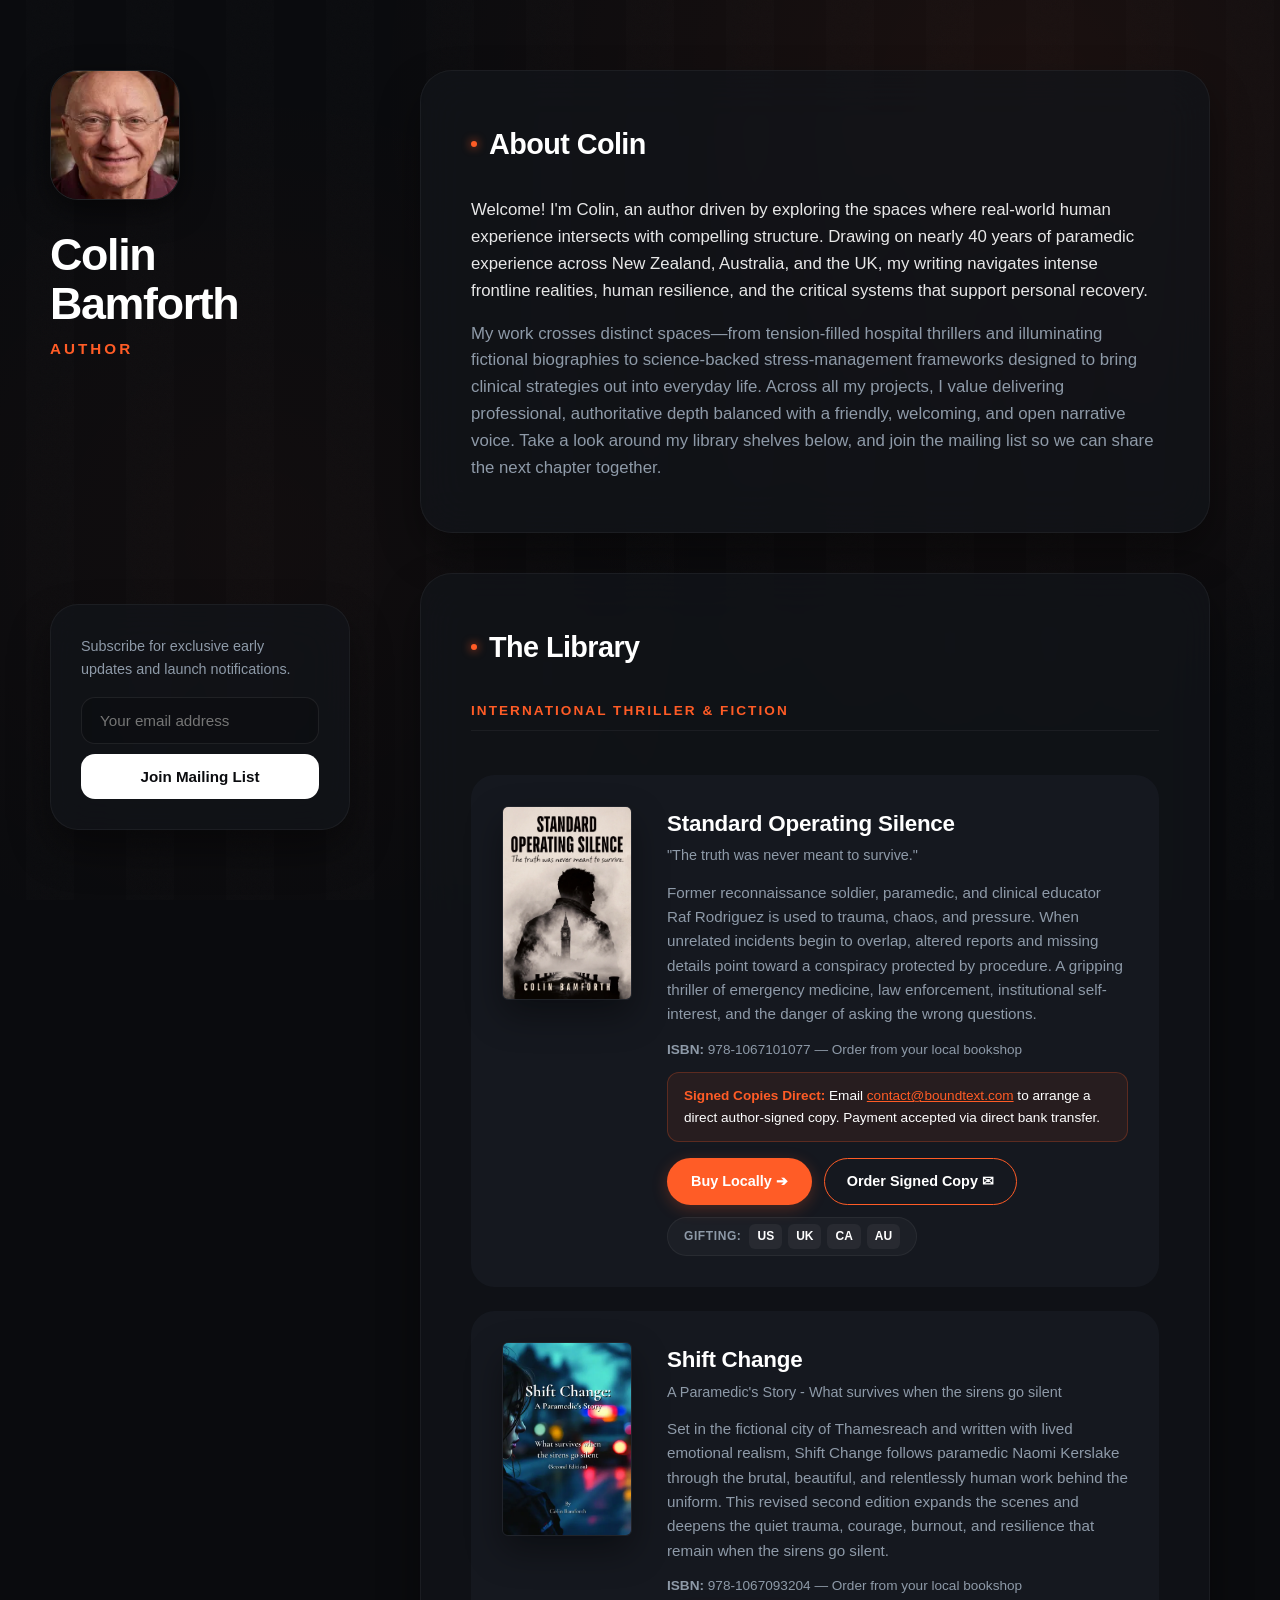
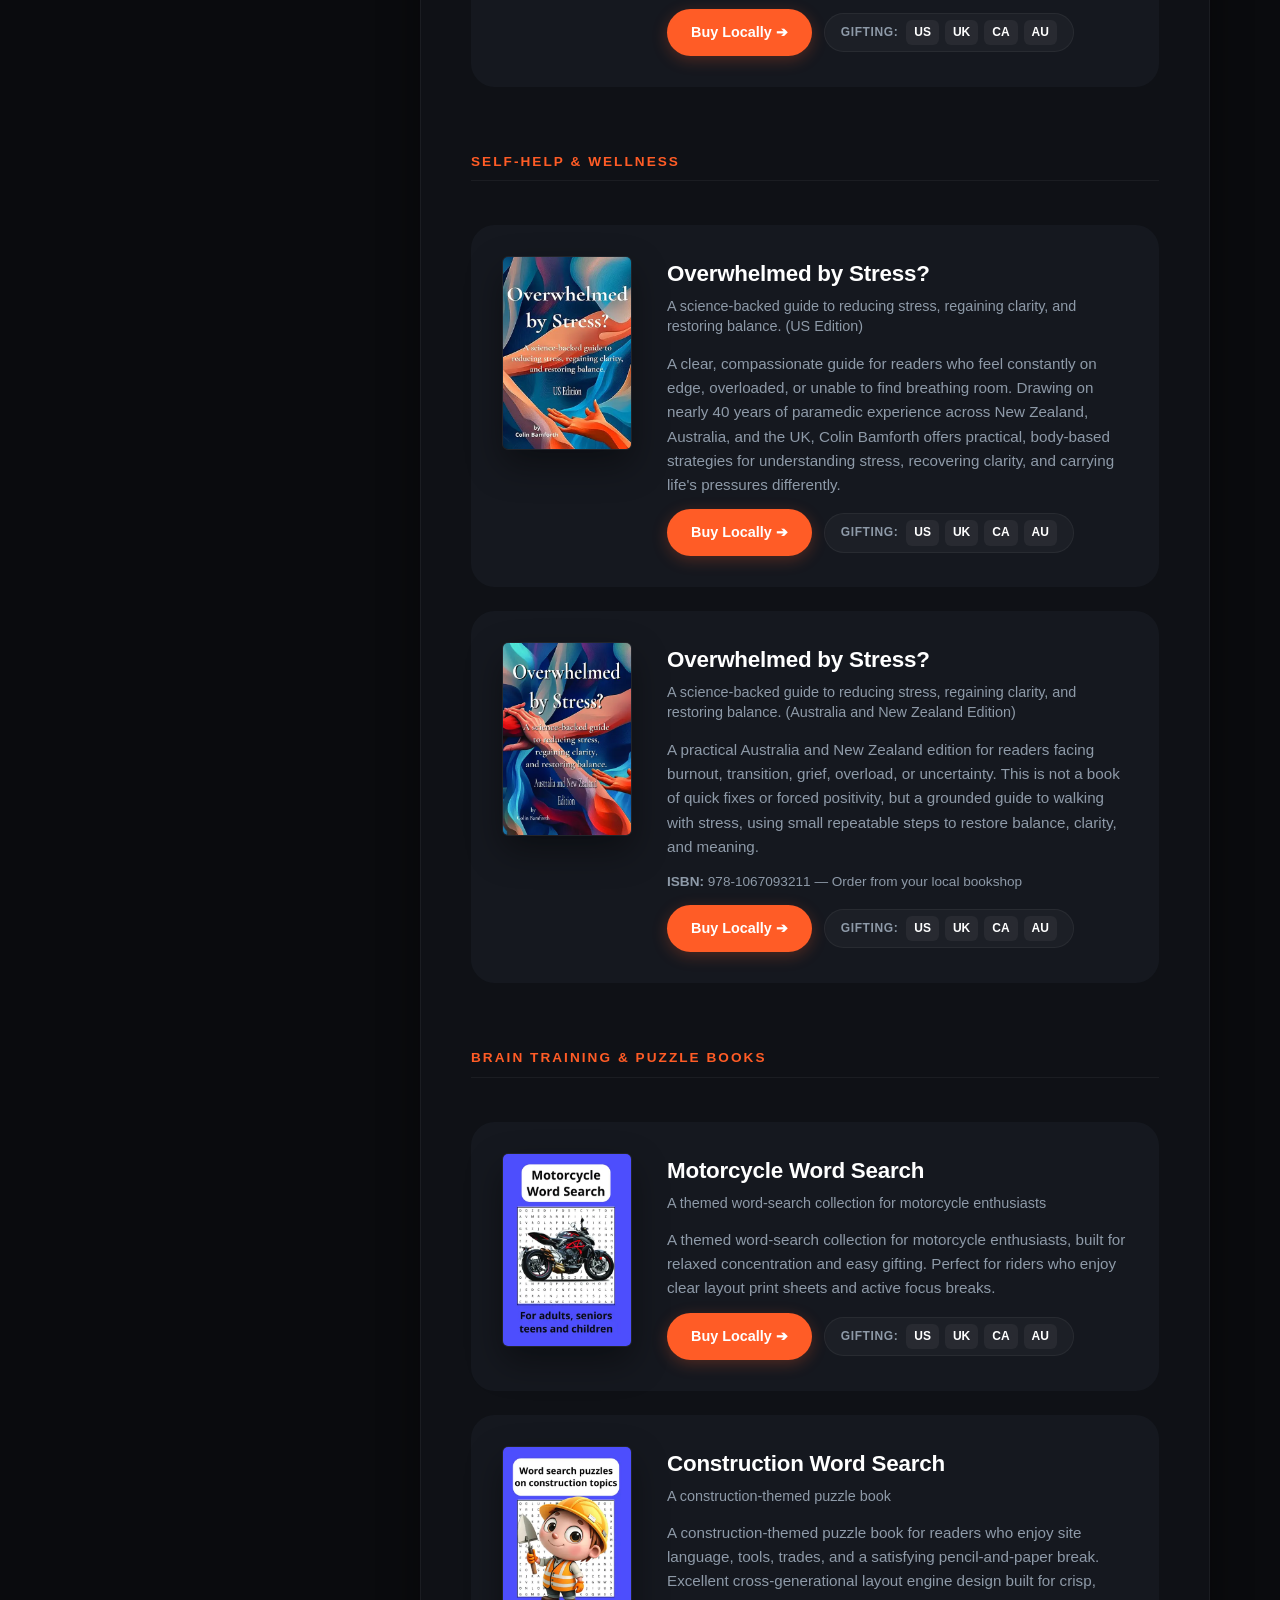
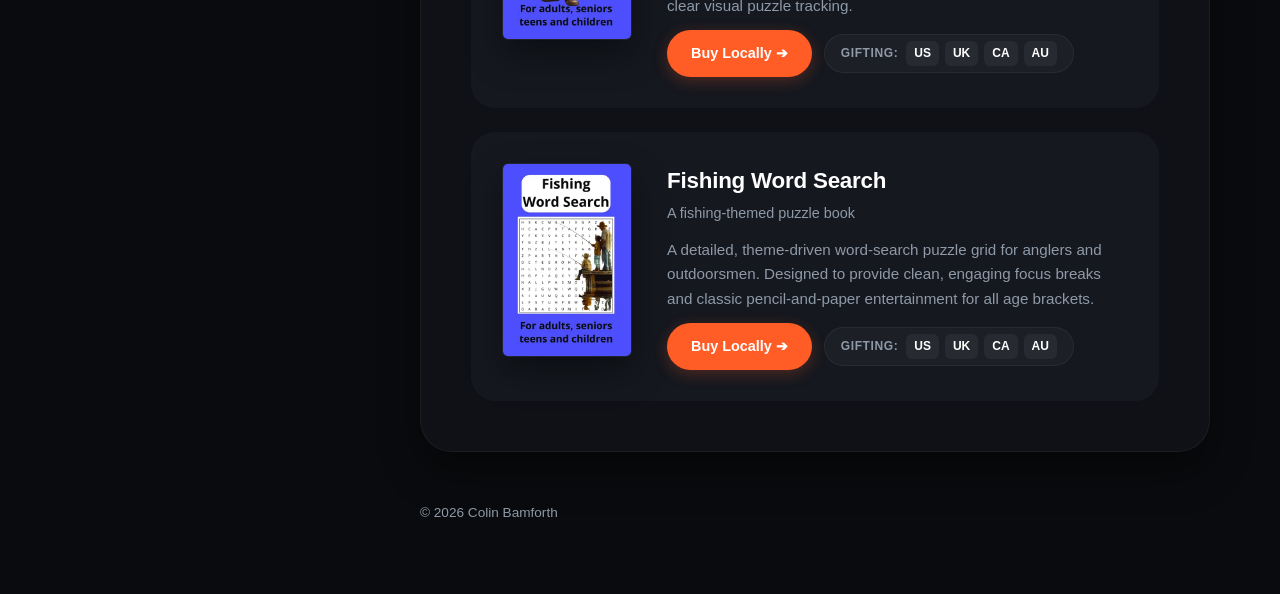
==== index.html @ 0d790977 "Update index.html" ====
<!DOCTYPE html>
<html lang="en">
<head>
    <meta charset="UTF-8">
    <meta name="viewport" content="width=device-width, initial-scale=1.0">
    <title>Colin Bamforth | Author Portfolio</title>
    <link rel="stylesheet" href="style.css">
    <!-- CUSTOM SVG MONOGRAM FAVICON -->
    <link rel="icon" type="image/svg+xml" href="data:image/svg+xml,<svg xmlns='http://www.w3.org/2000/svg' viewBox='0 0 100 100'><rect width='100' height='100' rx='30' fill='%230a0b0e'/><text x='50%' y='68%' font-family='-apple-system, BlinkMacSystemFont, sans-serif' font-weight='900' font-size='48' fill='%23ffffff' text-anchor='middle'>C<tspan fill='%23ff5c26'>B</tspan></text></svg>">
    
    <style>
        /* --- HIGH-END DARK CONTEMPORARY DESIGN SYSTEM --- */
        :root {
            --bg-base: #0a0b0e;
            --surface-panel: rgba(18, 20, 26, 0.75);
            --surface-inner: rgba(28, 32, 43, 0.5);
            --text-pure: #ffffff;
            --text-muted: #8e9aa8;
            --accent-orange: #ff5c26; /* Vibrant Blazing Orange */
            --accent-hover: #ff7849;
            --border-subtle: rgba(255, 255, 255, 0.05);
            --orange-glow: rgba(255, 92, 38, 0.2);
            --shadow-clean: 0 20px 40px rgba(0, 0, 0, 0.4);
        }

        * {
            box-sizing: border-box;
            margin: 0;
            padding: 0;
            font-family: -apple-system, BlinkMacSystemFont, "Segoe UI", Roboto, Helvetica, Arial, sans-serif;
            -webkit-font-smoothing: antialiased;
        }

        body {
            background-color: var(--bg-base);
            color: var(--text-pure);
            line-height: 1.6;
            overflow-x: hidden;
            min-height: 100vh;
            background-image: 
                radial-gradient(circle at 80% 10%, rgba(255, 92, 38, 0.07), transparent 50%),
                radial-gradient(circle at 20% 60%, rgba(255, 92, 38, 0.03), transparent 40%),
                url("data:image/svg+xml,%3Csvg viewBox='0 0 200 200' xmlns='http://www.w3.org/2000/svg'%3E%3Cfilter id='noiseFilter'%3E%3CfeTurbulence type='fractalNoise' baseFrequency='0.8' numOctaves='3' stitchTiles='stitch'/%3E%3C/filter%3E%3Crect width='100%25' height='100%25' filter='url(%23noiseFilter)' opacity='0.015'/%3E%3C/svg%3E");
            background-attachment: fixed;
        }

        .wrapper {
            display: grid;
            grid-template-columns: 400px 1fr;
            min-height: 100vh;
            max-width: 1350px;
            margin: 0 auto;
            position: relative;
        }

        .left-panel {
            padding: 70px 50px;
            position: sticky;
            top: 0;
            height: 100vh;
            display: flex;
            flex-direction: column;
            justify-content: space-between;
        }

        .profile-frame {
            width: 130px;
            height: 130px;
            border-radius: 28px;
            overflow: hidden;
            margin-bottom: 30px;
            border: 1px solid rgba(255, 255, 255, 0.1);
            box-shadow: 0 10px 30px rgba(0,0,0,0.5);
        }

        .profile-frame img {
            width: 100%;
            height: 100%;
            object-fit: cover;
        }

        h1 {
            font-size: 2.8rem;
            color: var(--text-pure);
            line-height: 1.1;
            margin-bottom: 8px;
            font-weight: 800;
            letter-spacing: -0.03em;
        }

        .tagline {
            font-size: 0.95rem;
            color: var(--accent-orange);
            font-weight: 700;
            margin-bottom: 20px;
            letter-spacing: 0.2em;
            text-transform: uppercase;
        }

        .right-stream {
            padding: 70px 70px 70px 20px;
            display: flex;
            flex-direction: column;
            gap: 40px;
        }

        .content-card {
            background: var(--surface-panel);
            backdrop-filter: blur(24px);
            -webkit-backdrop-filter: blur(24px);
            border-radius: 32px;
            padding: 50px;
            box-shadow: var(--shadow-clean);
            border: 1px solid var(--border-subtle);
        }

        .bio-card {
            transition: all 0.4s cubic-bezier(0.16, 1, 0.3, 1);
        }

        .bio-card:hover {
            border-color: var(--accent-orange);
            transform: translateY(-4px);
            box-shadow: 
                0 0 30px var(--orange-glow), 
                0 20px 40px rgba(0, 0, 0, 0.6);
        }

        h2 {
            font-size: 1.8rem;
            margin-bottom: 30px;
            letter-spacing: -0.02em;
            font-weight: 800;
            color: var(--text-pure);
            display: flex;
            align-items: center;
            gap: 12px;
        }

        h2::before {
            content: '';
            width: 6px;
            height: 6px;
            background-color: var(--accent-orange);
            border-radius: 50%;
            box-shadow: 0 0 10px var(--accent-orange);
        }

        .shelf-title {
            font-size: 0.85rem;
            color: var(--accent-orange);
            font-weight: 700;
            text-transform: uppercase;
            letter-spacing: 0.15em;
            margin: 40px 0 20px 0;
            padding-bottom: 8px;
            border-bottom: 1px solid rgba(255, 255, 255, 0.05);
        }
        .shelf-title:first-of-type { margin-top: 0; }

        .book-list {
            display: flex;
            flex-direction: column;
            gap: 24px;
        }

        .book-row {
            display: grid;
            grid-template-columns: 130px 1fr;
            gap: 35px;
            align-items: start;
            background: var(--surface-inner);
            padding: 30px;
            border-radius: 24px;
            border: 1px solid transparent;
            transition: all 0.4s cubic-bezier(0.16, 1, 0.3, 1);
        }

        .book-row:hover {
            border-color: var(--accent-orange);
            transform: translateY(-4px);
            background: rgba(38, 43, 59, 0.5);
            box-shadow: 
                0 0 30px var(--orange-glow), 
                0 20px 40px rgba(0, 0, 0, 0.6);
        }

        .book-cover-wrap {
            width: 100%;
            box-shadow: 0 15px 35px rgba(0,0,0,0.4);
            border-radius: 6px;
            overflow: hidden;
            border: 1px solid rgba(255,255,255,0.05);
        }

        .book-cover-wrap img {
            width: 100%;
            height: auto;
            display: block;
        }

        .book-details {
            display: flex;
            flex-direction: column;
            height: 100%;
            justify-content: space-between;
        }

        .book-title {
            font-size: 1.4rem;
            font-weight: 700;
            color: var(--text-pure);
            margin-bottom: 4px;
            letter-spacing: -0.01em;
        }

        .book-subtitle {
            font-size: 0.9rem;
            color: var(--text-muted);
            margin-bottom: 15px;
            line-height: 1.4;
        }

        .book-desc {
            font-size: 0.95rem;
            color: var(--text-muted);
            margin-bottom: 12px;
            line-height: 1.6;
        }

        .isbn-note {
            font-size: 0.85rem;
            color: var(--text-muted);
            margin-bottom: 12px;
        }

        .direct-signed-box {
            background: rgba(255, 92, 38, 0.08);
            border: 1px solid rgba(255, 92, 38, 0.25);
            padding: 12px 16px;
            border-radius: 12px;
            font-size: 0.85rem;
            color: var(--text-pure);
            margin-bottom: 16px;
        }

        .direct-signed-box strong {
            color: var(--accent-orange);
        }

        .purchase-actions {
            display: flex;
            align-items: center;
            gap: 12px;
            flex-wrap: wrap;
        }

        .amazon-btn {
            background-color: var(--accent-orange);
            color: var(--text-pure);
            text-decoration: none;
            padding: 12px 24px;
            border-radius: 30px;
            font-size: 0.9rem;
            font-weight: 700;
            transition: all 0.2s ease;
            display: inline-flex;
            align-items: center;
            box-shadow: 0 4px 15px rgba(255, 92, 38, 0.25);
        }

        .amazon-btn:hover {
            background-color: var(--accent-hover);
            transform: translateY(-1px);
            box-shadow: 0 6px 20px rgba(255, 92, 38, 0.4);
        }

        .signed-btn {
            background-color: transparent;
            color: var(--text-pure);
            border: 1px solid var(--accent-orange);
            text-decoration: none;
            padding: 11px 22px;
            border-radius: 30px;
            font-size: 0.9rem;
            font-weight: 700;
            transition: all 0.2s ease;
            display: inline-flex;
            align-items: center;
        }

        .signed-btn:hover {
            background-color: var(--accent-orange);
            color: var(--text-pure);
            transform: translateY(-1px);
            box-shadow: 0 6px 20px rgba(255, 92, 38, 0.3);
        }

        .alt-markets-inline {
            display: flex;
            align-items: center;
            gap: 8px;
            background: rgba(255, 255, 255, 0.03);
            padding: 6px 16px;
            border-radius: 30px;
            border: 1px solid rgba(255, 255, 255, 0.05);
        }

        .alt-market-title {
            font-size: 0.75rem;
            font-weight: 600;
            color: var(--text-muted);
            text-transform: uppercase;
            letter-spacing: 0.05em;
        }

        .alt-market-links {
            display: flex;
            gap: 6px;
        }

        .alt-market-links a {
            font-size: 0.75rem;
            color: var(--text-pure);
            text-decoration: none;
            font-weight: 700;
            padding: 3px 8px;
            border-radius: 6px;
            background: rgba(255, 255, 255, 0.05);
            transition: all 0.2s ease;
        }

        .alt-market-links a:hover {
            background: var(--accent-orange);
            color: var(--text-pure);
        }

        .newsletter-box {
            background: var(--surface-panel);
            backdrop-filter: blur(24px);
            border: 1px solid var(--border-subtle);
            padding: 30px;
            border-radius: 28px;
            box-shadow: var(--shadow-clean);
            transition: all 0.4s cubic-bezier(0.16, 1, 0.3, 1);
        }

        .newsletter-box:hover {
            border-color: var(--accent-orange);
            transform: translateY(-4px);
            box-shadow: 
                0 0 30px var(--orange-glow), 
                0 20px 40px rgba(0, 0, 0, 0.6);
        }

        .newsletter-box p {
            font-size: 0.9rem;
            color: var(--text-muted);
            margin-bottom: 16px;
        }

        .form-group {
            display: flex;
            flex-direction: column;
            gap: 10px;
        }

        input[type="email"] {
            width: 100%;
            padding: 14px 18px;
            border-radius: 14px;
            border: 1px solid rgba(255, 255, 255, 0.08);
            font-size: 0.95rem;
            outline: none;
            background: rgba(0, 0, 0, 0.2);
            color: var(--text-pure);
            transition: all 0.2s;
        }

        input[type="email"]:focus {
            border-color: var(--accent-orange);
            background: rgba(0, 0, 0, 0.4);
        }

        .submit-btn {
            background-color: var(--text-pure);
            color: var(--bg-base);
            border: none;
            padding: 14px;
            border-radius: 14px;
            font-size: 0.95rem;
            font-weight: 700;
            cursor: pointer;
            transition: all 0.2s;
        }

        .submit-btn:hover {
            background-color: var(--accent-orange);
            color: var(--text-pure);
            box-shadow: 0 5px 15px rgba(255, 92, 38, 0.3);
        }

        footer {
            font-size: 0.85rem;
            color: var(--text-muted);
            padding-top: 10px;
        }

        @media(max-width: 950px) {
            .wrapper { grid-template-columns: 1fr; }
            .left-panel { position: relative; height: auto; padding: 50px 30px 10px; }
            .right-stream { padding: 30px 30px 50px 30px; }
            .newsletter-box { margin-top: 20px; }
            .book-row { grid-template-columns: 1fr; justify-items: center; text-align: center; gap: 20px; }
            .book-cover-wrap { width: 140px; }
            .purchase-actions { justify-content: center; }
        }
    </style>
</head>
<body>

    <div class="wrapper">
        
        <aside class="left-panel">
            <div class="profile-section">
                <div class="profile-frame">
                    <img src="Colin.webp" alt="Colin Bamforth Portrait">
                </div>
                <h1>Colin Bamforth</h1>
                <p class="tagline">Author</p>
            </div>

            <div class="newsletter-box">
                <p>Subscribe for exclusive early updates and launch notifications.</p>
                <form action="#" method="POST" onsubmit="alert('Thank you for subscribing!'); return false;">
                    <div class="form-group">
                        <input type="email" placeholder="Your email address" required>
                        <button type="submit" class="submit-btn">Join Mailing List</button>
                    </div>
                </form>
            </div>
        </aside>

        <main class="right-stream">
            
            <section class="content-card bio-card">
                <h2>About Colin</h2>
                <p style="font-size: 1.05rem; color: var(--text-pure); opacity: 0.9; margin-bottom: 16px; font-weight: 400;">
                    Welcome! I'm Colin, an author driven by exploring the spaces where real-world human experience intersects with compelling structure. Drawing on nearly 40 years of paramedic experience across New Zealand, Australia, and the UK, my writing navigates intense frontline realities, human resilience, and the critical systems that support personal recovery.
                </p>
                <p style="font-size: 1.05rem; color: var(--text-muted); font-weight: 400;">
                    My work crosses distinct spaces—from tension-filled hospital thrillers and illuminating fictional biographies to science-backed stress-management frameworks designed to bring clinical strategies out into everyday life. Across all my projects, I value delivering professional, authoritative depth balanced with a friendly, welcoming, and open narrative voice. Take a look around my library shelves below, and join the mailing list so we can share the next chapter together.
                </p>
            </section>

            <section class="content-card">
                <h2>The Library</h2>
                <div class="book-list">
                    
                    <div class="shelf-title">International Thriller & Fiction</div>

                    <!-- Book 1: Standard Operating Silence -->
                    <div class="book-row">
                        <div class="book-cover-wrap">
                            <img src="SOS.webp" alt="Standard Operating Silence Cover">
                        </div>
                        <div class="book-details">
                            <div>
                                <div class="book-title">Standard Operating Silence</div>
                                <div class="book-subtitle">"The truth was never meant to survive."</div>
                                <div class="book-desc">Former reconnaissance soldier, paramedic, and clinical educator Raf Rodriguez is used to trauma, chaos, and pressure. When unrelated incidents begin to overlap, altered reports and missing details point toward a conspiracy protected by procedure. A gripping thriller of emergency medicine, law enforcement, institutional self-interest, and the danger of asking the wrong questions.</div>
                                <div class="isbn-note"><strong>ISBN:</strong> 978-1067101077 &mdash; Order from your local bookshop</div>
                                <div class="direct-signed-box">
                                    <strong>Signed Copies Direct:</strong> Email <a href="mailto:contact@boundtext.com?subject=Signed%20Copy%20Request%20-%20Standard%20Operating%20Silence" style="color: var(--accent-orange); text-decoration: underline;">contact@boundtext.com</a> to arrange a direct author-signed copy. Payment accepted via direct bank transfer.
                                </div>
                            </div>
                            <div class="purchase-actions">
                                <a href="https://www.amazon.com.au/dp/B0HDMKSXN3" target="_blank" class="amazon-link amazon-btn" data-asin="B0HDMKSXN3">Buy Locally ➔</a>
                                <a href="mailto:contact@boundtext.com?subject=Signed%20Copy%20Request%20-%20Standard%20Operating%20Silence&body=Hi%20Colin,%0A%0AI%20would%20like%20to%20order%20a%20signed%20copy%20of%20Standard%20Operating%20Silence.%20Please%20send%20payment%20details%20for%20direct%20bank%20transfer.%0A%0AThank%20you!" class="signed-btn">Order Signed Copy ✉</a>
                                <div class="alt-markets-inline">
                                    <span class="alt-market-title">Gifting:</span>
                                    <div class="alt-market-links">
                                        <a href="https://www.amazon.com/dp/B0HDMKSXN3" target="_blank">US</a>
                                        <a href="https://www.amazon.co.uk/dp/B0HDMKSXN3" target="_blank">UK</a>
                                        <a href="https://www.amazon.ca/dp/B0HDMKSXN3" target="_blank">CA</a>
                                        <a href="https://www.amazon.com.au/dp/B0HDMKSXN3" target="_blank">AU</a>
                                    </div>
                                </div>
                            </div>
                        </div>
                    </div>

                    <!-- Book 2: Shift Change -->
                    <div class="book-row">
                        <div class="book-cover-wrap">
                            <img src="shift-change.webp" alt="Shift Change Cover">
                        </div>
                        <div class="book-details">
                            <div>
                                <div class="book-title">Shift Change</div>
                                <div class="book-subtitle">A Paramedic's Story - What survives when the sirens go silent</div>
                                <div class="book-desc">Set in the fictional city of Thamesreach and written with lived emotional realism, Shift Change follows paramedic Naomi Kerslake through the brutal, beautiful, and relentlessly human work behind the uniform. This revised second edition expands the scenes and deepens the quiet trauma, courage, burnout, and resilience that remain when the sirens go silent.</div>
                                <div class="isbn-note"><strong>ISBN:</strong> 978-1067093204 &mdash; Order from your local bookshop</div>
                            </div>
                            <div class="purchase-actions">
                                <a href="https://www.amazon.com.au/dp/B0FD8C7P1H" target="_blank" class="amazon-link amazon-btn" data-asin="B0FD8C7P1H">Buy Locally ➔</a>
                                <div class="alt-markets-inline">
                                    <span class="alt-market-title">Gifting:</span>
                                    <div class="alt-market-links">
                                        <a href="https://www.amazon.com/dp/B0FD8C7P1H" target="_blank">US</a>
                                        <a href="https://www.amazon.co.uk/dp/B0FD8C7P1H" target="_blank">UK</a>
                                        <a href="https://www.amazon.ca/dp/B0FD8C7P1H" target="_blank">CA</a>
                                        <a href="https://www.amazon.com.au/dp/B0FD8C7P1H" target="_blank">AU</a>
                                    </div>
                                </div>
                            </div>
                        </div>
                    </div>

                    <div class="shelf-title">Self-Help & Wellness</div>

                    <!-- Book 3: Overwhelmed by Stress (US) -->
                    <div class="book-row">
                        <div class="book-cover-wrap">
                            <img src="overwhelmed-by-stress-us.webp" alt="Overwhelmed by Stress US Cover">
                        </div>
                        <div class="book-details">
                            <div>
                                <div class="book-title">Overwhelmed by Stress?</div>
                                <div class="book-subtitle">A science-backed guide to reducing stress, regaining clarity, and restoring balance. (US Edition)</div>
                                <div class="book-desc">A clear, compassionate guide for readers who feel constantly on edge, overloaded, or unable to find breathing room. Drawing on nearly 40 years of paramedic experience across New Zealand, Australia, and the UK, Colin Bamforth offers practical, body-based strategies for understanding stress, recovering clarity, and carrying life's pressures differently.</div>
                            </div>
                            <div class="purchase-actions">
                                <a href="https://www.amazon.com/dp/B0F8GF76M2" target="_blank" class="amazon-link amazon-btn" data-asin="B0F8GF76M2">Buy Locally ➔</a>
                                <div class="alt-markets-inline">
                                    <span class="alt-market-title">Gifting:</span>
                                    <div class="alt-market-links">
                                        <a href="https://www.amazon.com/dp/B0F8GF76M2" target="_blank">US</a>
                                        <a href="https://www.amazon.co.uk/dp/B0F8GF76M2" target="_blank">UK</a>
                                        <a href="https://www.amazon.ca/dp/B0F8GF76M2" target="_blank">CA</a>
                                        <a href="https://www.amazon.com.au/dp/B0F8GF76M2" target="_blank">AU</a>
                                    </div>
                                </div>
                            </div>
                        </div>
                    </div>

                    <!-- Book 4: Overwhelmed by Stress (AU/NZ) -->
                    <div class="book-row">
                        <div class="book-cover-wrap">
                            <img src="overwhelmed-by-stress-au-nz.webp" alt="Overwhelmed by Stress AU NZ Cover">
                        </div>
                        <div class="book-details">
                            <div>
                                <div class="book-title">Overwhelmed by Stress?</div>
                                <div class="book-subtitle">A science-backed guide to reducing stress, regaining clarity, and restoring balance. (Australia and New Zealand Edition)</div>
                                <div class="book-desc">A practical Australia and New Zealand edition for readers facing burnout, transition, grief, overload, or uncertainty. This is not a book of quick fixes or forced positivity, but a grounded guide to walking with stress, using small repeatable steps to restore balance, clarity, and meaning.</div>
                                <div class="isbn-note"><strong>ISBN:</strong> 978-1067093211 &mdash; Order from your local bookshop</div>
                            </div>
                            <div class="purchase-actions">
                                <a href="https://www.amazon.com.au/dp/B0FFSLSV2G" target="_blank" class="amazon-link amazon-btn" data-asin="B0FFSLSV2G">Buy Locally ➔</a>
                                <div class="alt-markets-inline">
                                    <span class="alt-market-title">Gifting:</span>
                                    <div class="alt-market-links">
                                        <a href="https://www.amazon.com/dp/B0FFSLSV2G" target="_blank">US</a>
                                        <a href="https://www.amazon.co.uk/dp/B0FFSLSV2G" target="_blank">UK</a>
                                        <a href="https://www.amazon.ca/dp/B0FFSLSV2G" target="_blank">CA</a>
                                        <a href="https://www.amazon.com.au/dp/B0FFSLSV2G" target="_blank">AU</a>
                                    </div>
                                </div>
                            </div>
                        </div>
                    </div>

                    <div class="shelf-title">Brain Training & Puzzle Books</div>

                    <!-- Book 5: Motorcycle Word Search -->
                    <div class="book-row">
                        <div class="book-cover-wrap">
                            <img src="motorcycle-word-search.webp" alt="Motorcycle Word Search Cover">
                        </div>
                        <div class="book-details">
                            <div>
                                <div class="book-title">Motorcycle Word Search</div>
                                <div class="book-subtitle">A themed word-search collection for motorcycle enthusiasts</div>
                                <div class="book-desc">A themed word-search collection for motorcycle enthusiasts, built for relaxed concentration and easy gifting. Perfect for riders who enjoy clear layout print sheets and active focus breaks.</div>
                            </div>
                            <div class="purchase-actions">
                                <a href="https://www.amazon.com/dp/B0F5QCYXNP" target="_blank" class="amazon-link amazon-btn" data-asin="B0F5QCYXNP">Buy Locally ➔</a>
                                <div class="alt-markets-inline">
                                    <span class="alt-market-title">Gifting:</span>
                                    <div class="alt-market-links">
                                        <a href="https://www.amazon.com/dp/B0F5QCYXNP" target="_blank">US</a>
                                        <a href="https://www.amazon.co.uk/dp/B0F5QCYXNP" target="_blank">UK</a>
                                        <a href="https://www.amazon.ca/dp/B0F5QCYXNP" target="_blank">CA</a>
                                        <a href="https://www.amazon.com.au/dp/B0F5QCYXNP" target="_blank">AU</a>
                                    </div>
                                </div>
                            </div>
                        </div>
                    </div>

                    <!-- Book 6: Construction Word Search -->
                    <div class="book-row">
                        <div class="book-cover-wrap">
                            <img src="construction-word-search.webp" alt="Construction Word Search Cover">
                        </div>
                        <div class="book-details">
                            <div>
                                <div class="book-title">Construction Word Search</div>
                                <div class="book-subtitle">A construction-themed puzzle book</div>
                                <div class="book-desc">A construction-themed puzzle book for readers who enjoy site language, tools, trades, and a satisfying pencil-and-paper break. Excellent cross-generational layout engine design built for crisp, clear visual puzzle tracking.</div>
                            </div>
                            <div class="purchase-actions">
                                <a href="https://www.amazon.com/dp/B0F5QVCCJ7" target="_blank" class="amazon-link amazon-btn" data-asin="B0F5QVCCJ7">Buy Locally ➔</a>
                                <div class="alt-markets-inline">
                                    <span class="alt-market-title">Gifting:</span>
                                    <div class="alt-market-links">
                                        <a href="https://www.amazon.com/dp/B0F5QVCCJ7" target="_blank">US</a>
                                        <a href="https://www.amazon.co.uk/dp/B0F5QVCCJ7" target="_blank">UK</a>
                                        <a href="https://www.amazon.ca/dp/B0F5QVCCJ7" target="_blank">CA</a>
                                        <a href="https://www.amazon.com.au/dp/B0F5QVCCJ7" target="_blank">AU</a>
                                    </div>
                                </div>
                            </div>
                        </div>
                    </div>

                    <!-- Book 7: Fishing Word Search -->
                    <div class="book-row">
                        <div class="book-cover-wrap">
                            <img src="fishing-word-search.webp" alt="Fishing Word Search Cover">
                        </div>
                        <div class="book-details">
                            <div>
                                <div class="book-title">Fishing Word Search</div>
                                <div class="book-subtitle">A fishing-themed puzzle book</div>
                                <div class="book-desc">A detailed, theme-driven word-search puzzle grid for anglers and outdoorsmen. Designed to provide clean, engaging focus breaks and classic pencil-and-paper entertainment for all age brackets.</div>
                            </div>
                            <div class="purchase-actions">
                                <a href="https://www.amazon.com/dp/B0F5HYQQKX" target="_blank" class="amazon-link amazon-btn" data-asin="B0F5HYQQKX">Buy Locally ➔</a>
                                <div class="alt-markets-inline">
                                    <span class="alt-market-title">Gifting:</span>
                                    <div class="alt-market-links">
                                        <a href="https://www.amazon.com/dp/B0F5HYQQKX" target="_blank">US</a>
                                        <a href="https://www.amazon.co.uk/dp/B0F5HYQQKX" target="_blank">UK</a>
                                        <a href="https://www.amazon.ca/dp/B0F5HYQQKX" target="_blank">CA</a>
                                        <a href="https://www.amazon.com.au/dp/B0F5HYQQKX" target="_blank">AU</a>
                                    </div>
                                </div>
                            </div>
                        </div>
                    </div>

                </div>
            </section>

            <footer>
                <p>&copy; 2026 Colin Bamforth</p>
            </footer>
        </main>

    </div>

    <script>
        const regionMap = {
            'US': 'com', 'GB': 'co.uk', 'UK': 'co.uk', 'CA': 'ca', 
            'AU': 'com.au', 'DE': 'de', 'FR': 'fr', 'JP': 'co.jp', 
            'IN': 'in', 'BR': 'com.br', 'MX': 'com.mx'
        };

        async function runGeolocationEngine() {
            let activeExtension = 'com';

            try {
                const response = await fetch('https://ipapi.co/json/');
                if (response.ok) {
                    const data = await response.json();
                    const detectedCountry = data.country_code;
                    
                    if (regionMap[detectedCountry]) {
                        activeExtension = regionMap[detectedCountry];
                    }
                }
            } catch (error) {
                console.log("Location engine safely defaulted to Amazon.com.");
            }

            const mainLinks = document.querySelectorAll('.amazon-link');
            mainLinks.forEach(link => {
                const asin = link.getAttribute('data-asin');
                if (asin) {
                    link.href = `https://www.amazon.${activeExtension}/dp/${asin}`;
                }
            });
        }

        window.addEventListener('DOMContentLoaded', runGeolocationEngine);
    </script>
    <script src="script.js"></script>
</body>
</html>
---- style.css ----
/* --- HIGH-END DARK CONTEMPORARY DESIGN SYSTEM --- */
:root {
    --bg-base: #000000;
    --surface-panel: rgba(18, 20, 26, 0.75);
    --surface-inner: rgba(28, 32, 43, 0.5);
    --text-pure: #ffffff;
    --text-muted: #8e9aa8;
    --accent-orange: #ff5c26; /* Vibrant Blazing Orange */
    --accent-hover: #ff7849;
    --border-subtle: rgba(255, 255, 255, 0.05);
    --orange-glow: rgba(255, 92, 38, 0.2);
    --shadow-clean: 0 20px 40px rgba(0, 0, 0, 0.4);
}

* {
    box-sizing: border-box;
    margin: 0;
    padding: 0;
    font-family: -apple-system, BlinkMacSystemFont, "Segoe UI", Roboto, Helvetica, Arial, sans-serif;
    -webkit-font-smoothing: antialiased;
}

body {
    background-color: var(--bg-base);
    color: var(--text-pure);
    line-height: 1.6;
    overflow-x: hidden;
    min-height: 100vh;
    /* Soft Atmospheric Spotlights + Crisp, Flowing Brand-Orange Wavy Sine Pattern */
    background-image: 
        radial-gradient(circle at 80% 10%, rgba(255, 92, 38, 0.08), transparent 50%),
        radial-gradient(circle at 20% 60%, rgba(255, 92, 38, 0.04), transparent 40%),
        url("data:image/svg+xml,%3Csvg xmlns='http://www.w3.org/2000/svg' width='100' height='40' viewBox='0 0 100 40'%3E%3Cpath d='M0 20 Q 25 5, 50 20 T 100 20' fill='none' stroke='%23ff5c26' stroke-width='1.5' stroke-opacity='0.12' stroke-linecap='round'/%3E%3C/svg%3E");
    background-size: cover, cover, 100px 40px;
    background-repeat: no-repeat, no-repeat, repeat;
    background-attachment: fixed;
}

.wrapper {
    display: grid;
    grid-template-columns: 400px 1fr;
    min-height: 100vh;
    max-width: 1350px;
    margin: 0 auto;
    position: relative;
}

.left-panel {
    padding: 70px 50px;
    position: sticky;
    top: 0;
    height: 100vh;
    display: flex;
    flex-direction: column;
    justify-content: space-between;
}

.profile-frame {
    width: 130px;
    height: 130px;
    border-radius: 28px;
    overflow: hidden;
    margin-bottom: 30px;
    border: 1px solid rgba(255, 255, 255, 0.1);
    box-shadow: 0 10px 30px rgba(0,0,0,0.5);
}

.profile-frame img {
    width: 100%;
    height: 100%;
    object-fit: cover;
}

h1 {
    font-size: 2.8rem;
    color: var(--text-pure);
    line-height: 1.1;
    margin-bottom: 8px;
    font-weight: 800;
    letter-spacing: -0.03em;
}

.tagline {
    font-size: 0.95rem;
    color: var(--accent-orange);
    font-weight: 700;
    margin-bottom: 20px;
    letter-spacing: 0.2em;
    text-transform: uppercase;
}

.right-stream {
    padding: 70px 70px 70px 20px;
    display: flex;
    flex-direction: column;
    gap: 40px;
}

.content-card {
    background: var(--surface-panel);
    backdrop-filter: blur(24px);
    -webkit-backdrop-filter: blur(24px);
    border-radius: 32px;
    padding: 50px;
    box-shadow: var(--shadow-clean);
    border: 1px solid var(--border-subtle);
}

.bio-card {
    transition: all 0.4s cubic-bezier(0.16, 1, 0.3, 1);
}

.bio-card:hover {
    border-color: var(--accent-orange);
    transform: translateY(-4px);
    box-shadow: 
        0 0 30px var(--orange-glow), 
        0 20px 40px rgba(0, 0, 0, 0.6);
}

.bio-lead {
    font-size: 1.05rem; 
    color: var(--text-pure); 
    opacity: 0.9; 
    margin-bottom: 16px; 
    font-weight: 400;
}

.bio-body {
    font-size: 1.05rem; 
    color: var(--text-muted); 
    font-weight: 400;
}

h2 {
    font-size: 1.8rem;
    margin-bottom: 30px;
    letter-spacing: -0.02em;
    font-weight: 800;
    color: var(--text-pure);
    display: flex;
    align-items: center;
    gap: 12px;
}

h2::before {
    content: '';
    width: 6px;
    height: 6px;
    background-color: var(--accent-orange);
    border-radius: 50%;
    box-shadow: 0 0 10px var(--accent-orange);
}

.shelf-title {
    font-size: 0.85rem;
    color: var(--accent-orange);
    font-weight: 700;
    text-transform: uppercase;
    letter-spacing: 0.15em;
    margin: 40px 0 20px 0;
    padding-bottom: 8px;
    border-bottom: 1px solid rgba(255, 255, 255, 0.05);
}
.shelf-title:first-of-type { margin-top: 0; }

.book-list {
    display: flex;
    flex-direction: column;
    gap: 24px;
}

.book-row {
    display: grid;
    grid-template-columns: 130px 1fr;
    gap: 35px;
    align-items: start;
    background: var(--surface-inner);
    padding: 30px;
    border-radius: 24px;
    border: 1px solid transparent;
    transition: all 0.4s cubic-bezier(0.16, 1, 0.3, 1);
}

.book-row:hover {
    border-color: var(--accent-orange);
    transform: translateY(-4px);
    background: rgba(38, 43, 59, 0.5);
    box-shadow: 
        0 0 30px var(--orange-glow), 
        0 20px 40px rgba(0, 0, 0, 0.6);
}

.book-cover-wrap {
    width: 100%;
    box-shadow: 0 15px 35px rgba(0,0,0,0.4);
    border-radius: 6px;
    overflow: hidden;
    border: 1px solid rgba(255,255,255,0.05);
}

.book-cover-wrap img {
    width: 100%;
    height: auto;
    display: block;
}

.book-details {
    display: flex;
    flex-direction: column;
    height: 100%;
    justify-content: space-between;
}

.book-title {
    font-size: 1.4rem;
    font-weight: 700;
    color: var(--text-pure);
    margin-bottom: 4px;
    letter-spacing: -0.01em;
}

.book-subtitle {
    font-size: 0.9rem;
    color: var(--text-muted);
    margin-bottom: 15px;
    line-height: 1.4;
}

.book-desc {
    font-size: 0.95rem;
    color: var(--text-muted);
    margin-bottom: 24px;
    line-height: 1.6;
}

.purchase-actions {
    display: flex;
    align-items: center;
    gap: 16px;
    flex-wrap: wrap;
}

.amazon-btn {
    background-color: var(--accent-orange);
    color: var(--text-pure);
    text-decoration: none;
    padding: 12px 28px;
    border-radius: 30px;
    font-size: 0.9rem;
    font-weight: 700;
    transition: all 0.2s ease;
    display: inline-flex;
    align-items: center;
    box-shadow: 0 4px 15px rgba(255, 92, 38, 0.25);
}

.amazon-btn:hover {
    background-color: var(--accent-hover);
    transform: translateY(-1px);
    box-shadow: 0 6px 20px rgba(255, 92, 38, 0.4);
}

.pending-btn {
    background-color: rgba(255, 255, 255, 0.05);
    color: rgba(255, 255, 255, 0.4);
    cursor: not-allowed;
    box-shadow: none;
    border: 1px solid rgba(255, 255, 255, 0.05);
}
.pending-btn:hover { 
    background-color: rgba(255, 255, 255, 0.05); 
    transform: none; 
    box-shadow: none; 
}

.alt-markets-inline {
    display: flex;
    align-items: center;
    gap: 8px;
    background: rgba(255, 255, 255, 0.03);
    padding: 6px 16px;
    border-radius: 30px;
    border: 1px solid rgba(255, 255, 255, 0.05);
}

.alt-market-title {
    font-size: 0.75rem;
    font-weight: 600;
    color: var(--text-muted);
    text-transform: uppercase;
    letter-spacing: 0.05em;
}

.alt-market-links {
    display: flex;
    gap: 6px;
}

.alt-market-links a {
    font-size: 0.75rem;
    color: var(--text-pure);
    text-decoration: none;
    font-weight: 700;
    padding: 3px 8px;
    border-radius: 6px;
    background: rgba(255, 255, 255, 0.05);
    transition: all 0.2s ease;
}

.alt-market-links a:hover {
    background: var(--accent-orange);
    color: var(--text-pure);
}

.newsletter-box {
    background: var(--surface-panel);
    backdrop-filter: blur(24px);
    border: 1px solid var(--border-subtle);
    padding: 30px;
    border-radius: 28px;
    box-shadow: var(--shadow-clean);
    transition: all 0.4s cubic-bezier(0.16, 1, 0.3, 1);
}

.newsletter-box:hover {
    border-color: var(--accent-orange);
    transform: translateY(-4px);
    box-shadow: 
        0 0 30px var(--orange-glow), 
        0 20px 40px rgba(0, 0, 0, 0.6);
}

.newsletter-box p {
    font-size: 0.9rem;
    color: var(--text-muted);
    margin-bottom: 16px;
}

.form-group {
    display: flex;
    flex-direction: column;
    gap: 10px;
}

input[type="email"] {
    width: 100%;
    padding: 14px 18px;
    border-radius: 14px;
    border: 1px solid rgba(255, 255, 255, 0.08);
    font-size: 0.95rem;
    outline: none;
    background: rgba(0, 0, 0, 0.2);
    color: var(--text-pure);
    transition: all 0.2s;
}

input[type="email"]:focus {
    border-color: var(--accent-orange);
    background: rgba(0, 0, 0, 0.4);
}

.submit-btn {
    background-color: var(--text-pure);
    color: var(--bg-base);
    border: none;
    padding: 14px;
    border-radius: 14px;
    font-size: 0.95rem;
    font-weight: 700;
    cursor: pointer;
    transition: all 0.2s;
}

.submit-btn:hover {
    background-color: var(--accent-orange);
    color: var(--text-pure);
    box-shadow: 0 5px 15px rgba(255, 92, 38, 0.3);
}

footer {
    font-size: 0.85rem;
    color: var(--text-muted);
    padding-top: 10px;
}

@media(max-width: 950px) {
    .wrapper { grid-template-columns: 1fr; }
    .left-panel { position: relative; height: auto; padding: 50px 30px 10px; }
    .right-stream { padding: 30px 30px 50px 30px; }
    .newsletter-box { margin-top: 20px; }
    .book-row { grid-template-columns: 1fr; justify-items: center; text-align: center; gap: 20px; }
    .book-cover-wrap { width: 140px; }
    .purchase-actions { justify-content: center; }
}
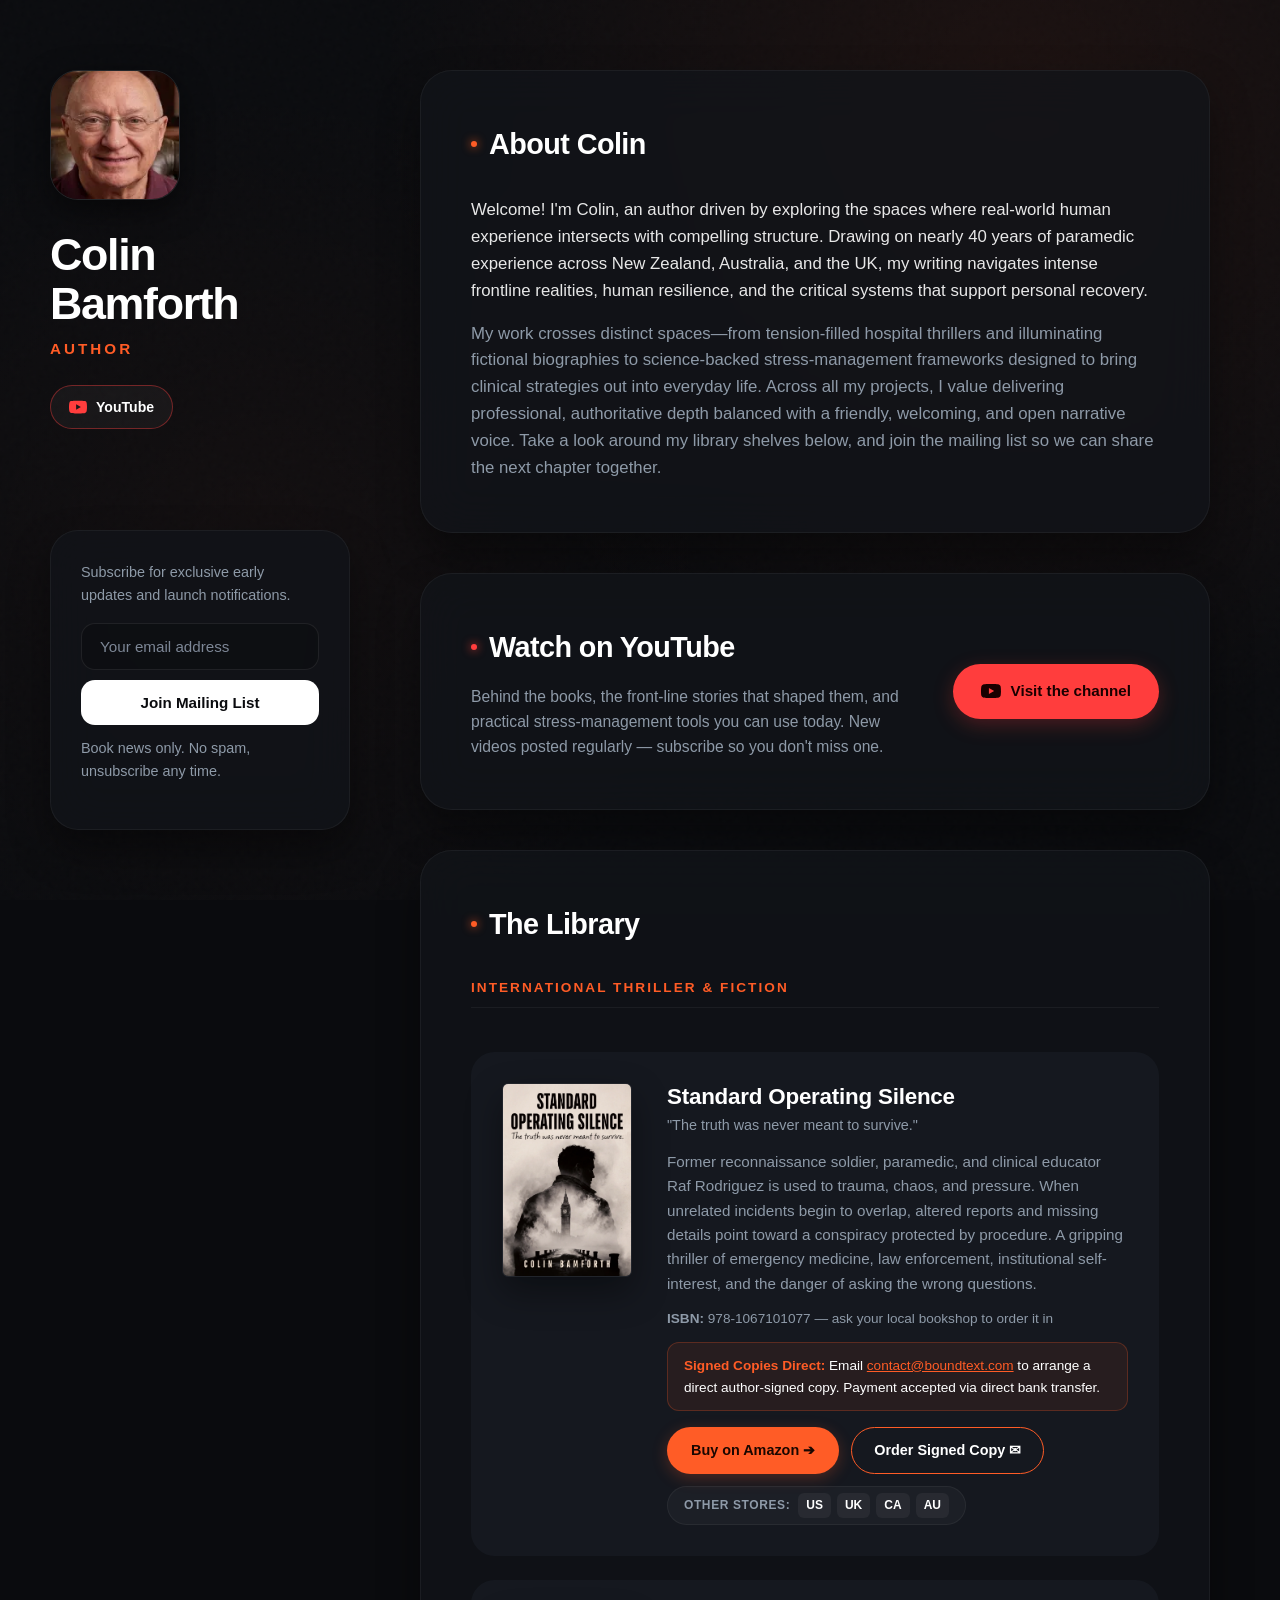
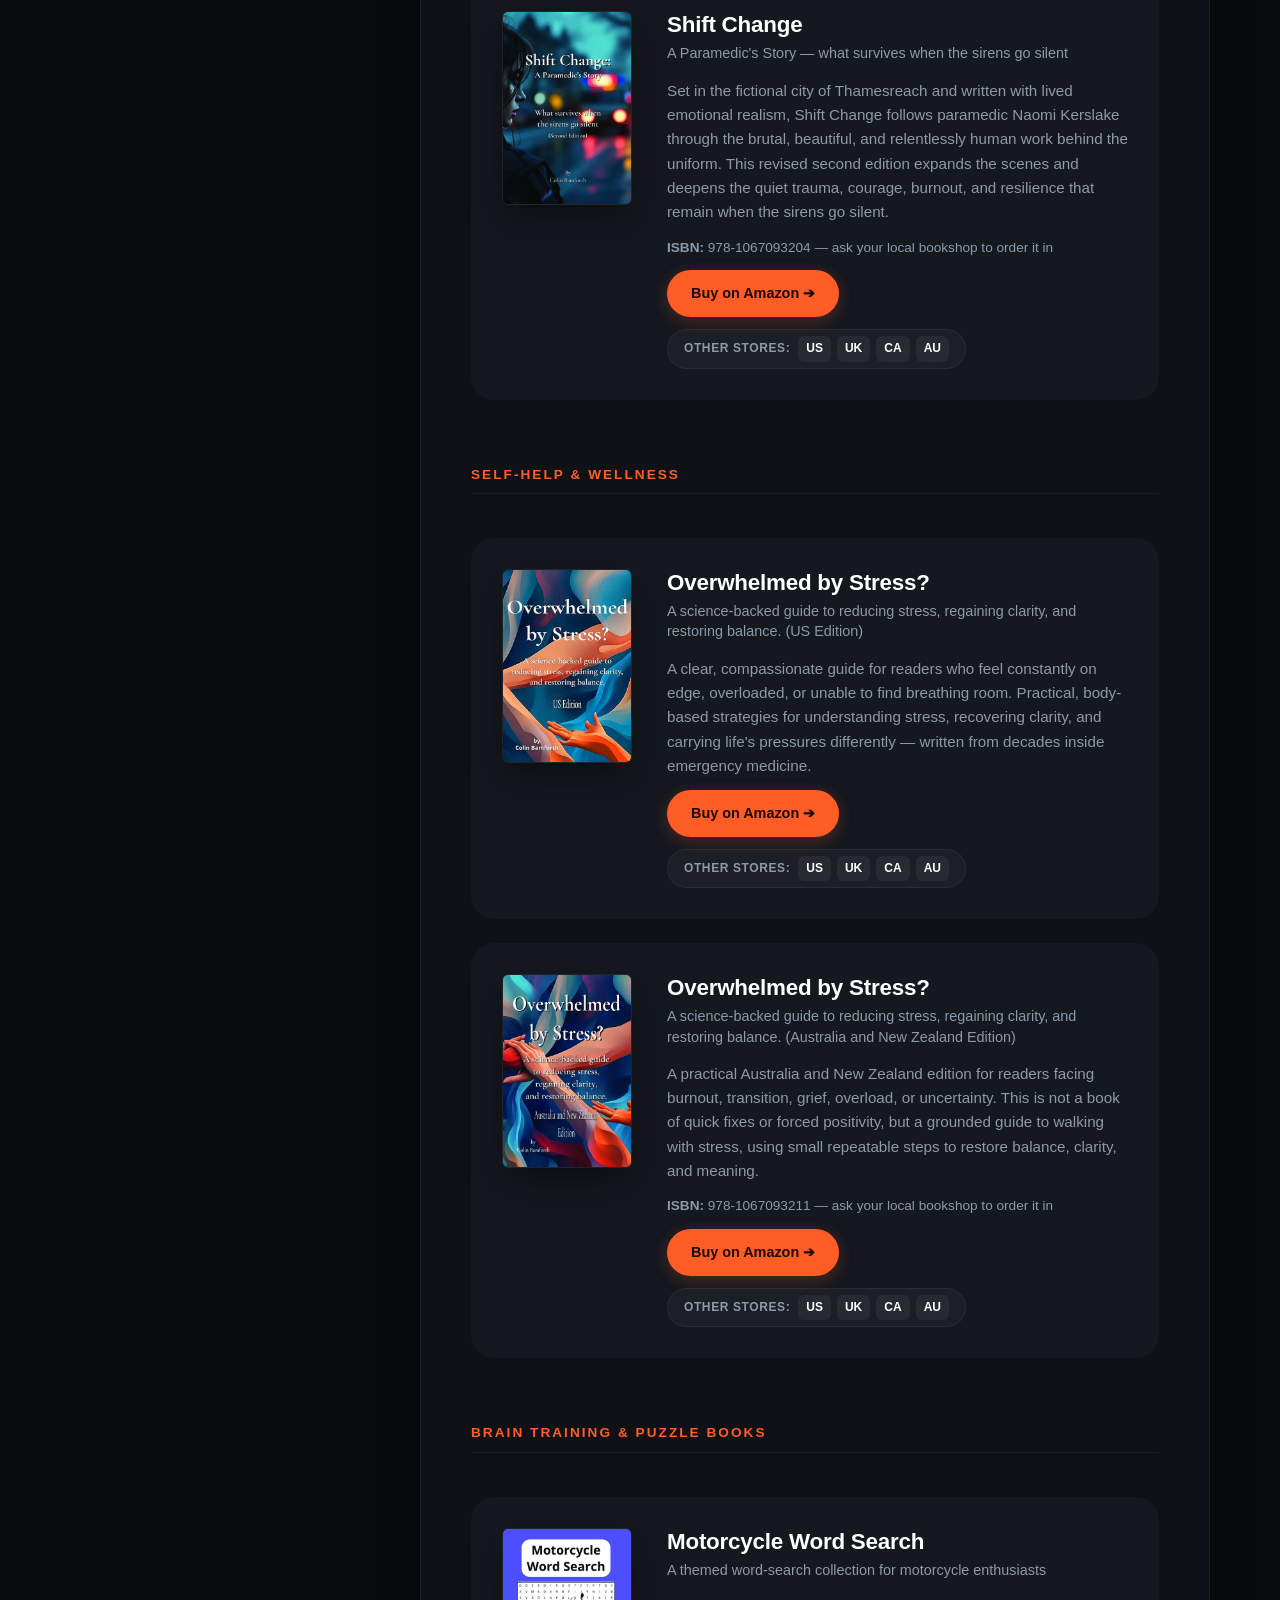
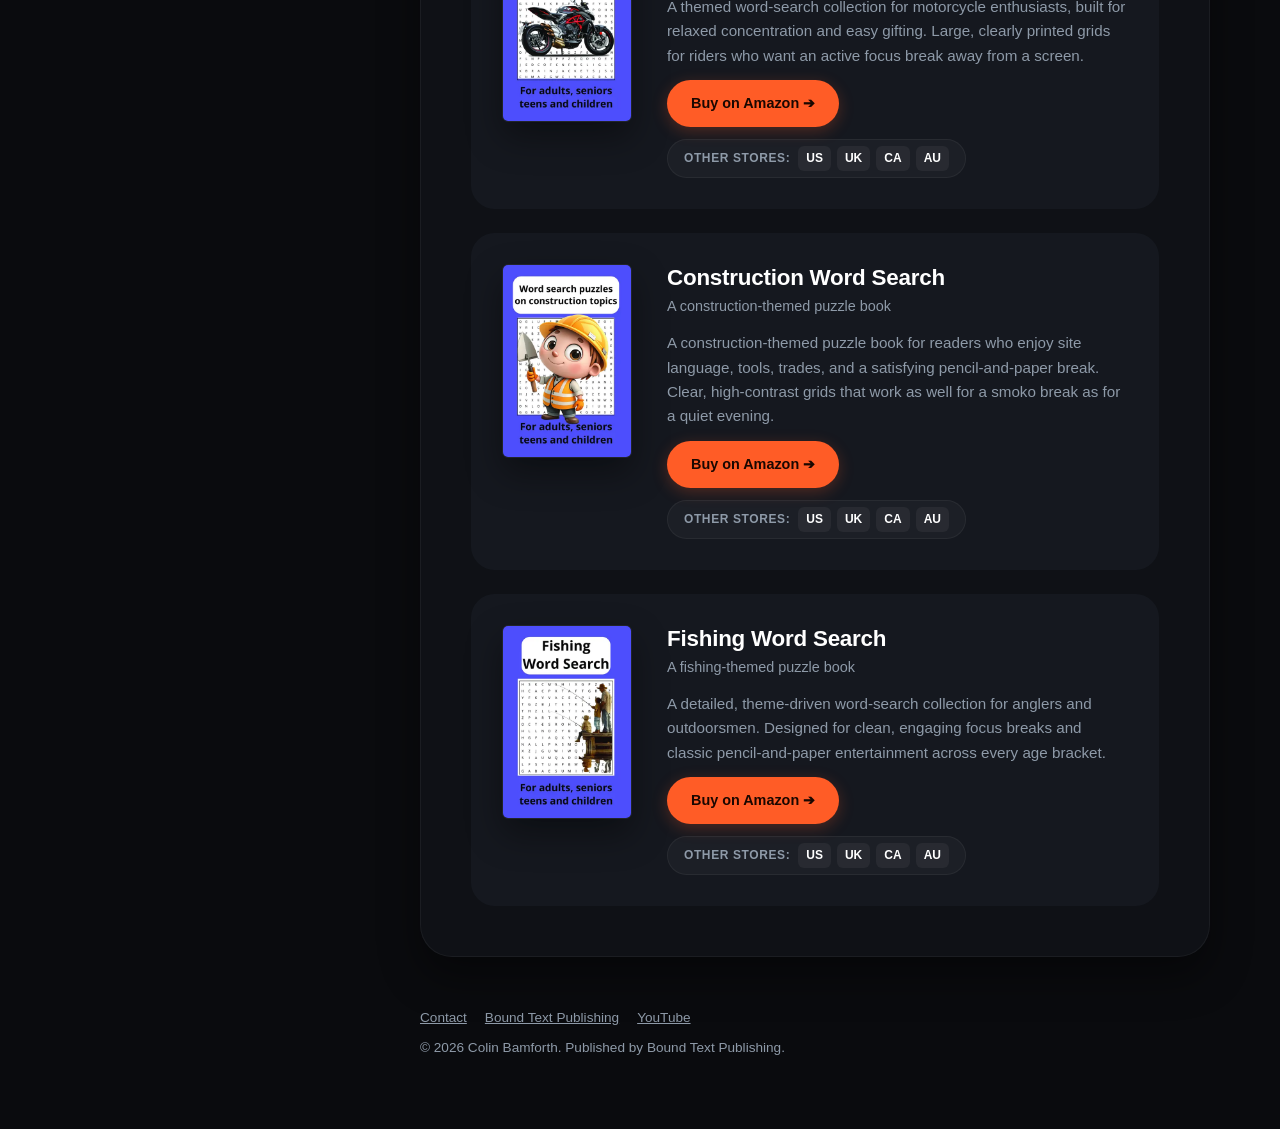
==== commit 4a944666: "Update index.html" ====
--- a/index.html
+++ b/index.html
@@ -3,700 +3,420 @@
 <head>
     <meta charset="UTF-8">
     <meta name="viewport" content="width=device-width, initial-scale=1.0">
-    <title>Colin Bamforth | Author Portfolio</title>
+
+    <title>Colin Bamforth — Author | Paramedic Thrillers &amp; Stress-Management Books</title>
+    <meta name="description" content="Colin Bamforth writes emergency-services thrillers, paramedic fiction and science-backed stress-management guides, drawn from nearly 40 years on the front line in New Zealand, Australia and the UK.">
+    <link rel="canonical" href="https://colinbamforth.com/">
+
+    <!-- Open Graph / social sharing -->
+    <meta property="og:type" content="website">
+    <meta property="og:site_name" content="Colin Bamforth">
+    <meta property="og:title" content="Colin Bamforth — Author">
+    <meta property="og:description" content="Emergency-services thrillers, paramedic fiction and science-backed stress-management guides, drawn from nearly 40 years on the front line.">
+    <meta property="og:url" content="https://colinbamforth.com/">
+    <meta property="og:image" content="https://colinbamforth.com/Colin.webp">
+    <meta property="og:image:alt" content="Portrait of author Colin Bamforth">
+    <meta name="twitter:card" content="summary_large_image">
+    <meta name="twitter:title" content="Colin Bamforth — Author">
+    <meta name="twitter:description" content="Emergency-services thrillers, paramedic fiction and science-backed stress-management guides.">
+    <meta name="twitter:image" content="https://colinbamforth.com/Colin.webp">
+    <meta name="theme-color" content="#0a0b0e">
+
     <link rel="stylesheet" href="style.css">
+    <link rel="preconnect" href="https://ipapi.co" crossorigin>
+
     <!-- CUSTOM SVG MONOGRAM FAVICON -->
     <link rel="icon" type="image/svg+xml" href="data:image/svg+xml,<svg xmlns='http://www.w3.org/2000/svg' viewBox='0 0 100 100'><rect width='100' height='100' rx='30' fill='%230a0b0e'/><text x='50%' y='68%' font-family='-apple-system, BlinkMacSystemFont, sans-serif' font-weight='900' font-size='48' fill='%23ffffff' text-anchor='middle'>C<tspan fill='%23ff5c26'>B</tspan></text></svg>">
-    
-    <style>
-        /* --- HIGH-END DARK CONTEMPORARY DESIGN SYSTEM --- */
-        :root {
-            --bg-base: #0a0b0e;
-            --surface-panel: rgba(18, 20, 26, 0.75);
-            --surface-inner: rgba(28, 32, 43, 0.5);
-            --text-pure: #ffffff;
-            --text-muted: #8e9aa8;
-            --accent-orange: #ff5c26; /* Vibrant Blazing Orange */
-            --accent-hover: #ff7849;
-            --border-subtle: rgba(255, 255, 255, 0.05);
-            --orange-glow: rgba(255, 92, 38, 0.2);
-            --shadow-clean: 0 20px 40px rgba(0, 0, 0, 0.4);
-        }
-
-        * {
-            box-sizing: border-box;
-            margin: 0;
-            padding: 0;
-            font-family: -apple-system, BlinkMacSystemFont, "Segoe UI", Roboto, Helvetica, Arial, sans-serif;
-            -webkit-font-smoothing: antialiased;
-        }
-
-        body {
-            background-color: var(--bg-base);
-            color: var(--text-pure);
-            line-height: 1.6;
-            overflow-x: hidden;
-            min-height: 100vh;
-            background-image: 
-                radial-gradient(circle at 80% 10%, rgba(255, 92, 38, 0.07), transparent 50%),
-                radial-gradient(circle at 20% 60%, rgba(255, 92, 38, 0.03), transparent 40%),
-                url("data:image/svg+xml,%3Csvg viewBox='0 0 200 200' xmlns='http://www.w3.org/2000/svg'%3E%3Cfilter id='noiseFilter'%3E%3CfeTurbulence type='fractalNoise' baseFrequency='0.8' numOctaves='3' stitchTiles='stitch'/%3E%3C/filter%3E%3Crect width='100%25' height='100%25' filter='url(%23noiseFilter)' opacity='0.015'/%3E%3C/svg%3E");
-            background-attachment: fixed;
-        }
-
-        .wrapper {
-            display: grid;
-            grid-template-columns: 400px 1fr;
-            min-height: 100vh;
-            max-width: 1350px;
-            margin: 0 auto;
-            position: relative;
-        }
-
-        .left-panel {
-            padding: 70px 50px;
-            position: sticky;
-            top: 0;
-            height: 100vh;
-            display: flex;
-            flex-direction: column;
-            justify-content: space-between;
-        }
-
-        .profile-frame {
-            width: 130px;
-            height: 130px;
-            border-radius: 28px;
-            overflow: hidden;
-            margin-bottom: 30px;
-            border: 1px solid rgba(255, 255, 255, 0.1);
-            box-shadow: 0 10px 30px rgba(0,0,0,0.5);
-        }
-
-        .profile-frame img {
-            width: 100%;
-            height: 100%;
-            object-fit: cover;
-        }
-
-        h1 {
-            font-size: 2.8rem;
-            color: var(--text-pure);
-            line-height: 1.1;
-            margin-bottom: 8px;
-            font-weight: 800;
-            letter-spacing: -0.03em;
-        }
-
-        .tagline {
-            font-size: 0.95rem;
-            color: var(--accent-orange);
-            font-weight: 700;
-            margin-bottom: 20px;
-            letter-spacing: 0.2em;
-            text-transform: uppercase;
-        }
-
-        .right-stream {
-            padding: 70px 70px 70px 20px;
-            display: flex;
-            flex-direction: column;
-            gap: 40px;
-        }
-
-        .content-card {
-            background: var(--surface-panel);
-            backdrop-filter: blur(24px);
-            -webkit-backdrop-filter: blur(24px);
-            border-radius: 32px;
-            padding: 50px;
-            box-shadow: var(--shadow-clean);
-            border: 1px solid var(--border-subtle);
-        }
-
-        .bio-card {
-            transition: all 0.4s cubic-bezier(0.16, 1, 0.3, 1);
-        }
-
-        .bio-card:hover {
-            border-color: var(--accent-orange);
-            transform: translateY(-4px);
-            box-shadow: 
-                0 0 30px var(--orange-glow), 
-                0 20px 40px rgba(0, 0, 0, 0.6);
-        }
-
-        h2 {
-            font-size: 1.8rem;
-            margin-bottom: 30px;
-            letter-spacing: -0.02em;
-            font-weight: 800;
-            color: var(--text-pure);
-            display: flex;
-            align-items: center;
-            gap: 12px;
-        }
-
-        h2::before {
-            content: '';
-            width: 6px;
-            height: 6px;
-            background-color: var(--accent-orange);
-            border-radius: 50%;
-            box-shadow: 0 0 10px var(--accent-orange);
-        }
-
-        .shelf-title {
-            font-size: 0.85rem;
-            color: var(--accent-orange);
-            font-weight: 700;
-            text-transform: uppercase;
-            letter-spacing: 0.15em;
-            margin: 40px 0 20px 0;
-            padding-bottom: 8px;
-            border-bottom: 1px solid rgba(255, 255, 255, 0.05);
-        }
-        .shelf-title:first-of-type { margin-top: 0; }
-
-        .book-list {
-            display: flex;
-            flex-direction: column;
-            gap: 24px;
-        }
-
-        .book-row {
-            display: grid;
-            grid-template-columns: 130px 1fr;
-            gap: 35px;
-            align-items: start;
-            background: var(--surface-inner);
-            padding: 30px;
-            border-radius: 24px;
-            border: 1px solid transparent;
-            transition: all 0.4s cubic-bezier(0.16, 1, 0.3, 1);
-        }
-
-        .book-row:hover {
-            border-color: var(--accent-orange);
-            transform: translateY(-4px);
-            background: rgba(38, 43, 59, 0.5);
-            box-shadow: 
-                0 0 30px var(--orange-glow), 
-                0 20px 40px rgba(0, 0, 0, 0.6);
-        }
-
-        .book-cover-wrap {
-            width: 100%;
-            box-shadow: 0 15px 35px rgba(0,0,0,0.4);
-            border-radius: 6px;
-            overflow: hidden;
-            border: 1px solid rgba(255,255,255,0.05);
-        }
-
-        .book-cover-wrap img {
-            width: 100%;
-            height: auto;
-            display: block;
-        }
-
-        .book-details {
-            display: flex;
-            flex-direction: column;
-            height: 100%;
-            justify-content: space-between;
-        }
-
-        .book-title {
-            font-size: 1.4rem;
-            font-weight: 700;
-            color: var(--text-pure);
-            margin-bottom: 4px;
-            letter-spacing: -0.01em;
-        }
-
-        .book-subtitle {
-            font-size: 0.9rem;
-            color: var(--text-muted);
-            margin-bottom: 15px;
-            line-height: 1.4;
-        }
-
-        .book-desc {
-            font-size: 0.95rem;
-            color: var(--text-muted);
-            margin-bottom: 12px;
-            line-height: 1.6;
-        }
-
-        .isbn-note {
-            font-size: 0.85rem;
-            color: var(--text-muted);
-            margin-bottom: 12px;
-        }
-
-        .direct-signed-box {
-            background: rgba(255, 92, 38, 0.08);
-            border: 1px solid rgba(255, 92, 38, 0.25);
-            padding: 12px 16px;
-            border-radius: 12px;
-            font-size: 0.85rem;
-            color: var(--text-pure);
-            margin-bottom: 16px;
-        }
-
-        .direct-signed-box strong {
-            color: var(--accent-orange);
-        }
-
-        .purchase-actions {
-            display: flex;
-            align-items: center;
-            gap: 12px;
-            flex-wrap: wrap;
-        }
-
-        .amazon-btn {
-            background-color: var(--accent-orange);
-            color: var(--text-pure);
-            text-decoration: none;
-            padding: 12px 24px;
-            border-radius: 30px;
-            font-size: 0.9rem;
-            font-weight: 700;
-            transition: all 0.2s ease;
-            display: inline-flex;
-            align-items: center;
-            box-shadow: 0 4px 15px rgba(255, 92, 38, 0.25);
-        }
-
-        .amazon-btn:hover {
-            background-color: var(--accent-hover);
-            transform: translateY(-1px);
-            box-shadow: 0 6px 20px rgba(255, 92, 38, 0.4);
-        }
-
-        .signed-btn {
-            background-color: transparent;
-            color: var(--text-pure);
-            border: 1px solid var(--accent-orange);
-            text-decoration: none;
-            padding: 11px 22px;
-            border-radius: 30px;
-            font-size: 0.9rem;
-            font-weight: 700;
-            transition: all 0.2s ease;
-            display: inline-flex;
-            align-items: center;
-        }
-
-        .signed-btn:hover {
-            background-color: var(--accent-orange);
-            color: var(--text-pure);
-            transform: translateY(-1px);
-            box-shadow: 0 6px 20px rgba(255, 92, 38, 0.3);
-        }
-
-        .alt-markets-inline {
-            display: flex;
-            align-items: center;
-            gap: 8px;
-            background: rgba(255, 255, 255, 0.03);
-            padding: 6px 16px;
-            border-radius: 30px;
-            border: 1px solid rgba(255, 255, 255, 0.05);
-        }
-
-        .alt-market-title {
-            font-size: 0.75rem;
-            font-weight: 600;
-            color: var(--text-muted);
-            text-transform: uppercase;
-            letter-spacing: 0.05em;
-        }
-
-        .alt-market-links {
-            display: flex;
-            gap: 6px;
-        }
-
-        .alt-market-links a {
-            font-size: 0.75rem;
-            color: var(--text-pure);
-            text-decoration: none;
-            font-weight: 700;
-            padding: 3px 8px;
-            border-radius: 6px;
-            background: rgba(255, 255, 255, 0.05);
-            transition: all 0.2s ease;
-        }
-
-        .alt-market-links a:hover {
-            background: var(--accent-orange);
-            color: var(--text-pure);
-        }
-
-        .newsletter-box {
-            background: var(--surface-panel);
-            backdrop-filter: blur(24px);
-            border: 1px solid var(--border-subtle);
-            padding: 30px;
-            border-radius: 28px;
-            box-shadow: var(--shadow-clean);
-            transition: all 0.4s cubic-bezier(0.16, 1, 0.3, 1);
-        }
-
-        .newsletter-box:hover {
-            border-color: var(--accent-orange);
-            transform: translateY(-4px);
-            box-shadow: 
-                0 0 30px var(--orange-glow), 
-                0 20px 40px rgba(0, 0, 0, 0.6);
-        }
-
-        .newsletter-box p {
-            font-size: 0.9rem;
-            color: var(--text-muted);
-            margin-bottom: 16px;
-        }
-
-        .form-group {
-            display: flex;
-            flex-direction: column;
-            gap: 10px;
-        }
-
-        input[type="email"] {
-            width: 100%;
-            padding: 14px 18px;
-            border-radius: 14px;
-            border: 1px solid rgba(255, 255, 255, 0.08);
-            font-size: 0.95rem;
-            outline: none;
-            background: rgba(0, 0, 0, 0.2);
-            color: var(--text-pure);
-            transition: all 0.2s;
-        }
-
-        input[type="email"]:focus {
-            border-color: var(--accent-orange);
-            background: rgba(0, 0, 0, 0.4);
-        }
-
-        .submit-btn {
-            background-color: var(--text-pure);
-            color: var(--bg-base);
-            border: none;
-            padding: 14px;
-            border-radius: 14px;
-            font-size: 0.95rem;
-            font-weight: 700;
-            cursor: pointer;
-            transition: all 0.2s;
-        }
-
-        .submit-btn:hover {
-            background-color: var(--accent-orange);
-            color: var(--text-pure);
-            box-shadow: 0 5px 15px rgba(255, 92, 38, 0.3);
-        }
-
-        footer {
-            font-size: 0.85rem;
-            color: var(--text-muted);
-            padding-top: 10px;
-        }
-
-        @media(max-width: 950px) {
-            .wrapper { grid-template-columns: 1fr; }
-            .left-panel { position: relative; height: auto; padding: 50px 30px 10px; }
-            .right-stream { padding: 30px 30px 50px 30px; }
-            .newsletter-box { margin-top: 20px; }
-            .book-row { grid-template-columns: 1fr; justify-items: center; text-align: center; gap: 20px; }
-            .book-cover-wrap { width: 140px; }
-            .purchase-actions { justify-content: center; }
-        }
-    </style>
+
 </head>
 <body>
+    <a class="skip-link" href="#main">Skip to content</a>
 
     <div class="wrapper">
-        
+
         <aside class="left-panel">
             <div class="profile-section">
                 <div class="profile-frame">
-                    <img src="Colin.webp" alt="Colin Bamforth Portrait">
+                    <img src="Colin.webp" alt="Portrait of author Colin Bamforth"
+                         width="130" height="130" fetchpriority="high" decoding="async">
                 </div>
                 <h1>Colin Bamforth</h1>
                 <p class="tagline">Author</p>
+
+                <!-- ============================================================
+                     SOCIAL / CHANNEL LINKS
+                     >>> REPLACE the href below with your real channel URL,
+                     e.g. https://www.youtube.com/@yourhandle
+                     It appears in TWO places: here and in the "Watch" card below.
+                     ============================================================ -->
+                <nav class="social-links" aria-label="Colin Bamforth elsewhere">
+                    <a class="social-btn youtube"
+                       href="https://www.youtube.com/@YOUR-CHANNEL-HANDLE"
+                       target="_blank" rel="noopener noreferrer me">
+                        <svg width="18" height="18" viewBox="0 0 24 24" aria-hidden="true" focusable="false">
+                            <path d="M23.5 6.2a3 3 0 0 0-2.1-2.1C19.5 3.5 12 3.5 12 3.5s-7.5 0-9.4.6A3 3 0 0 0 .5 6.2C0 8.1 0 12 0 12s0 3.9.5 5.8a3 3 0 0 0 2.1 2.1c1.9.6 9.4.6 9.4.6s7.5 0 9.4-.6a3 3 0 0 0 2.1-2.1c.5-1.9.5-5.8.5-5.8s0-3.9-.5-5.8zM9.5 15.6V8.4l6.3 3.6-6.3 3.6z"/>
+                        </svg>
+                        <span>YouTube</span>
+                    </a>
+                </nav>
             </div>
 
             <div class="newsletter-box">
                 <p>Subscribe for exclusive early updates and launch notifications.</p>
-                <form action="#" method="POST" onsubmit="alert('Thank you for subscribing!'); return false;">
+                <!-- The inline onsubmit="alert(...)" was removed: script.js already
+                     handles this form, and the two were firing two popups. -->
+                <form id="newsletter-form" novalidate>
                     <div class="form-group">
-                        <input type="email" placeholder="Your email address" required>
+                        <label class="visually-hidden" for="newsletter-email">Your email address</label>
+                        <input type="email" id="newsletter-email" name="email"
+                               placeholder="Your email address"
+                               autocomplete="email" required>
                         <button type="submit" class="submit-btn">Join Mailing List</button>
                     </div>
+                    <p class="form-status" id="newsletter-status" role="status" aria-live="polite"></p>
                 </form>
+                <p class="privacy-note">Book news only. No spam, unsubscribe any time.</p>
             </div>
         </aside>
 
-        <main class="right-stream">
-            
-            <section class="content-card bio-card">
-                <h2>About Colin</h2>
-                <p style="font-size: 1.05rem; color: var(--text-pure); opacity: 0.9; margin-bottom: 16px; font-weight: 400;">
+        <main class="right-stream" id="main">
+
+            <section class="content-card bio-card" aria-labelledby="about-heading">
+                <h2 id="about-heading">About Colin</h2>
+                <p class="bio-lead">
                     Welcome! I'm Colin, an author driven by exploring the spaces where real-world human experience intersects with compelling structure. Drawing on nearly 40 years of paramedic experience across New Zealand, Australia, and the UK, my writing navigates intense frontline realities, human resilience, and the critical systems that support personal recovery.
                 </p>
-                <p style="font-size: 1.05rem; color: var(--text-muted); font-weight: 400;">
-                    My work crosses distinct spaces—from tension-filled hospital thrillers and illuminating fictional biographies to science-backed stress-management frameworks designed to bring clinical strategies out into everyday life. Across all my projects, I value delivering professional, authoritative depth balanced with a friendly, welcoming, and open narrative voice. Take a look around my library shelves below, and join the mailing list so we can share the next chapter together.
+                <p class="bio-body">
+                    My work crosses distinct spaces&mdash;from tension-filled hospital thrillers and illuminating fictional biographies to science-backed stress-management frameworks designed to bring clinical strategies out into everyday life. Across all my projects, I value delivering professional, authoritative depth balanced with a friendly, welcoming, and open narrative voice. Take a look around my library shelves below, and join the mailing list so we can share the next chapter together.
                 </p>
             </section>
 
-            <section class="content-card">
-                <h2>The Library</h2>
+            <!-- ============================================================
+                 WATCH CARD  —  YouTube channel
+                 >>> REPLACE the href with your real channel URL (same as above)
+                 >>> and tweak the description line to match what you post.
+                 ============================================================ -->
+            <section class="content-card watch-card" aria-labelledby="watch-heading">
+                <div>
+                    <h2 id="watch-heading">Watch on YouTube</h2>
+                    <p>Behind the books, the front-line stories that shaped them, and practical stress-management tools you can use today. New videos posted regularly &mdash; subscribe so you don't miss one.</p>
+                </div>
+                <a class="yt-cta"
+                   href="https://www.youtube.com/@YOUR-CHANNEL-HANDLE?sub_confirmation=1"
+                   target="_blank" rel="noopener noreferrer">
+                    <svg width="20" height="20" viewBox="0 0 24 24" aria-hidden="true" focusable="false">
+                        <path d="M23.5 6.2a3 3 0 0 0-2.1-2.1C19.5 3.5 12 3.5 12 3.5s-7.5 0-9.4.6A3 3 0 0 0 .5 6.2C0 8.1 0 12 0 12s0 3.9.5 5.8a3 3 0 0 0 2.1 2.1c1.9.6 9.4.6 9.4.6s7.5 0 9.4-.6a3 3 0 0 0 2.1-2.1c.5-1.9.5-5.8.5-5.8s0-3.9-.5-5.8zM9.5 15.6V8.4l6.3 3.6-6.3 3.6z"/>
+                    </svg>
+                    <span>Visit the channel</span>
+                </a>
+            </section>
+
+            <section class="content-card" aria-labelledby="library-heading">
+                <h2 id="library-heading">The Library</h2>
                 <div class="book-list">
-                    
-                    <div class="shelf-title">International Thriller & Fiction</div>
+
+                    <h3 class="shelf-title">International Thriller &amp; Fiction</h3>
 
                     <!-- Book 1: Standard Operating Silence -->
-                    <div class="book-row">
-                        <div class="book-cover-wrap">
-                            <img src="SOS.webp" alt="Standard Operating Silence Cover">
-                        </div>
-                        <div class="book-details">
-                            <div>
-                                <div class="book-title">Standard Operating Silence</div>
-                                <div class="book-subtitle">"The truth was never meant to survive."</div>
-                                <div class="book-desc">Former reconnaissance soldier, paramedic, and clinical educator Raf Rodriguez is used to trauma, chaos, and pressure. When unrelated incidents begin to overlap, altered reports and missing details point toward a conspiracy protected by procedure. A gripping thriller of emergency medicine, law enforcement, institutional self-interest, and the danger of asking the wrong questions.</div>
-                                <div class="isbn-note"><strong>ISBN:</strong> 978-1067101077 &mdash; Order from your local bookshop</div>
+                    <article class="book-row">
+                        <div class="book-cover-wrap">
+                            <img src="SOS.webp" alt="Cover of Standard Operating Silence by Colin Bamforth"
+                                 loading="lazy" decoding="async">
+                        </div>
+                        <div class="book-details">
+                            <div>
+                                <h4 class="book-title">Standard Operating Silence</h4>
+                                <p class="book-subtitle">"The truth was never meant to survive."</p>
+                                <p class="book-desc">Former reconnaissance soldier, paramedic, and clinical educator Raf Rodriguez is used to trauma, chaos, and pressure. When unrelated incidents begin to overlap, altered reports and missing details point toward a conspiracy protected by procedure. A gripping thriller of emergency medicine, law enforcement, institutional self-interest, and the danger of asking the wrong questions.</p>
+                                <p class="isbn-note"><strong>ISBN:</strong> 978-1067101077 &mdash; ask your local bookshop to order it in</p>
                                 <div class="direct-signed-box">
-                                    <strong>Signed Copies Direct:</strong> Email <a href="mailto:contact@boundtext.com?subject=Signed%20Copy%20Request%20-%20Standard%20Operating%20Silence" style="color: var(--accent-orange); text-decoration: underline;">contact@boundtext.com</a> to arrange a direct author-signed copy. Payment accepted via direct bank transfer.
-                                </div>
-                            </div>
-                            <div class="purchase-actions">
-                                <a href="https://www.amazon.com.au/dp/B0HDMKSXN3" target="_blank" class="amazon-link amazon-btn" data-asin="B0HDMKSXN3">Buy Locally ➔</a>
-                                <a href="mailto:contact@boundtext.com?subject=Signed%20Copy%20Request%20-%20Standard%20Operating%20Silence&body=Hi%20Colin,%0A%0AI%20would%20like%20to%20order%20a%20signed%20copy%20of%20Standard%20Operating%20Silence.%20Please%20send%20payment%20details%20for%20direct%20bank%20transfer.%0A%0AThank%20you!" class="signed-btn">Order Signed Copy ✉</a>
-                                <div class="alt-markets-inline">
-                                    <span class="alt-market-title">Gifting:</span>
-                                    <div class="alt-market-links">
-                                        <a href="https://www.amazon.com/dp/B0HDMKSXN3" target="_blank">US</a>
-                                        <a href="https://www.amazon.co.uk/dp/B0HDMKSXN3" target="_blank">UK</a>
-                                        <a href="https://www.amazon.ca/dp/B0HDMKSXN3" target="_blank">CA</a>
-                                        <a href="https://www.amazon.com.au/dp/B0HDMKSXN3" target="_blank">AU</a>
-                                    </div>
-                                </div>
-                            </div>
-                        </div>
-                    </div>
+                                    <strong>Signed Copies Direct:</strong> Email <a href="mailto:contact@boundtext.com?subject=Signed%20Copy%20Request%20-%20Standard%20Operating%20Silence">contact@boundtext.com</a> to arrange a direct author-signed copy. Payment accepted via direct bank transfer.
+                                </div>
+                            </div>
+                            <div class="purchase-actions">
+                                <a href="https://www.amazon.com.au/dp/B0HDMKSXN3" target="_blank" rel="noopener noreferrer nofollow" class="amazon-link amazon-btn" data-asin="B0HDMKSXN3">Buy on Amazon ➔</a>
+                                <a href="mailto:contact@boundtext.com?subject=Signed%20Copy%20Request%20-%20Standard%20Operating%20Silence&amp;body=Hi%20Colin,%0A%0AI%20would%20like%20to%20order%20a%20signed%20copy%20of%20Standard%20Operating%20Silence.%20Please%20send%20payment%20details%20for%20direct%20bank%20transfer.%0A%0AThank%20you!" class="signed-btn">Order Signed Copy ✉</a>
+                                <div class="alt-markets-inline">
+                                    <span class="alt-market-title">Other stores:</span>
+                                    <div class="alt-market-links">
+                                        <a href="https://www.amazon.com/dp/B0HDMKSXN3" target="_blank" rel="noopener noreferrer nofollow" aria-label="Buy Standard Operating Silence on Amazon US">US</a>
+                                        <a href="https://www.amazon.co.uk/dp/B0HDMKSXN3" target="_blank" rel="noopener noreferrer nofollow" aria-label="Buy Standard Operating Silence on Amazon UK">UK</a>
+                                        <a href="https://www.amazon.ca/dp/B0HDMKSXN3" target="_blank" rel="noopener noreferrer nofollow" aria-label="Buy Standard Operating Silence on Amazon Canada">CA</a>
+                                        <a href="https://www.amazon.com.au/dp/B0HDMKSXN3" target="_blank" rel="noopener noreferrer nofollow" aria-label="Buy Standard Operating Silence on Amazon Australia">AU</a>
+                                    </div>
+                                </div>
+                            </div>
+                        </div>
+                    </article>
 
                     <!-- Book 2: Shift Change -->
-                    <div class="book-row">
-                        <div class="book-cover-wrap">
-                            <img src="shift-change.webp" alt="Shift Change Cover">
-                        </div>
-                        <div class="book-details">
-                            <div>
-                                <div class="book-title">Shift Change</div>
-                                <div class="book-subtitle">A Paramedic's Story - What survives when the sirens go silent</div>
-                                <div class="book-desc">Set in the fictional city of Thamesreach and written with lived emotional realism, Shift Change follows paramedic Naomi Kerslake through the brutal, beautiful, and relentlessly human work behind the uniform. This revised second edition expands the scenes and deepens the quiet trauma, courage, burnout, and resilience that remain when the sirens go silent.</div>
-                                <div class="isbn-note"><strong>ISBN:</strong> 978-1067093204 &mdash; Order from your local bookshop</div>
-                            </div>
-                            <div class="purchase-actions">
-                                <a href="https://www.amazon.com.au/dp/B0FD8C7P1H" target="_blank" class="amazon-link amazon-btn" data-asin="B0FD8C7P1H">Buy Locally ➔</a>
-                                <div class="alt-markets-inline">
-                                    <span class="alt-market-title">Gifting:</span>
-                                    <div class="alt-market-links">
-                                        <a href="https://www.amazon.com/dp/B0FD8C7P1H" target="_blank">US</a>
-                                        <a href="https://www.amazon.co.uk/dp/B0FD8C7P1H" target="_blank">UK</a>
-                                        <a href="https://www.amazon.ca/dp/B0FD8C7P1H" target="_blank">CA</a>
-                                        <a href="https://www.amazon.com.au/dp/B0FD8C7P1H" target="_blank">AU</a>
-                                    </div>
-                                </div>
-                            </div>
-                        </div>
-                    </div>
-
-                    <div class="shelf-title">Self-Help & Wellness</div>
+                    <article class="book-row">
+                        <div class="book-cover-wrap">
+                            <img src="shift-change.webp" alt="Cover of Shift Change by Colin Bamforth"
+                                 loading="lazy" decoding="async">
+                        </div>
+                        <div class="book-details">
+                            <div>
+                                <h4 class="book-title">Shift Change</h4>
+                                <p class="book-subtitle">A Paramedic's Story &mdash; what survives when the sirens go silent</p>
+                                <p class="book-desc">Set in the fictional city of Thamesreach and written with lived emotional realism, Shift Change follows paramedic Naomi Kerslake through the brutal, beautiful, and relentlessly human work behind the uniform. This revised second edition expands the scenes and deepens the quiet trauma, courage, burnout, and resilience that remain when the sirens go silent.</p>
+                                <p class="isbn-note"><strong>ISBN:</strong> 978-1067093204 &mdash; ask your local bookshop to order it in</p>
+                            </div>
+                            <div class="purchase-actions">
+                                <a href="https://www.amazon.com.au/dp/B0FD8C7P1H" target="_blank" rel="noopener noreferrer nofollow" class="amazon-link amazon-btn" data-asin="B0FD8C7P1H">Buy on Amazon ➔</a>
+                                <div class="alt-markets-inline">
+                                    <span class="alt-market-title">Other stores:</span>
+                                    <div class="alt-market-links">
+                                        <a href="https://www.amazon.com/dp/B0FD8C7P1H" target="_blank" rel="noopener noreferrer nofollow" aria-label="Buy Shift Change on Amazon US">US</a>
+                                        <a href="https://www.amazon.co.uk/dp/B0FD8C7P1H" target="_blank" rel="noopener noreferrer nofollow" aria-label="Buy Shift Change on Amazon UK">UK</a>
+                                        <a href="https://www.amazon.ca/dp/B0FD8C7P1H" target="_blank" rel="noopener noreferrer nofollow" aria-label="Buy Shift Change on Amazon Canada">CA</a>
+                                        <a href="https://www.amazon.com.au/dp/B0FD8C7P1H" target="_blank" rel="noopener noreferrer nofollow" aria-label="Buy Shift Change on Amazon Australia">AU</a>
+                                    </div>
+                                </div>
+                            </div>
+                        </div>
+                    </article>
+
+                    <h3 class="shelf-title">Self-Help &amp; Wellness</h3>
 
                     <!-- Book 3: Overwhelmed by Stress (US) -->
-                    <div class="book-row">
-                        <div class="book-cover-wrap">
-                            <img src="overwhelmed-by-stress-us.webp" alt="Overwhelmed by Stress US Cover">
-                        </div>
-                        <div class="book-details">
-                            <div>
-                                <div class="book-title">Overwhelmed by Stress?</div>
-                                <div class="book-subtitle">A science-backed guide to reducing stress, regaining clarity, and restoring balance. (US Edition)</div>
-                                <div class="book-desc">A clear, compassionate guide for readers who feel constantly on edge, overloaded, or unable to find breathing room. Drawing on nearly 40 years of paramedic experience across New Zealand, Australia, and the UK, Colin Bamforth offers practical, body-based strategies for understanding stress, recovering clarity, and carrying life's pressures differently.</div>
-                            </div>
-                            <div class="purchase-actions">
-                                <a href="https://www.amazon.com/dp/B0F8GF76M2" target="_blank" class="amazon-link amazon-btn" data-asin="B0F8GF76M2">Buy Locally ➔</a>
-                                <div class="alt-markets-inline">
-                                    <span class="alt-market-title">Gifting:</span>
-                                    <div class="alt-market-links">
-                                        <a href="https://www.amazon.com/dp/B0F8GF76M2" target="_blank">US</a>
-                                        <a href="https://www.amazon.co.uk/dp/B0F8GF76M2" target="_blank">UK</a>
-                                        <a href="https://www.amazon.ca/dp/B0F8GF76M2" target="_blank">CA</a>
-                                        <a href="https://www.amazon.com.au/dp/B0F8GF76M2" target="_blank">AU</a>
-                                    </div>
-                                </div>
-                            </div>
-                        </div>
-                    </div>
+                    <article class="book-row">
+                        <div class="book-cover-wrap">
+                            <img src="overwhelmed-by-stress-us.webp" alt="Cover of Overwhelmed by Stress? US edition by Colin Bamforth"
+                                 loading="lazy" decoding="async">
+                        </div>
+                        <div class="book-details">
+                            <div>
+                                <h4 class="book-title">Overwhelmed by Stress?</h4>
+                                <p class="book-subtitle">A science-backed guide to reducing stress, regaining clarity, and restoring balance. (US Edition)</p>
+                                <p class="book-desc">A clear, compassionate guide for readers who feel constantly on edge, overloaded, or unable to find breathing room. Practical, body-based strategies for understanding stress, recovering clarity, and carrying life's pressures differently &mdash; written from decades inside emergency medicine.</p>
+                            </div>
+                            <div class="purchase-actions">
+                                <a href="https://www.amazon.com/dp/B0F8GF76M2" target="_blank" rel="noopener noreferrer nofollow" class="amazon-link amazon-btn" data-asin="B0F8GF76M2">Buy on Amazon ➔</a>
+                                <div class="alt-markets-inline">
+                                    <span class="alt-market-title">Other stores:</span>
+                                    <div class="alt-market-links">
+                                        <a href="https://www.amazon.com/dp/B0F8GF76M2" target="_blank" rel="noopener noreferrer nofollow" aria-label="Buy Overwhelmed by Stress US edition on Amazon US">US</a>
+                                        <a href="https://www.amazon.co.uk/dp/B0F8GF76M2" target="_blank" rel="noopener noreferrer nofollow" aria-label="Buy Overwhelmed by Stress US edition on Amazon UK">UK</a>
+                                        <a href="https://www.amazon.ca/dp/B0F8GF76M2" target="_blank" rel="noopener noreferrer nofollow" aria-label="Buy Overwhelmed by Stress US edition on Amazon Canada">CA</a>
+                                        <a href="https://www.amazon.com.au/dp/B0F8GF76M2" target="_blank" rel="noopener noreferrer nofollow" aria-label="Buy Overwhelmed by Stress US edition on Amazon Australia">AU</a>
+                                    </div>
+                                </div>
+                            </div>
+                        </div>
+                    </article>
 
                     <!-- Book 4: Overwhelmed by Stress (AU/NZ) -->
-                    <div class="book-row">
-                        <div class="book-cover-wrap">
-                            <img src="overwhelmed-by-stress-au-nz.webp" alt="Overwhelmed by Stress AU NZ Cover">
-                        </div>
-                        <div class="book-details">
-                            <div>
-                                <div class="book-title">Overwhelmed by Stress?</div>
-                                <div class="book-subtitle">A science-backed guide to reducing stress, regaining clarity, and restoring balance. (Australia and New Zealand Edition)</div>
-                                <div class="book-desc">A practical Australia and New Zealand edition for readers facing burnout, transition, grief, overload, or uncertainty. This is not a book of quick fixes or forced positivity, but a grounded guide to walking with stress, using small repeatable steps to restore balance, clarity, and meaning.</div>
-                                <div class="isbn-note"><strong>ISBN:</strong> 978-1067093211 &mdash; Order from your local bookshop</div>
-                            </div>
-                            <div class="purchase-actions">
-                                <a href="https://www.amazon.com.au/dp/B0FFSLSV2G" target="_blank" class="amazon-link amazon-btn" data-asin="B0FFSLSV2G">Buy Locally ➔</a>
-                                <div class="alt-markets-inline">
-                                    <span class="alt-market-title">Gifting:</span>
-                                    <div class="alt-market-links">
-                                        <a href="https://www.amazon.com/dp/B0FFSLSV2G" target="_blank">US</a>
-                                        <a href="https://www.amazon.co.uk/dp/B0FFSLSV2G" target="_blank">UK</a>
-                                        <a href="https://www.amazon.ca/dp/B0FFSLSV2G" target="_blank">CA</a>
-                                        <a href="https://www.amazon.com.au/dp/B0FFSLSV2G" target="_blank">AU</a>
-                                    </div>
-                                </div>
-                            </div>
-                        </div>
-                    </div>
-
-                    <div class="shelf-title">Brain Training & Puzzle Books</div>
+                    <article class="book-row">
+                        <div class="book-cover-wrap">
+                            <img src="overwhelmed-by-stress-au-nz.webp" alt="Cover of Overwhelmed by Stress? Australia and New Zealand edition by Colin Bamforth"
+                                 loading="lazy" decoding="async">
+                        </div>
+                        <div class="book-details">
+                            <div>
+                                <h4 class="book-title">Overwhelmed by Stress?</h4>
+                                <p class="book-subtitle">A science-backed guide to reducing stress, regaining clarity, and restoring balance. (Australia and New Zealand Edition)</p>
+                                <p class="book-desc">A practical Australia and New Zealand edition for readers facing burnout, transition, grief, overload, or uncertainty. This is not a book of quick fixes or forced positivity, but a grounded guide to walking with stress, using small repeatable steps to restore balance, clarity, and meaning.</p>
+                                <p class="isbn-note"><strong>ISBN:</strong> 978-1067093211 &mdash; ask your local bookshop to order it in</p>
+                            </div>
+                            <div class="purchase-actions">
+                                <a href="https://www.amazon.com.au/dp/B0FFSLSV2G" target="_blank" rel="noopener noreferrer nofollow" class="amazon-link amazon-btn" data-asin="B0FFSLSV2G">Buy on Amazon ➔</a>
+                                <div class="alt-markets-inline">
+                                    <span class="alt-market-title">Other stores:</span>
+                                    <div class="alt-market-links">
+                                        <a href="https://www.amazon.com/dp/B0FFSLSV2G" target="_blank" rel="noopener noreferrer nofollow" aria-label="Buy Overwhelmed by Stress ANZ edition on Amazon US">US</a>
+                                        <a href="https://www.amazon.co.uk/dp/B0FFSLSV2G" target="_blank" rel="noopener noreferrer nofollow" aria-label="Buy Overwhelmed by Stress ANZ edition on Amazon UK">UK</a>
+                                        <a href="https://www.amazon.ca/dp/B0FFSLSV2G" target="_blank" rel="noopener noreferrer nofollow" aria-label="Buy Overwhelmed by Stress ANZ edition on Amazon Canada">CA</a>
+                                        <a href="https://www.amazon.com.au/dp/B0FFSLSV2G" target="_blank" rel="noopener noreferrer nofollow" aria-label="Buy Overwhelmed by Stress ANZ edition on Amazon Australia">AU</a>
+                                    </div>
+                                </div>
+                            </div>
+                        </div>
+                    </article>
+
+                    <h3 class="shelf-title">Brain Training &amp; Puzzle Books</h3>
 
                     <!-- Book 5: Motorcycle Word Search -->
-                    <div class="book-row">
-                        <div class="book-cover-wrap">
-                            <img src="motorcycle-word-search.webp" alt="Motorcycle Word Search Cover">
-                        </div>
-                        <div class="book-details">
-                            <div>
-                                <div class="book-title">Motorcycle Word Search</div>
-                                <div class="book-subtitle">A themed word-search collection for motorcycle enthusiasts</div>
-                                <div class="book-desc">A themed word-search collection for motorcycle enthusiasts, built for relaxed concentration and easy gifting. Perfect for riders who enjoy clear layout print sheets and active focus breaks.</div>
-                            </div>
-                            <div class="purchase-actions">
-                                <a href="https://www.amazon.com/dp/B0F5QCYXNP" target="_blank" class="amazon-link amazon-btn" data-asin="B0F5QCYXNP">Buy Locally ➔</a>
-                                <div class="alt-markets-inline">
-                                    <span class="alt-market-title">Gifting:</span>
-                                    <div class="alt-market-links">
-                                        <a href="https://www.amazon.com/dp/B0F5QCYXNP" target="_blank">US</a>
-                                        <a href="https://www.amazon.co.uk/dp/B0F5QCYXNP" target="_blank">UK</a>
-                                        <a href="https://www.amazon.ca/dp/B0F5QCYXNP" target="_blank">CA</a>
-                                        <a href="https://www.amazon.com.au/dp/B0F5QCYXNP" target="_blank">AU</a>
-                                    </div>
-                                </div>
-                            </div>
-                        </div>
-                    </div>
+                    <article class="book-row">
+                        <div class="book-cover-wrap">
+                            <img src="motorcycle-word-search.webp" alt="Cover of Motorcycle Word Search by Colin Bamforth"
+                                 loading="lazy" decoding="async">
+                        </div>
+                        <div class="book-details">
+                            <div>
+                                <h4 class="book-title">Motorcycle Word Search</h4>
+                                <p class="book-subtitle">A themed word-search collection for motorcycle enthusiasts</p>
+                                <p class="book-desc">A themed word-search collection for motorcycle enthusiasts, built for relaxed concentration and easy gifting. Large, clearly printed grids for riders who want an active focus break away from a screen.</p>
+                            </div>
+                            <div class="purchase-actions">
+                                <a href="https://www.amazon.com/dp/B0F5QCYXNP" target="_blank" rel="noopener noreferrer nofollow" class="amazon-link amazon-btn" data-asin="B0F5QCYXNP">Buy on Amazon ➔</a>
+                                <div class="alt-markets-inline">
+                                    <span class="alt-market-title">Other stores:</span>
+                                    <div class="alt-market-links">
+                                        <a href="https://www.amazon.com/dp/B0F5QCYXNP" target="_blank" rel="noopener noreferrer nofollow" aria-label="Buy Motorcycle Word Search on Amazon US">US</a>
+                                        <a href="https://www.amazon.co.uk/dp/B0F5QCYXNP" target="_blank" rel="noopener noreferrer nofollow" aria-label="Buy Motorcycle Word Search on Amazon UK">UK</a>
+                                        <a href="https://www.amazon.ca/dp/B0F5QCYXNP" target="_blank" rel="noopener noreferrer nofollow" aria-label="Buy Motorcycle Word Search on Amazon Canada">CA</a>
+                                        <a href="https://www.amazon.com.au/dp/B0F5QCYXNP" target="_blank" rel="noopener noreferrer nofollow" aria-label="Buy Motorcycle Word Search on Amazon Australia">AU</a>
+                                    </div>
+                                </div>
+                            </div>
+                        </div>
+                    </article>
 
                     <!-- Book 6: Construction Word Search -->
-                    <div class="book-row">
-                        <div class="book-cover-wrap">
-                            <img src="construction-word-search.webp" alt="Construction Word Search Cover">
-                        </div>
-                        <div class="book-details">
-                            <div>
-                                <div class="book-title">Construction Word Search</div>
-                                <div class="book-subtitle">A construction-themed puzzle book</div>
-                                <div class="book-desc">A construction-themed puzzle book for readers who enjoy site language, tools, trades, and a satisfying pencil-and-paper break. Excellent cross-generational layout engine design built for crisp, clear visual puzzle tracking.</div>
-                            </div>
-                            <div class="purchase-actions">
-                                <a href="https://www.amazon.com/dp/B0F5QVCCJ7" target="_blank" class="amazon-link amazon-btn" data-asin="B0F5QVCCJ7">Buy Locally ➔</a>
-                                <div class="alt-markets-inline">
-                                    <span class="alt-market-title">Gifting:</span>
-                                    <div class="alt-market-links">
-                                        <a href="https://www.amazon.com/dp/B0F5QVCCJ7" target="_blank">US</a>
-                                        <a href="https://www.amazon.co.uk/dp/B0F5QVCCJ7" target="_blank">UK</a>
-                                        <a href="https://www.amazon.ca/dp/B0F5QVCCJ7" target="_blank">CA</a>
-                                        <a href="https://www.amazon.com.au/dp/B0F5QVCCJ7" target="_blank">AU</a>
-                                    </div>
-                                </div>
-                            </div>
-                        </div>
-                    </div>
+                    <article class="book-row">
+                        <div class="book-cover-wrap">
+                            <img src="construction-word-search.webp" alt="Cover of Construction Word Search by Colin Bamforth"
+                                 loading="lazy" decoding="async">
+                        </div>
+                        <div class="book-details">
+                            <div>
+                                <h4 class="book-title">Construction Word Search</h4>
+                                <p class="book-subtitle">A construction-themed puzzle book</p>
+                                <p class="book-desc">A construction-themed puzzle book for readers who enjoy site language, tools, trades, and a satisfying pencil-and-paper break. Clear, high-contrast grids that work as well for a smoko break as for a quiet evening.</p>
+                            </div>
+                            <div class="purchase-actions">
+                                <a href="https://www.amazon.com/dp/B0F5QVCCJ7" target="_blank" rel="noopener noreferrer nofollow" class="amazon-link amazon-btn" data-asin="B0F5QVCCJ7">Buy on Amazon ➔</a>
+                                <div class="alt-markets-inline">
+                                    <span class="alt-market-title">Other stores:</span>
+                                    <div class="alt-market-links">
+                                        <a href="https://www.amazon.com/dp/B0F5QVCCJ7" target="_blank" rel="noopener noreferrer nofollow" aria-label="Buy Construction Word Search on Amazon US">US</a>
+                                        <a href="https://www.amazon.co.uk/dp/B0F5QVCCJ7" target="_blank" rel="noopener noreferrer nofollow" aria-label="Buy Construction Word Search on Amazon UK">UK</a>
+                                        <a href="https://www.amazon.ca/dp/B0F5QVCCJ7" target="_blank" rel="noopener noreferrer nofollow" aria-label="Buy Construction Word Search on Amazon Canada">CA</a>
+                                        <a href="https://www.amazon.com.au/dp/B0F5QVCCJ7" target="_blank" rel="noopener noreferrer nofollow" aria-label="Buy Construction Word Search on Amazon Australia">AU</a>
+                                    </div>
+                                </div>
+                            </div>
+                        </div>
+                    </article>
 
                     <!-- Book 7: Fishing Word Search -->
-                    <div class="book-row">
-                        <div class="book-cover-wrap">
-                            <img src="fishing-word-search.webp" alt="Fishing Word Search Cover">
-                        </div>
-                        <div class="book-details">
-                            <div>
-                                <div class="book-title">Fishing Word Search</div>
-                                <div class="book-subtitle">A fishing-themed puzzle book</div>
-                                <div class="book-desc">A detailed, theme-driven word-search puzzle grid for anglers and outdoorsmen. Designed to provide clean, engaging focus breaks and classic pencil-and-paper entertainment for all age brackets.</div>
-                            </div>
-                            <div class="purchase-actions">
-                                <a href="https://www.amazon.com/dp/B0F5HYQQKX" target="_blank" class="amazon-link amazon-btn" data-asin="B0F5HYQQKX">Buy Locally ➔</a>
-                                <div class="alt-markets-inline">
-                                    <span class="alt-market-title">Gifting:</span>
-                                    <div class="alt-market-links">
-                                        <a href="https://www.amazon.com/dp/B0F5HYQQKX" target="_blank">US</a>
-                                        <a href="https://www.amazon.co.uk/dp/B0F5HYQQKX" target="_blank">UK</a>
-                                        <a href="https://www.amazon.ca/dp/B0F5HYQQKX" target="_blank">CA</a>
-                                        <a href="https://www.amazon.com.au/dp/B0F5HYQQKX" target="_blank">AU</a>
-                                    </div>
-                                </div>
-                            </div>
-                        </div>
-                    </div>
-
+                    <article class="book-row">
+                        <div class="book-cover-wrap">
+                            <img src="fishing-word-search.webp" alt="Cover of Fishing Word Search by Colin Bamforth"
+                                 loading="lazy" decoding="async">
+                        </div>
+                        <div class="book-details">
+                            <div>
+                                <h4 class="book-title">Fishing Word Search</h4>
+                                <p class="book-subtitle">A fishing-themed puzzle book</p>
+                                <p class="book-desc">A detailed, theme-driven word-search collection for anglers and outdoorsmen. Designed for clean, engaging focus breaks and classic pencil-and-paper entertainment across every age bracket.</p>
+                            </div>
+                            <div class="purchase-actions">
+                                <a href="https://www.amazon.com/dp/B0F5HYQQKX" target="_blank" rel="noopener noreferrer nofollow" class="amazon-link amazon-btn" data-asin="B0F5HYQQKX">Buy on Amazon ➔</a>
+                                <div class="alt-markets-inline">
+                                    <span class="alt-market-title">Other stores:</span>
+                                    <div class="alt-market-links">
+                                        <a href="https://www.amazon.com/dp/B0F5HYQQKX" target="_blank" rel="noopener noreferrer nofollow" aria-label="Buy Fishing Word Search on Amazon US">US</a>
+                                        <a href="https://www.amazon.co.uk/dp/B0F5HYQQKX" target="_blank" rel="noopener noreferrer nofollow" aria-label="Buy Fishing Word Search on Amazon UK">UK</a>
+                                        <a href="https://www.amazon.ca/dp/B0F5HYQQKX" target="_blank" rel="noopener noreferrer nofollow" aria-label="Buy Fishing Word Search on Amazon Canada">CA</a>
+                                        <a href="https://www.amazon.com.au/dp/B0F5HYQQKX" target="_blank" rel="noopener noreferrer nofollow" aria-label="Buy Fishing Word Search on Amazon Australia">AU</a>
+                                    </div>
+                                </div>
+                            </div>
+                        </div>
+                    </article>
                 </div>
             </section>
 
             <footer>
-                <p>&copy; 2026 Colin Bamforth</p>
+                <nav class="footer-links" aria-label="Footer">
+                    <a href="mailto:contact@boundtext.com">Contact</a>
+                    <a href="https://boundtext.com" target="_blank" rel="noopener noreferrer">Bound Text Publishing</a>
+                    <a href="https://www.youtube.com/@YOUR-CHANNEL-HANDLE" target="_blank" rel="noopener noreferrer">YouTube</a>
+                </nav>
+                <p>&copy; 2026 Colin Bamforth. Published by Bound Text Publishing.</p>
             </footer>
         </main>
-
     </div>
 
+    <!-- ============================================================
+         STRUCTURED DATA — helps Google understand who you are and
+         link your name to your books in search results.
+         ============================================================ -->
+    <script type="application/ld+json">
+    {
+      "@context": "https://schema.org",
+      "@type": "Person",
+      "name": "Colin Bamforth",
+      "url": "https://colinbamforth.com/",
+      "image": "https://colinbamforth.com/Colin.webp",
+      "jobTitle": "Author",
+      "description": "Author of emergency-services thrillers, paramedic fiction and science-backed stress-management guides, drawing on nearly 40 years of paramedic experience across New Zealand, Australia and the UK.",
+      "sameAs": [
+        "https://www.youtube.com/@YOUR-CHANNEL-HANDLE",
+        "https://boundtext.com"
+      ],
+      "worksFor": {
+        "@type": "Organization",
+        "name": "Bound Text Publishing",
+        "url": "https://boundtext.com"
+      }
+    }
+    </script>
+    <script type="application/ld+json">
+    {
+      "@context": "https://schema.org",
+      "@type": "ItemList",
+      "name": "Books by Colin Bamforth",
+      "itemListElement": [
+        { "@type": "ListItem", "position": 1, "item": { "@type": "Book", "name": "Standard Operating Silence", "author": { "@type": "Person", "name": "Colin Bamforth" }, "isbn": "9781067101077", "bookFormat": "https://schema.org/Paperback", "publisher": { "@type": "Organization", "name": "Bound Text Publishing" } } },
+        { "@type": "ListItem", "position": 2, "item": { "@type": "Book", "name": "Shift Change", "author": { "@type": "Person", "name": "Colin Bamforth" }, "isbn": "9781067093204", "bookFormat": "https://schema.org/Paperback", "publisher": { "@type": "Organization", "name": "Bound Text Publishing" } } },
+        { "@type": "ListItem", "position": 3, "item": { "@type": "Book", "name": "Overwhelmed by Stress? (Australia and New Zealand Edition)", "author": { "@type": "Person", "name": "Colin Bamforth" }, "isbn": "9781067093211", "bookFormat": "https://schema.org/Paperback", "publisher": { "@type": "Organization", "name": "Bound Text Publishing" } } }
+      ]
+    }
+    </script>
+
     <script>
-        const regionMap = {
-            'US': 'com', 'GB': 'co.uk', 'UK': 'co.uk', 'CA': 'ca', 
-            'AU': 'com.au', 'DE': 'de', 'FR': 'fr', 'JP': 'co.jp', 
-            'IN': 'in', 'BR': 'com.br', 'MX': 'com.mx'
-        };
-
-        async function runGeolocationEngine() {
-            let activeExtension = 'com';
-
-            try {
-                const response = await fetch('https://ipapi.co/json/');
-                if (response.ok) {
-                    const data = await response.json();
-                    const detectedCountry = data.country_code;
-                    
-                    if (regionMap[detectedCountry]) {
-                        activeExtension = regionMap[detectedCountry];
+        /* --- Amazon regional storefront routing ---------------------------
+           Rewrites the main "Buy on Amazon" button to the visitor's local
+           store. Result is cached for the session so repeat visits don't
+           hit the geolocation API again. Fails silently to amazon.com. */
+        (function () {
+            var regionMap = {
+                'US': 'com', 'GB': 'co.uk', 'UK': 'co.uk', 'CA': 'ca',
+                'AU': 'com.au', 'NZ': 'com.au', 'DE': 'de', 'FR': 'fr',
+                'JP': 'co.jp', 'IN': 'in', 'BR': 'com.br', 'MX': 'com.mx',
+                'IT': 'it', 'ES': 'es', 'NL': 'nl', 'SE': 'se', 'PL': 'pl',
+                'IE': 'co.uk', 'SG': 'sg', 'AE': 'ae'
+            };
+
+            function applyStore(ext) {
+                document.querySelectorAll('.amazon-link').forEach(function (link) {
+                    var asin = link.getAttribute('data-asin');
+                    if (asin) link.href = 'https://www.amazon.' + ext + '/dp/' + asin;
+                });
+            }
+
+            async function detectStore() {
+                var cached = null;
+                try { cached = sessionStorage.getItem('cb_amazon_ext'); } catch (e) {}
+                if (cached) { applyStore(cached); return; }
+
+                var ext = 'com';
+                try {
+                    var controller = new AbortController();
+                    var timer = setTimeout(function () { controller.abort(); }, 2500);
+                    var res = await fetch('https://ipapi.co/json/', { signal: controller.signal });
+                    clearTimeout(timer);
+                    if (res.ok) {
+                        var data = await res.json();
+                        if (data && regionMap[data.country_code]) ext = regionMap[data.country_code];
                     }
+                } catch (e) {
+                    /* offline, blocked, or rate-limited — fall back to .com */
                 }
-            } catch (error) {
-                console.log("Location engine safely defaulted to Amazon.com.");
+                try { sessionStorage.setItem('cb_amazon_ext', ext); } catch (e) {}
+                applyStore(ext);
             }
 
-            const mainLinks = document.querySelectorAll('.amazon-link');
-            mainLinks.forEach(link => {
-                const asin = link.getAttribute('data-asin');
-                if (asin) {
-                    link.href = `https://www.amazon.${activeExtension}/dp/${asin}`;
-                }
-            });
-        }
-
-        window.addEventListener('DOMContentLoaded', runGeolocationEngine);
+            if (document.readyState === 'loading') {
+                document.addEventListener('DOMContentLoaded', detectStore);
+            } else {
+                detectStore();
+            }
+        })();
     </script>
-    <script src="script.js"></script>
+    <script src="script.js" defer></script>
 </body>
 </html>
--- a/style.css
+++ b/style.css
@@ -1,15 +1,27 @@
-/* --- HIGH-END DARK CONTEMPORARY DESIGN SYSTEM --- */
+/* =============================================================
+   COLIN BAMFORTH — AUTHOR SITE
+   HIGH-END DARK CONTEMPORARY DESIGN SYSTEM
+
+   NOTE: this file is now the SINGLE source of truth for styling.
+   The old inline <style> block in index.html has been removed —
+   it was loading after this file and silently overriding almost
+   everything in it (including the orange wave background below).
+   ============================================================= */
+
 :root {
-    --bg-base: #000000;
+    --bg-base: #0a0b0e;
     --surface-panel: rgba(18, 20, 26, 0.75);
     --surface-inner: rgba(28, 32, 43, 0.5);
     --text-pure: #ffffff;
-    --text-muted: #8e9aa8;
-    --accent-orange: #ff5c26; /* Vibrant Blazing Orange */
+    --text-muted: #8e9aa8;          /* 6.9:1 on the base background — passes AA */
+    --accent-orange: #ff5c26;       /* Vibrant Blazing Orange — fills, borders, glows */
+    --accent-text: #ff5c26;         /* Orange TEXT on the dark bg — 6.4:1, passes AA as-is */
     --accent-hover: #ff7849;
+    --on-accent: #1a0700;           /* Near-black — for TEXT SITTING ON the orange fill (AA) */
     --border-subtle: rgba(255, 255, 255, 0.05);
     --orange-glow: rgba(255, 92, 38, 0.2);
     --shadow-clean: 0 20px 40px rgba(0, 0, 0, 0.4);
+    --yt-red: #ff3d3d;
 }
 
 * {
@@ -24,18 +36,67 @@
     background-color: var(--bg-base);
     color: var(--text-pure);
     line-height: 1.6;
-    overflow-x: hidden;
     min-height: 100vh;
-    /* Soft Atmospheric Spotlights + Crisp, Flowing Brand-Orange Wavy Sine Pattern */
-    background-image: 
+
+    /* Soft atmospheric spotlights + fine noise texture.
+       ---------------------------------------------------------------
+       TO SWITCH BACK TO YOUR ORANGE WAVE PATTERN: comment out the
+       three properties below and uncomment the WAVE block after them.
+       --------------------------------------------------------------- */
+    background-image:
+        radial-gradient(circle at 80% 10%, rgba(255, 92, 38, 0.07), transparent 50%),
+        radial-gradient(circle at 20% 60%, rgba(255, 92, 38, 0.03), transparent 40%),
+        url("data:image/svg+xml,%3Csvg viewBox='0 0 200 200' xmlns='http://www.w3.org/2000/svg'%3E%3Cfilter id='noiseFilter'%3E%3CfeTurbulence type='fractalNoise' baseFrequency='0.8' numOctaves='3' stitchTiles='stitch'/%3E%3C/filter%3E%3Crect width='100%25' height='100%25' filter='url(%23noiseFilter)' opacity='0.015'/%3E%3C/svg%3E");
+    background-repeat: no-repeat, no-repeat, repeat;
+    background-attachment: fixed;
+
+    /* --- WAVE ALTERNATIVE (uncomment all four lines to use) ---
+    background-image:
         radial-gradient(circle at 80% 10%, rgba(255, 92, 38, 0.08), transparent 50%),
         radial-gradient(circle at 20% 60%, rgba(255, 92, 38, 0.04), transparent 40%),
         url("data:image/svg+xml,%3Csvg xmlns='http://www.w3.org/2000/svg' width='100' height='40' viewBox='0 0 100 40'%3E%3Cpath d='M0 20 Q 25 5, 50 20 T 100 20' fill='none' stroke='%23ff5c26' stroke-width='1.5' stroke-opacity='0.12' stroke-linecap='round'/%3E%3C/svg%3E");
     background-size: cover, cover, 100px 40px;
     background-repeat: no-repeat, no-repeat, repeat;
     background-attachment: fixed;
-}
-
+    ------------------------------------------------------------ */
+}
+
+/* Visible keyboard focus on every interactive element */
+a:focus-visible,
+button:focus-visible,
+input:focus-visible {
+    outline: 3px solid var(--accent-text);
+    outline-offset: 3px;
+    border-radius: 6px;
+}
+
+.skip-link {
+    position: absolute;
+    left: -9999px;
+    top: 0;
+    background: var(--accent-orange);
+    color: var(--on-accent);
+    padding: 12px 20px;
+    border-radius: 0 0 12px 0;
+    font-weight: 700;
+    z-index: 100;
+    text-decoration: none;
+}
+.skip-link:focus { left: 0; }
+
+.visually-hidden {
+    position: absolute;
+    width: 1px; height: 1px;
+    padding: 0; margin: -1px;
+    overflow: hidden;
+    clip: rect(0 0 0 0);
+    white-space: nowrap;
+    border: 0;
+}
+
+/* ---------------------------------------------------------------
+   LAYOUT
+   --------------------------------------------------------------- */
 .wrapper {
     display: grid;
     grid-template-columns: 400px 1fr;
@@ -53,8 +114,21 @@
     display: flex;
     flex-direction: column;
     justify-content: space-between;
-}
-
+    gap: 30px;
+    overflow-y: auto;
+}
+
+.right-stream {
+    padding: 70px 70px 70px 20px;
+    display: flex;
+    flex-direction: column;
+    gap: 40px;
+    min-width: 0;
+}
+
+/* ---------------------------------------------------------------
+   IDENTITY
+   --------------------------------------------------------------- */
 .profile-frame {
     width: 130px;
     height: 130px;
@@ -62,13 +136,13 @@
     overflow: hidden;
     margin-bottom: 30px;
     border: 1px solid rgba(255, 255, 255, 0.1);
-    box-shadow: 0 10px 30px rgba(0,0,0,0.5);
-}
-
+    box-shadow: 0 10px 30px rgba(0, 0, 0, 0.5);
+}
 .profile-frame img {
     width: 100%;
     height: 100%;
     object-fit: cover;
+    display: block;
 }
 
 h1 {
@@ -82,20 +156,53 @@
 
 .tagline {
     font-size: 0.95rem;
-    color: var(--accent-orange);
-    font-weight: 700;
-    margin-bottom: 20px;
+    color: var(--accent-text);
+    font-weight: 700;
+    margin-bottom: 24px;
     letter-spacing: 0.2em;
     text-transform: uppercase;
 }
 
-.right-stream {
-    padding: 70px 70px 70px 20px;
-    display: flex;
-    flex-direction: column;
-    gap: 40px;
-}
-
+/* ---------------------------------------------------------------
+   SOCIAL / CHANNEL LINKS
+   --------------------------------------------------------------- */
+.social-links {
+    display: flex;
+    flex-wrap: wrap;
+    gap: 10px;
+}
+.social-btn {
+    display: inline-flex;
+    align-items: center;
+    gap: 9px;
+    padding: 10px 18px;
+    border-radius: 30px;
+    text-decoration: none;
+    font-size: 0.88rem;
+    font-weight: 700;
+    color: var(--text-pure);
+    background: rgba(255, 255, 255, 0.04);
+    border: 1px solid rgba(255, 255, 255, 0.09);
+    transition: all 0.25s cubic-bezier(0.16, 1, 0.3, 1);
+}
+.social-btn svg { flex-shrink: 0; }
+.social-btn:hover {
+    transform: translateY(-2px);
+    background: rgba(255, 255, 255, 0.08);
+}
+.social-btn.youtube { border-color: rgba(255, 61, 61, 0.4); }
+.social-btn.youtube svg { fill: var(--yt-red); }
+.social-btn.youtube:hover {
+    background: var(--yt-red);
+    border-color: var(--yt-red);
+    color: #1a0000;
+    box-shadow: 0 6px 20px rgba(255, 61, 61, 0.3);
+}
+.social-btn.youtube:hover svg { fill: #1a0000; }
+
+/* ---------------------------------------------------------------
+   CARDS
+   --------------------------------------------------------------- */
 .content-card {
     background: var(--surface-panel);
     backdrop-filter: blur(24px);
@@ -106,29 +213,23 @@
     border: 1px solid var(--border-subtle);
 }
 
-.bio-card {
-    transition: all 0.4s cubic-bezier(0.16, 1, 0.3, 1);
-}
-
+.bio-card { transition: all 0.4s cubic-bezier(0.16, 1, 0.3, 1); }
 .bio-card:hover {
     border-color: var(--accent-orange);
     transform: translateY(-4px);
-    box-shadow: 
-        0 0 30px var(--orange-glow), 
-        0 20px 40px rgba(0, 0, 0, 0.6);
+    box-shadow: 0 0 30px var(--orange-glow), 0 20px 40px rgba(0, 0, 0, 0.6);
 }
 
 .bio-lead {
-    font-size: 1.05rem; 
-    color: var(--text-pure); 
-    opacity: 0.9; 
-    margin-bottom: 16px; 
+    font-size: 1.05rem;
+    color: var(--text-pure);
+    opacity: 0.9;
+    margin-bottom: 16px;
     font-weight: 400;
 }
-
 .bio-body {
-    font-size: 1.05rem; 
-    color: var(--text-muted); 
+    font-size: 1.05rem;
+    color: var(--text-muted);
     font-weight: 400;
 }
 
@@ -142,9 +243,9 @@
     align-items: center;
     gap: 12px;
 }
-
 h2::before {
     content: '';
+    flex-shrink: 0;
     width: 6px;
     height: 6px;
     background-color: var(--accent-orange);
@@ -152,9 +253,59 @@
     box-shadow: 0 0 10px var(--accent-orange);
 }
 
+/* ---------------------------------------------------------------
+   WATCH / YOUTUBE CARD
+   --------------------------------------------------------------- */
+.watch-card {
+    display: grid;
+    grid-template-columns: 1fr auto;
+    gap: 40px;
+    align-items: center;
+    transition: all 0.4s cubic-bezier(0.16, 1, 0.3, 1);
+}
+.watch-card:hover {
+    border-color: var(--yt-red);
+    transform: translateY(-4px);
+    box-shadow: 0 0 30px rgba(255, 61, 61, 0.15), 0 20px 40px rgba(0, 0, 0, 0.6);
+}
+.watch-card h2 { margin-bottom: 14px; }
+.watch-card h2::before {
+    background-color: var(--yt-red);
+    box-shadow: 0 0 10px var(--yt-red);
+}
+.watch-card p {
+    color: var(--text-muted);
+    font-size: 0.98rem;
+    max-width: 52ch;
+}
+
+.yt-cta {
+    display: inline-flex;
+    align-items: center;
+    gap: 10px;
+    background: var(--yt-red);
+    color: #1a0000;
+    text-decoration: none;
+    padding: 15px 28px;
+    border-radius: 30px;
+    font-size: 0.95rem;
+    font-weight: 800;
+    white-space: nowrap;
+    box-shadow: 0 6px 20px rgba(255, 61, 61, 0.25);
+    transition: all 0.2s ease;
+}
+.yt-cta svg { fill: #1a0000; }
+.yt-cta:hover {
+    transform: translateY(-2px);
+    box-shadow: 0 10px 28px rgba(255, 61, 61, 0.45);
+}
+
+/* ---------------------------------------------------------------
+   THE LIBRARY
+   --------------------------------------------------------------- */
 .shelf-title {
     font-size: 0.85rem;
-    color: var(--accent-orange);
+    color: var(--accent-text);
     font-weight: 700;
     text-transform: uppercase;
     letter-spacing: 0.15em;
@@ -181,28 +332,27 @@
     border: 1px solid transparent;
     transition: all 0.4s cubic-bezier(0.16, 1, 0.3, 1);
 }
-
 .book-row:hover {
     border-color: var(--accent-orange);
     transform: translateY(-4px);
     background: rgba(38, 43, 59, 0.5);
-    box-shadow: 
-        0 0 30px var(--orange-glow), 
-        0 20px 40px rgba(0, 0, 0, 0.6);
+    box-shadow: 0 0 30px var(--orange-glow), 0 20px 40px rgba(0, 0, 0, 0.6);
 }
 
 .book-cover-wrap {
     width: 100%;
-    box-shadow: 0 15px 35px rgba(0,0,0,0.4);
+    box-shadow: 0 15px 35px rgba(0, 0, 0, 0.4);
     border-radius: 6px;
     overflow: hidden;
-    border: 1px solid rgba(255,255,255,0.05);
-}
-
+    border: 1px solid rgba(255, 255, 255, 0.05);
+}
 .book-cover-wrap img {
     width: 100%;
     height: auto;
+    aspect-ratio: 2 / 3;          /* reserves space so covers don't jump the layout */
+    object-fit: cover;
     display: block;
+    background: rgba(255, 255, 255, 0.03);
 }
 
 .book-details {
@@ -210,68 +360,107 @@
     flex-direction: column;
     height: 100%;
     justify-content: space-between;
-}
-
+    min-width: 0;
+}
 .book-title {
     font-size: 1.4rem;
     font-weight: 700;
     color: var(--text-pure);
     margin-bottom: 4px;
     letter-spacing: -0.01em;
-}
-
+    line-height: 1.25;
+}
 .book-subtitle {
     font-size: 0.9rem;
     color: var(--text-muted);
     margin-bottom: 15px;
     line-height: 1.4;
 }
-
 .book-desc {
     font-size: 0.95rem;
     color: var(--text-muted);
-    margin-bottom: 24px;
+    margin-bottom: 12px;
     line-height: 1.6;
 }
-
+.isbn-note {
+    font-size: 0.85rem;
+    color: var(--text-muted);
+    margin-bottom: 12px;
+}
+
+.direct-signed-box {
+    background: rgba(255, 92, 38, 0.08);
+    border: 1px solid rgba(255, 92, 38, 0.25);
+    padding: 12px 16px;
+    border-radius: 12px;
+    font-size: 0.85rem;
+    color: var(--text-pure);
+    margin-bottom: 16px;
+}
+.direct-signed-box strong { color: var(--accent-text); }
+.direct-signed-box a { color: var(--accent-text); }
+
+/* ---------------------------------------------------------------
+   PURCHASE ACTIONS
+   --------------------------------------------------------------- */
 .purchase-actions {
     display: flex;
     align-items: center;
-    gap: 16px;
+    gap: 12px;
     flex-wrap: wrap;
 }
 
 .amazon-btn {
     background-color: var(--accent-orange);
-    color: var(--text-pure);
+    color: var(--on-accent);
     text-decoration: none;
-    padding: 12px 28px;
+    padding: 12px 24px;
     border-radius: 30px;
     font-size: 0.9rem;
-    font-weight: 700;
+    font-weight: 800;
     transition: all 0.2s ease;
     display: inline-flex;
     align-items: center;
     box-shadow: 0 4px 15px rgba(255, 92, 38, 0.25);
 }
-
 .amazon-btn:hover {
     background-color: var(--accent-hover);
     transform: translateY(-1px);
     box-shadow: 0 6px 20px rgba(255, 92, 38, 0.4);
 }
 
+.signed-btn {
+    background-color: transparent;
+    color: var(--text-pure);
+    border: 1px solid var(--accent-orange);
+    text-decoration: none;
+    padding: 11px 22px;
+    border-radius: 30px;
+    font-size: 0.9rem;
+    font-weight: 700;
+    transition: all 0.2s ease;
+    display: inline-flex;
+    align-items: center;
+}
+.signed-btn:hover {
+    background-color: var(--accent-orange);
+    color: var(--on-accent);
+    transform: translateY(-1px);
+    box-shadow: 0 6px 20px rgba(255, 92, 38, 0.3);
+}
+
+/* Kept for future "coming soon" titles */
 .pending-btn {
     background-color: rgba(255, 255, 255, 0.05);
-    color: rgba(255, 255, 255, 0.4);
+    color: rgba(255, 255, 255, 0.45);
     cursor: not-allowed;
     box-shadow: none;
     border: 1px solid rgba(255, 255, 255, 0.05);
 }
-.pending-btn:hover { 
-    background-color: rgba(255, 255, 255, 0.05); 
-    transform: none; 
-    box-shadow: none; 
+.pending-btn:hover {
+    background-color: rgba(255, 255, 255, 0.05);
+    transform: none;
+    box-shadow: none;
 }
 
 .alt-markets-inline {
@@ -283,7 +472,6 @@
     border-radius: 30px;
     border: 1px solid rgba(255, 255, 255, 0.05);
 }
-
 .alt-market-title {
     font-size: 0.75rem;
     font-weight: 600;
@@ -291,12 +479,7 @@
     text-transform: uppercase;
     letter-spacing: 0.05em;
 }
-
-.alt-market-links {
-    display: flex;
-    gap: 6px;
-}
-
+.alt-market-links { display: flex; gap: 6px; }
 .alt-market-links a {
     font-size: 0.75rem;
     color: var(--text-pure);
@@ -307,30 +490,29 @@
     background: rgba(255, 255, 255, 0.05);
     transition: all 0.2s ease;
 }
-
 .alt-market-links a:hover {
     background: var(--accent-orange);
-    color: var(--text-pure);
-}
-
+    color: var(--on-accent);
+}
+
+/* ---------------------------------------------------------------
+   NEWSLETTER
+   --------------------------------------------------------------- */
 .newsletter-box {
     background: var(--surface-panel);
     backdrop-filter: blur(24px);
+    -webkit-backdrop-filter: blur(24px);
     border: 1px solid var(--border-subtle);
     padding: 30px;
     border-radius: 28px;
     box-shadow: var(--shadow-clean);
     transition: all 0.4s cubic-bezier(0.16, 1, 0.3, 1);
 }
-
 .newsletter-box:hover {
     border-color: var(--accent-orange);
     transform: translateY(-4px);
-    box-shadow: 
-        0 0 30px var(--orange-glow), 
-        0 20px 40px rgba(0, 0, 0, 0.6);
-}
-
+    box-shadow: 0 0 30px var(--orange-glow), 0 20px 40px rgba(0, 0, 0, 0.6);
+}
 .newsletter-box p {
     font-size: 0.9rem;
     color: var(--text-muted);
@@ -354,7 +536,7 @@
     color: var(--text-pure);
     transition: all 0.2s;
 }
-
+input[type="email"]::placeholder { color: #7d8796; }
 input[type="email"]:focus {
     border-color: var(--accent-orange);
     background: rgba(0, 0, 0, 0.4);
@@ -371,25 +553,84 @@
     cursor: pointer;
     transition: all 0.2s;
 }
-
 .submit-btn:hover {
     background-color: var(--accent-orange);
-    color: var(--text-pure);
+    color: var(--on-accent);
     box-shadow: 0 5px 15px rgba(255, 92, 38, 0.3);
 }
-
+.submit-btn[disabled] { opacity: 0.6; cursor: wait; }
+
+/* Inline status message — replaces the old alert() popups */
+.form-status {
+    font-size: 0.85rem;
+    margin-top: 12px;
+    line-height: 1.45;
+    display: none;
+}
+.form-status.is-visible { display: block; }
+.form-status.is-ok { color: #6ee7a8; }
+.form-status.is-error { color: #ff9a7d; }
+
+.privacy-note {
+    font-size: 0.75rem;
+    color: var(--text-muted);
+    margin-top: 12px;
+    margin-bottom: 0;
+}
+
+/* ---------------------------------------------------------------
+   FOOTER
+   --------------------------------------------------------------- */
 footer {
     font-size: 0.85rem;
     color: var(--text-muted);
     padding-top: 10px;
 }
-
-@media(max-width: 950px) {
+footer a { color: var(--text-muted); }
+.footer-links {
+    display: flex;
+    gap: 18px;
+    flex-wrap: wrap;
+    margin-bottom: 8px;
+}
+
+/* ---------------------------------------------------------------
+   RESPONSIVE
+   --------------------------------------------------------------- */
+@media (max-width: 950px) {
     .wrapper { grid-template-columns: 1fr; }
-    .left-panel { position: relative; height: auto; padding: 50px 30px 10px; }
+    .left-panel {
+        position: relative;
+        height: auto;
+        overflow: visible;
+        padding: 50px 30px 10px;
+    }
     .right-stream { padding: 30px 30px 50px 30px; }
     .newsletter-box { margin-top: 20px; }
-    .book-row { grid-template-columns: 1fr; justify-items: center; text-align: center; gap: 20px; }
+    .book-row {
+        grid-template-columns: 1fr;
+        justify-items: center;
+        text-align: center;
+        gap: 20px;
+    }
     .book-cover-wrap { width: 140px; }
     .purchase-actions { justify-content: center; }
-}
+    .watch-card { grid-template-columns: 1fr; gap: 24px; }
+    .watch-card .yt-cta { justify-content: center; }
+}
+
+@media (max-width: 560px) {
+    .content-card { padding: 32px 24px; }
+    h1 { font-size: 2.2rem; }
+}
+
+/* Respect users who ask for reduced motion */
+@media (prefers-reduced-motion: reduce) {
+    *, *::before, *::after {
+        animation-duration: 0.01ms !important;
+        transition-duration: 0.01ms !important;
+    }
+    .bio-card:hover, .book-row:hover, .newsletter-box:hover,
+    .watch-card:hover, .amazon-btn:hover, .signed-btn:hover,
+    .social-btn:hover, .yt-cta:hover { transform: none; }
+}
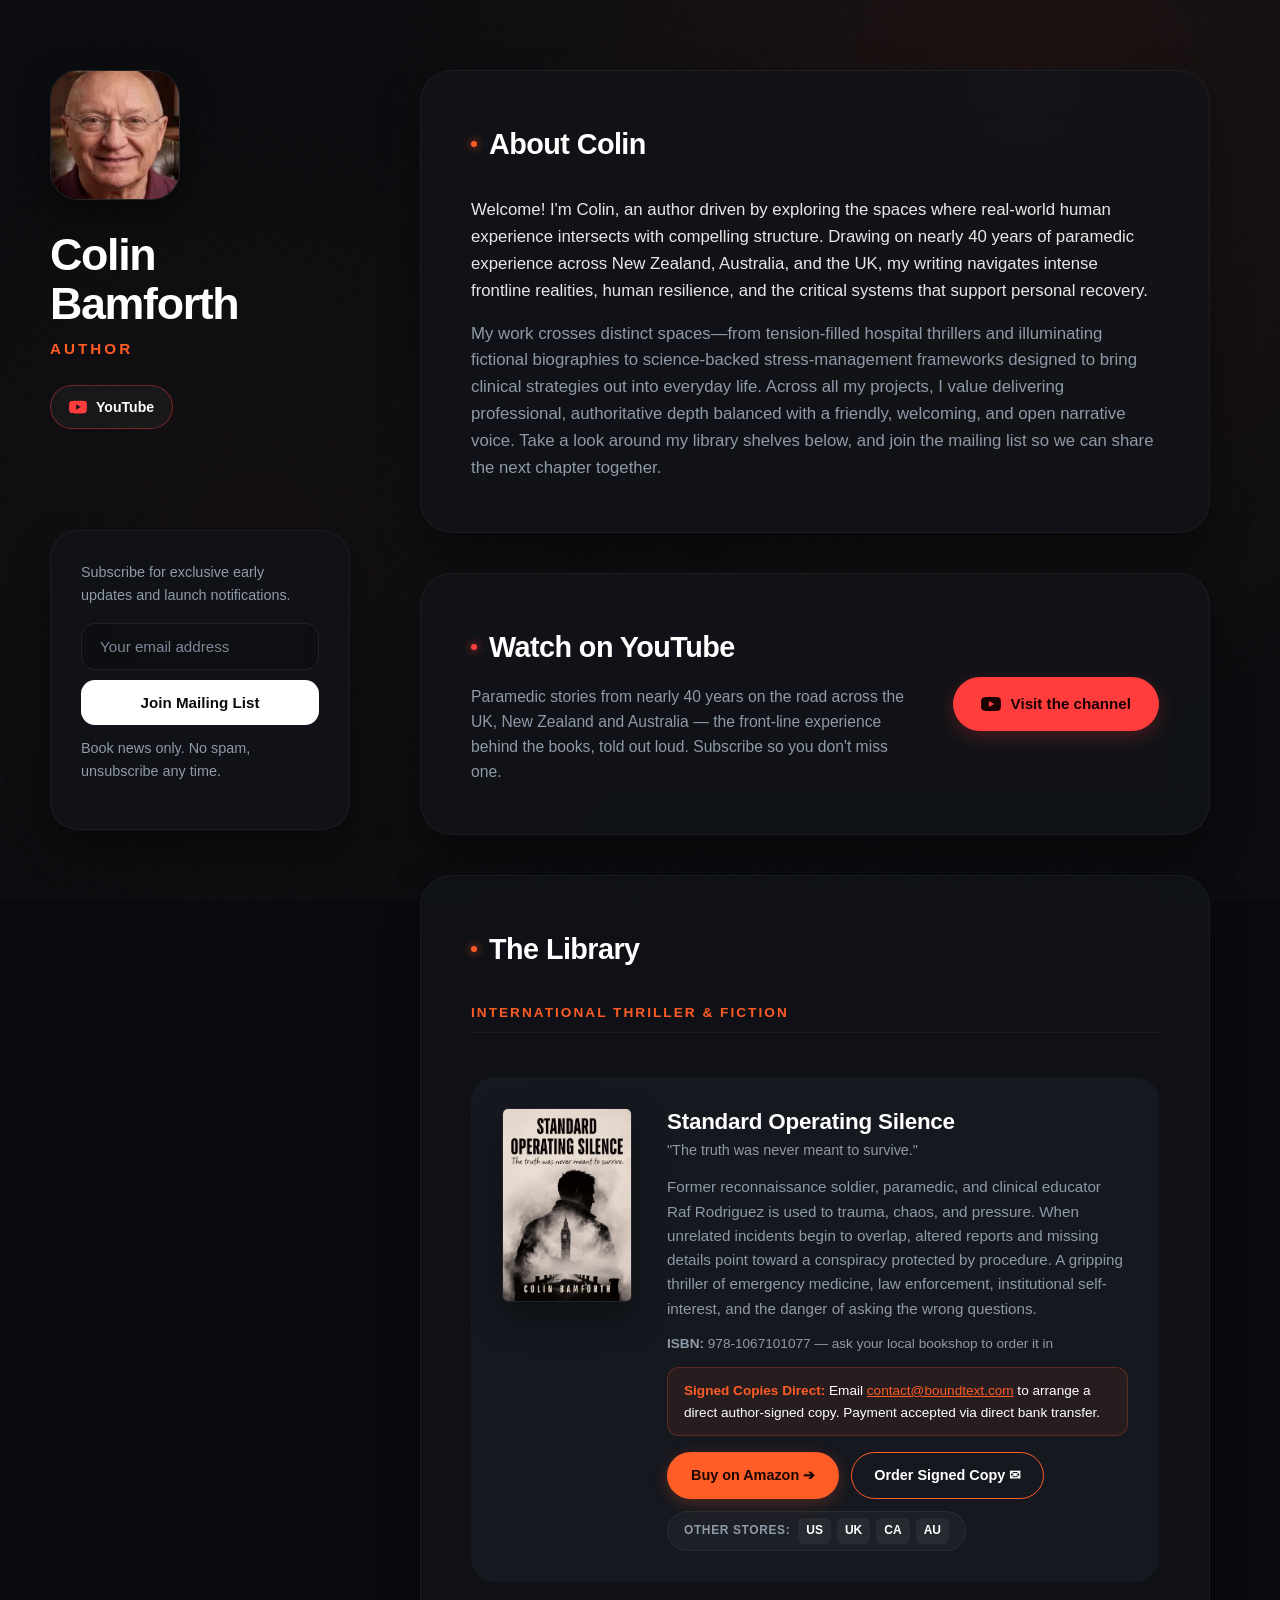
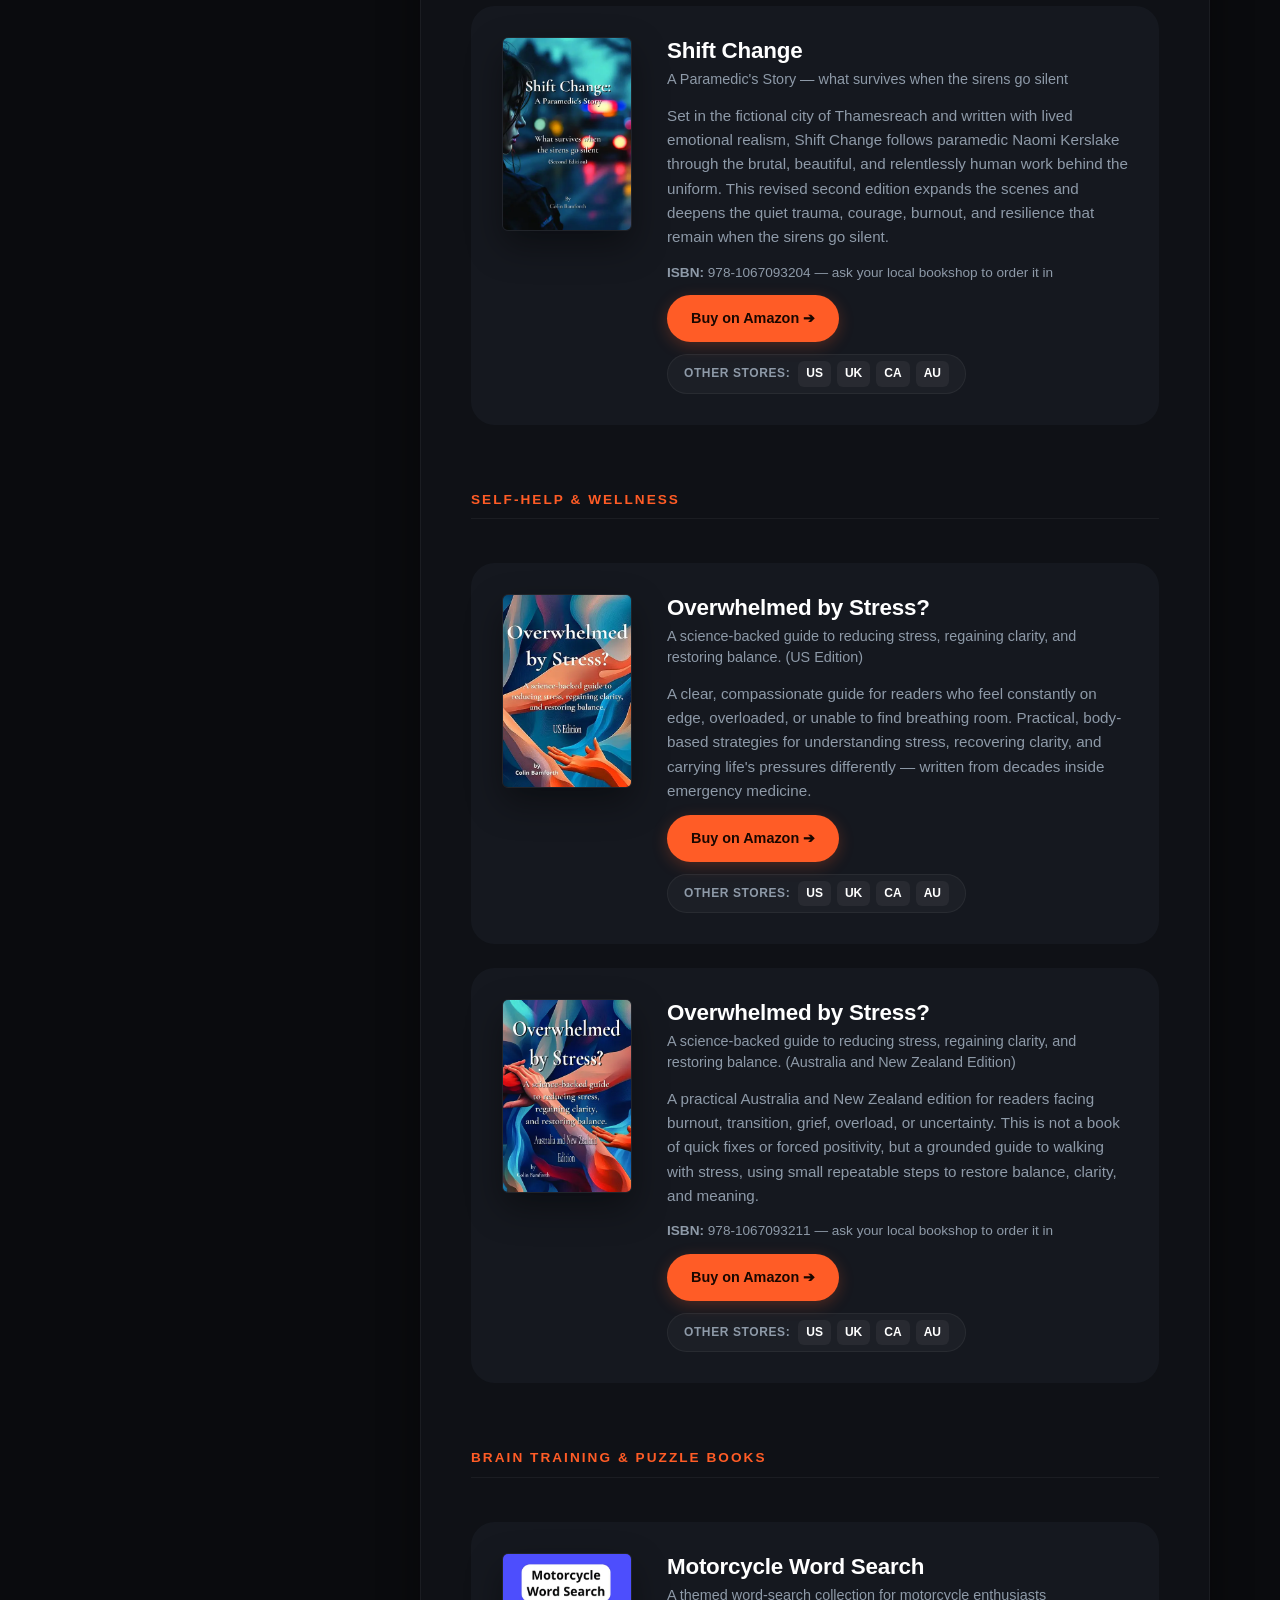
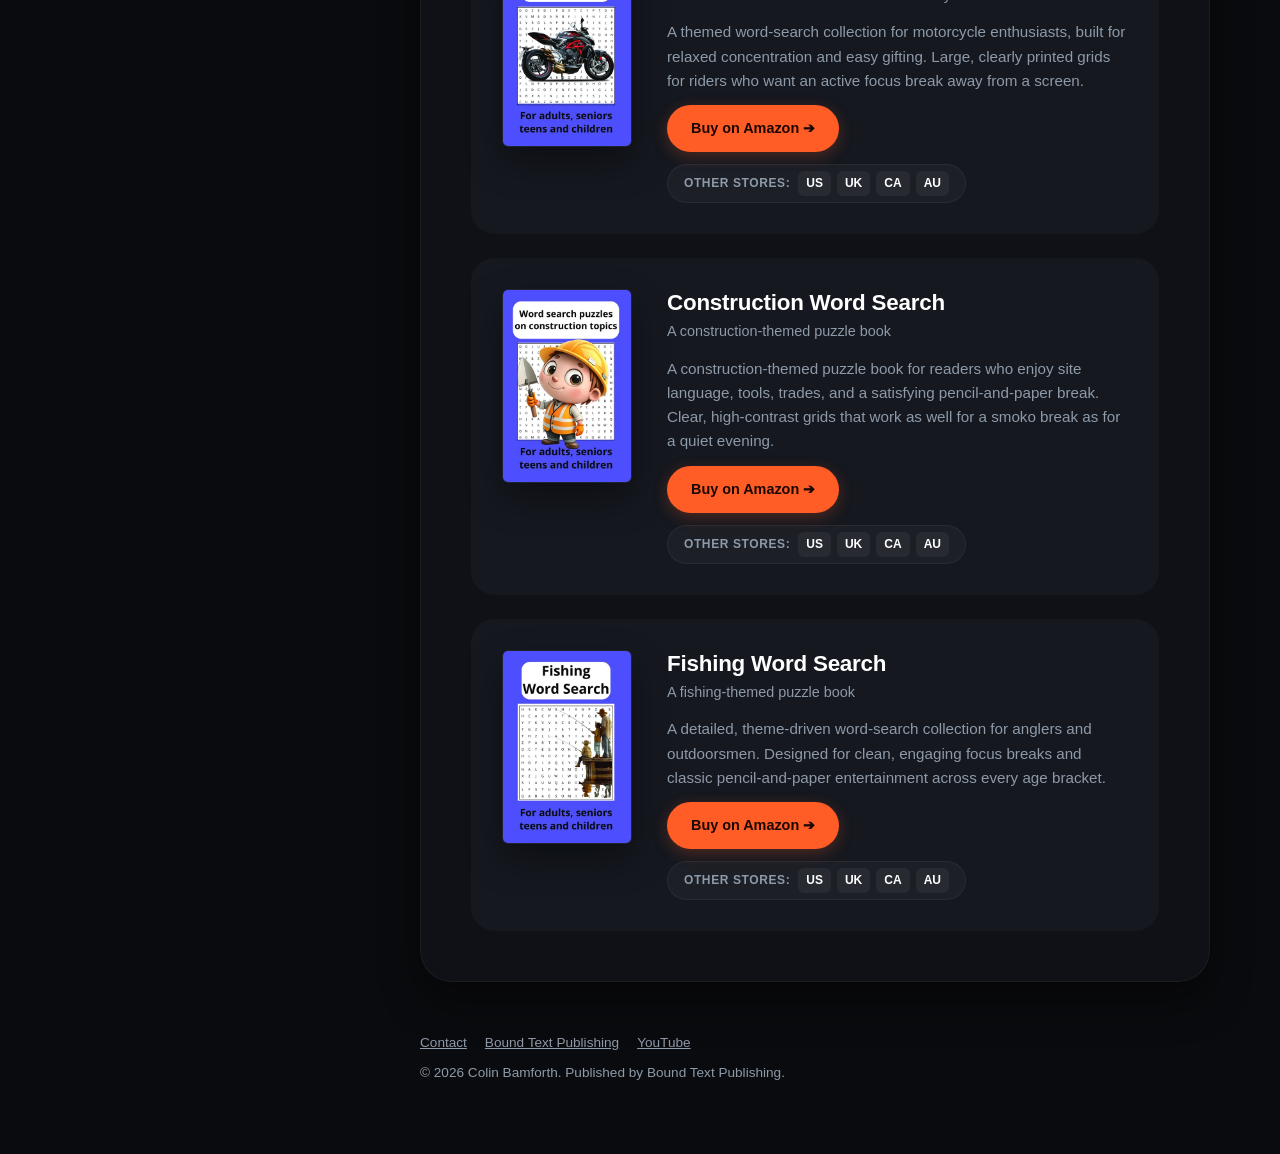
==== commit db23cd92: "Update index.html" ====
--- a/index.html
+++ b/index.html
@@ -43,15 +43,12 @@
                 <h1>Colin Bamforth</h1>
                 <p class="tagline">Author</p>
 
-                <!-- ============================================================
-                     SOCIAL / CHANNEL LINKS
-                     >>> REPLACE the href below with your real channel URL,
-                     e.g. https://www.youtube.com/@yourhandle
-                     It appears in TWO places: here and in the "Watch" card below.
-                     ============================================================ -->
+                <!-- SOCIAL / CHANNEL LINKS
+                     The channel URL appears in 4 places: here, the "Watch"
+                     card below, the footer, and the JSON-LD sameAs list. -->
                 <nav class="social-links" aria-label="Colin Bamforth elsewhere">
                     <a class="social-btn youtube"
-                       href="https://www.youtube.com/@YOUR-CHANNEL-HANDLE"
+                       href="https://www.youtube.com/@Colin-Bamforth"
                        target="_blank" rel="noopener noreferrer me">
                         <svg width="18" height="18" viewBox="0 0 24 24" aria-hidden="true" focusable="false">
                             <path d="M23.5 6.2a3 3 0 0 0-2.1-2.1C19.5 3.5 12 3.5 12 3.5s-7.5 0-9.4.6A3 3 0 0 0 .5 6.2C0 8.1 0 12 0 12s0 3.9.5 5.8a3 3 0 0 0 2.1 2.1c1.9.6 9.4.6 9.4.6s7.5 0 9.4-.6a3 3 0 0 0 2.1-2.1c.5-1.9.5-5.8.5-5.8s0-3.9-.5-5.8zM9.5 15.6V8.4l6.3 3.6-6.3 3.6z"/>
@@ -91,18 +88,14 @@
                 </p>
             </section>
 
-            <!-- ============================================================
-                 WATCH CARD  —  YouTube channel
-                 >>> REPLACE the href with your real channel URL (same as above)
-                 >>> and tweak the description line to match what you post.
-                 ============================================================ -->
+            <!-- WATCH CARD — YouTube channel -->
             <section class="content-card watch-card" aria-labelledby="watch-heading">
                 <div>
                     <h2 id="watch-heading">Watch on YouTube</h2>
-                    <p>Behind the books, the front-line stories that shaped them, and practical stress-management tools you can use today. New videos posted regularly &mdash; subscribe so you don't miss one.</p>
+                    <p>Paramedic stories from nearly 40 years on the road across the UK, New Zealand and Australia &mdash; the front-line experience behind the books, told out loud. Subscribe so you don't miss one.</p>
                 </div>
                 <a class="yt-cta"
-                   href="https://www.youtube.com/@YOUR-CHANNEL-HANDLE?sub_confirmation=1"
+                   href="https://www.youtube.com/@Colin-Bamforth?sub_confirmation=1"
                    target="_blank" rel="noopener noreferrer">
                     <svg width="20" height="20" viewBox="0 0 24 24" aria-hidden="true" focusable="false">
                         <path d="M23.5 6.2a3 3 0 0 0-2.1-2.1C19.5 3.5 12 3.5 12 3.5s-7.5 0-9.4.6A3 3 0 0 0 .5 6.2C0 8.1 0 12 0 12s0 3.9.5 5.8a3 3 0 0 0 2.1 2.1c1.9.6 9.4.6 9.4.6s7.5 0 9.4-.6a3 3 0 0 0 2.1-2.1c.5-1.9.5-5.8.5-5.8s0-3.9-.5-5.8zM9.5 15.6V8.4l6.3 3.6-6.3 3.6z"/>
@@ -323,7 +316,7 @@
                 <nav class="footer-links" aria-label="Footer">
                     <a href="mailto:contact@boundtext.com">Contact</a>
                     <a href="https://boundtext.com" target="_blank" rel="noopener noreferrer">Bound Text Publishing</a>
-                    <a href="https://www.youtube.com/@YOUR-CHANNEL-HANDLE" target="_blank" rel="noopener noreferrer">YouTube</a>
+                    <a href="https://www.youtube.com/@Colin-Bamforth" target="_blank" rel="noopener noreferrer">YouTube</a>
                 </nav>
                 <p>&copy; 2026 Colin Bamforth. Published by Bound Text Publishing.</p>
             </footer>
@@ -344,7 +337,7 @@
       "jobTitle": "Author",
       "description": "Author of emergency-services thrillers, paramedic fiction and science-backed stress-management guides, drawing on nearly 40 years of paramedic experience across New Zealand, Australia and the UK.",
       "sameAs": [
-        "https://www.youtube.com/@YOUR-CHANNEL-HANDLE",
+        "https://www.youtube.com/@Colin-Bamforth",
         "https://boundtext.com"
       ],
       "worksFor": {
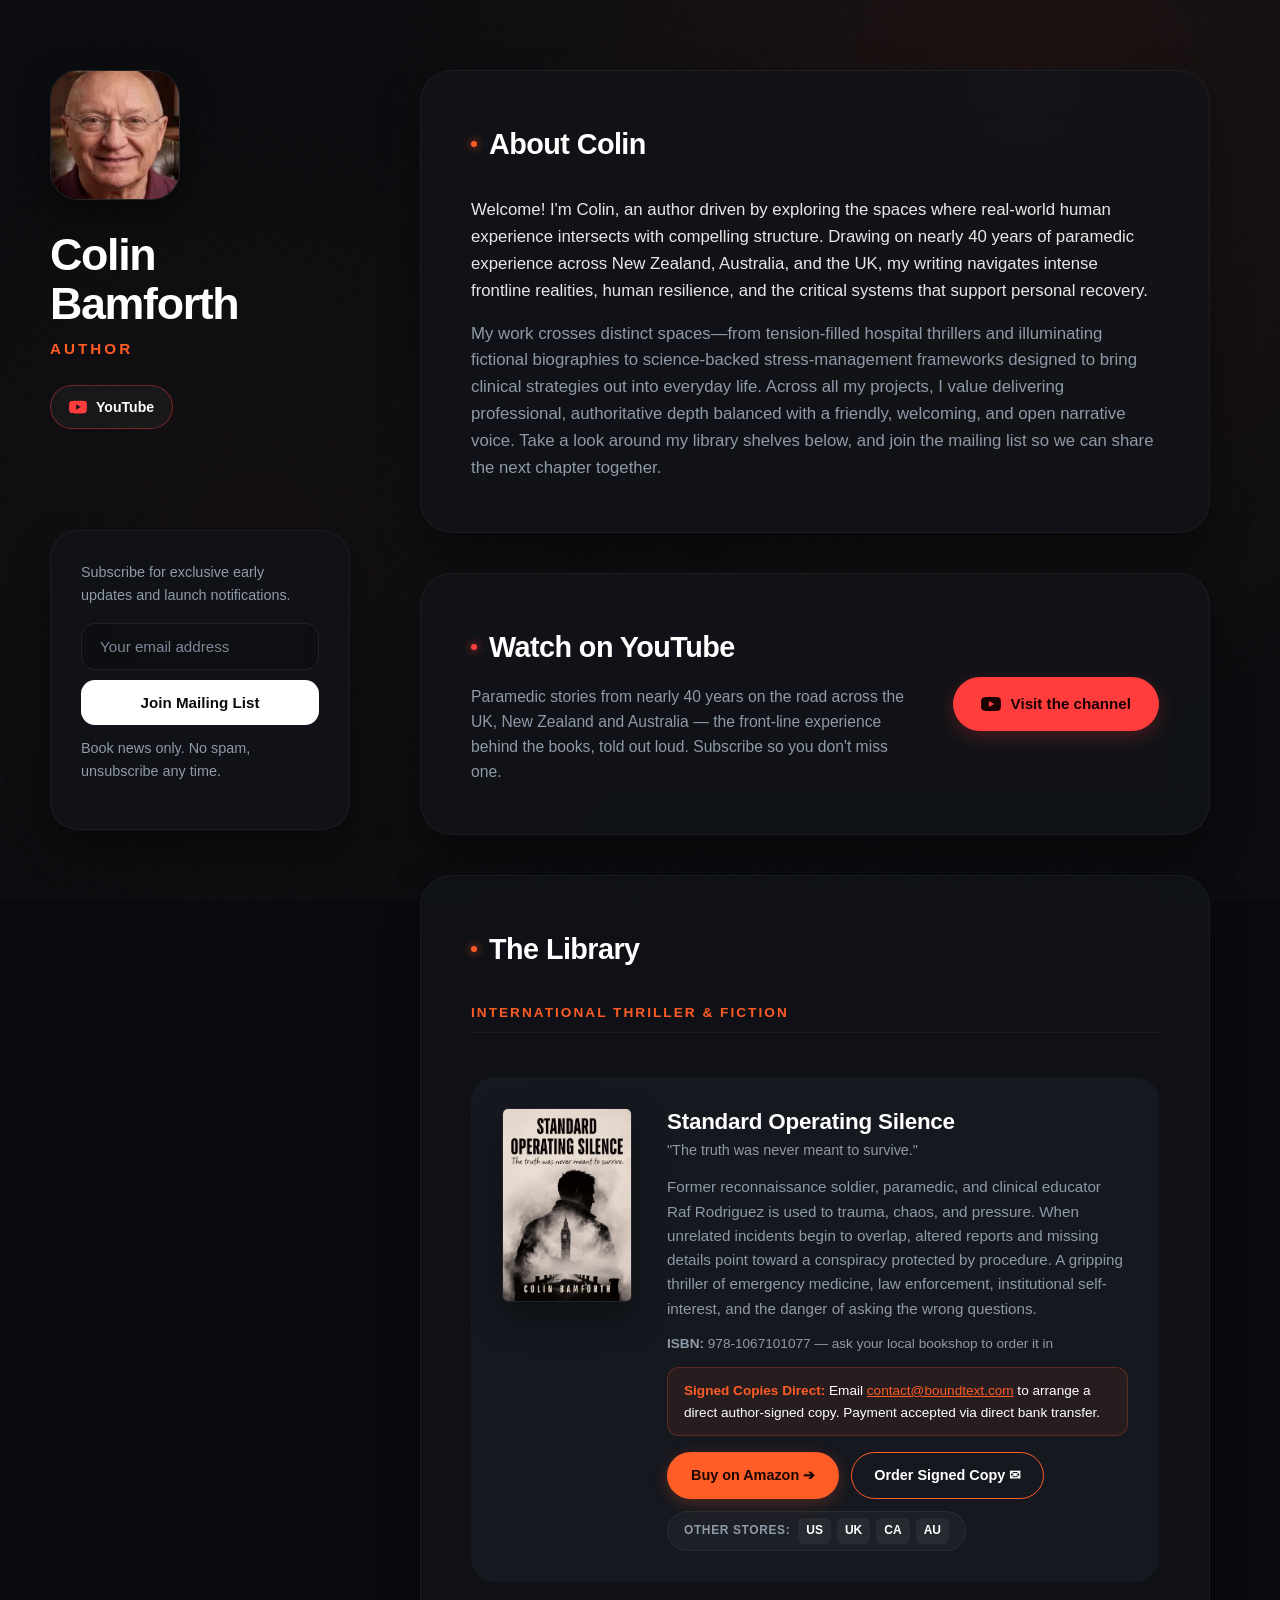
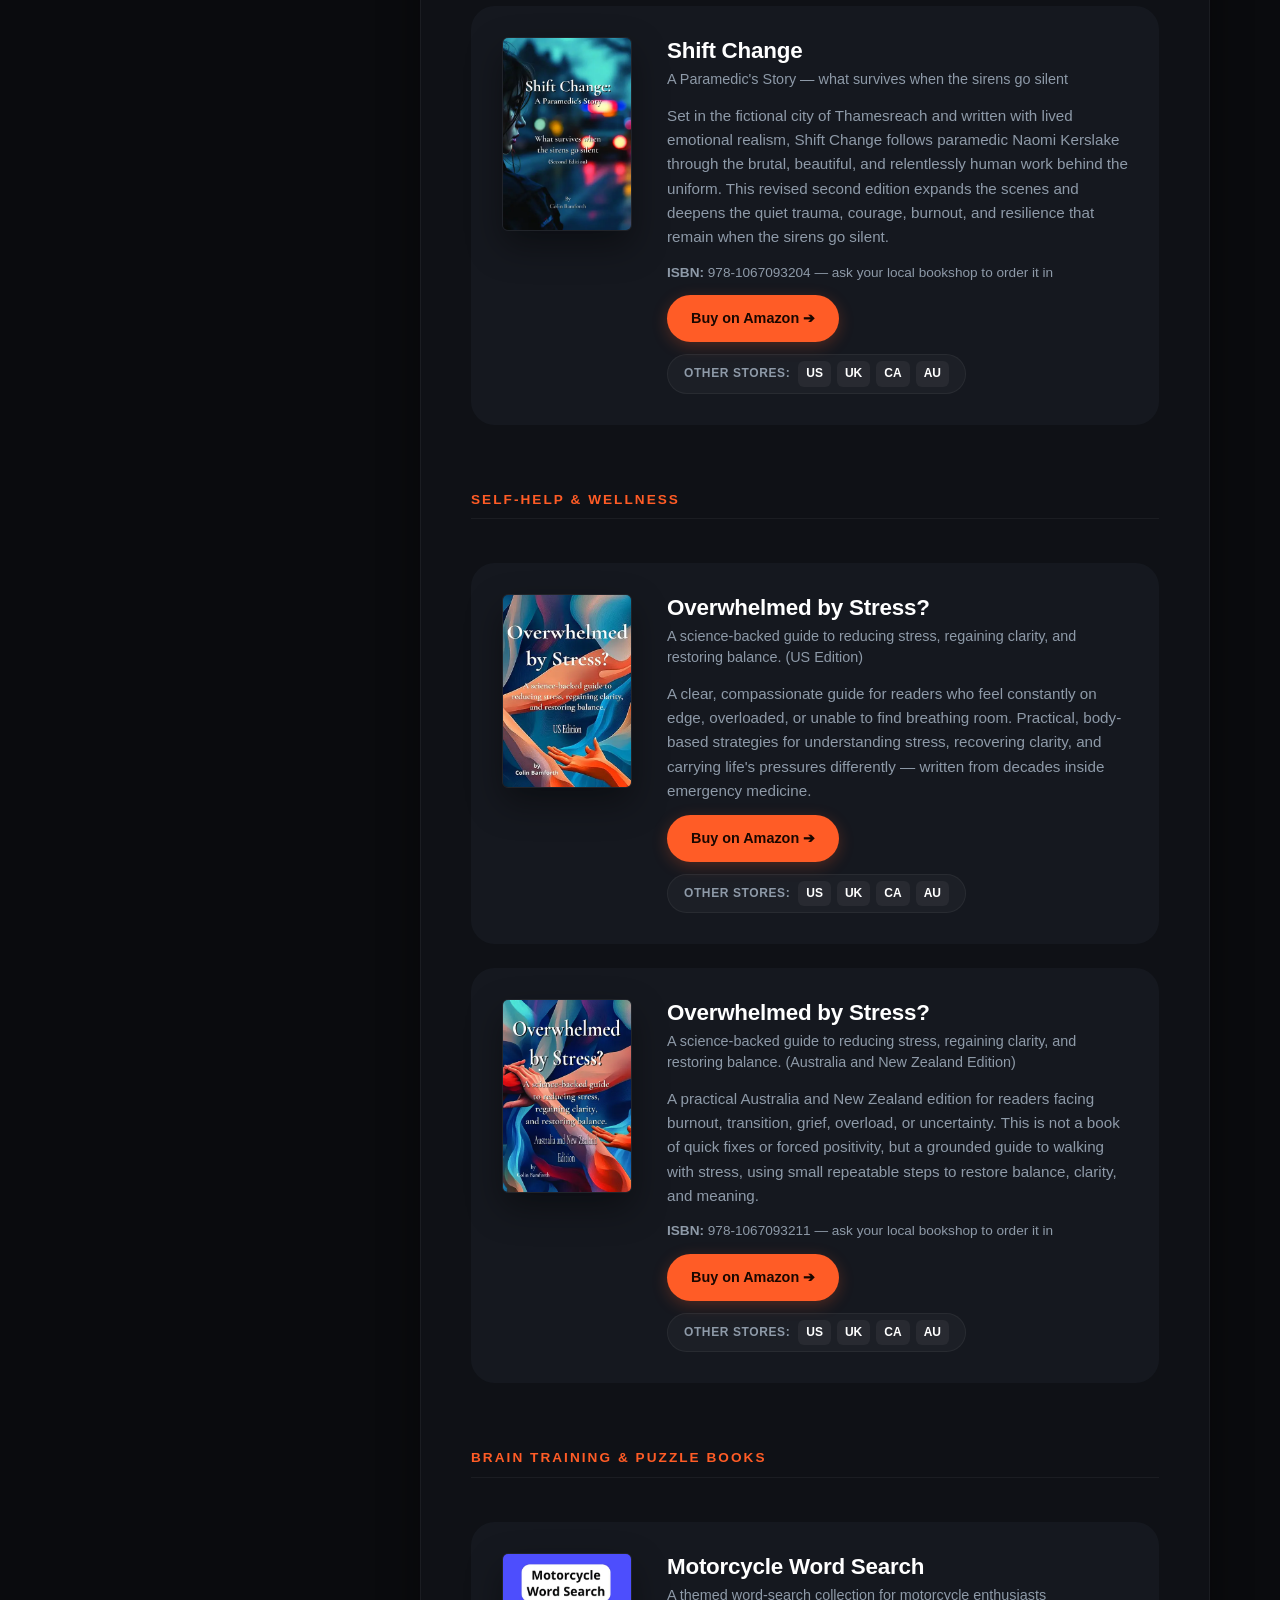
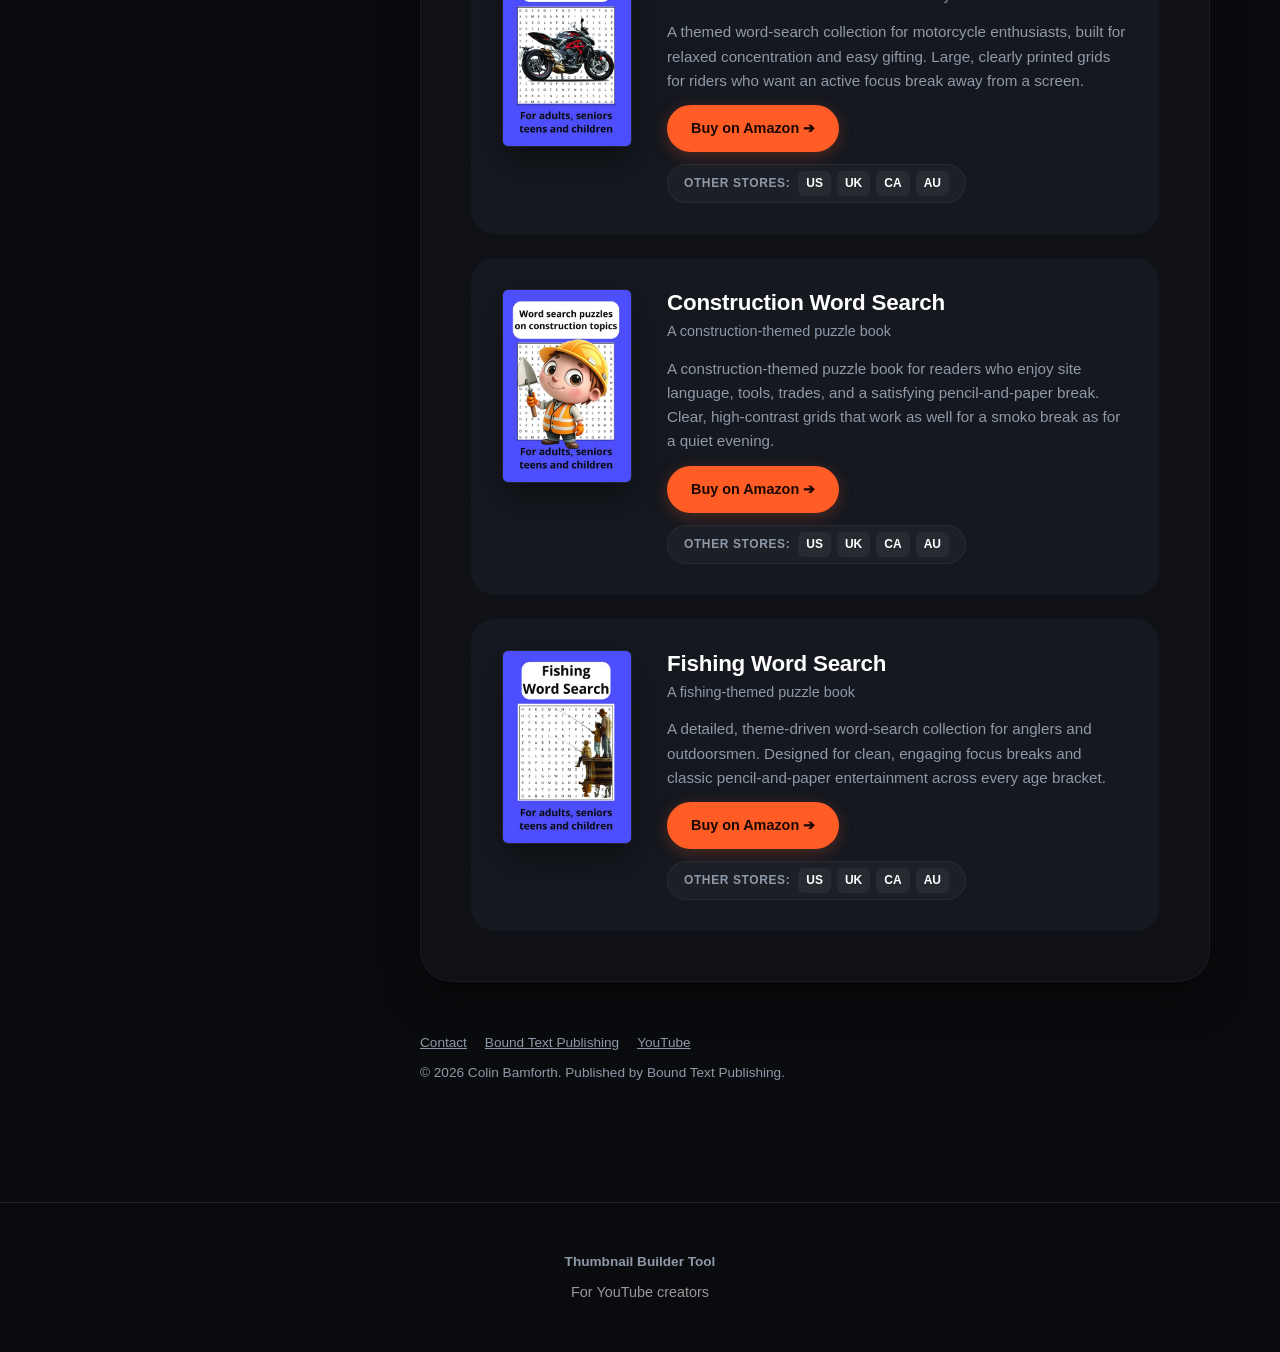
==== commit a45f13a4: "Update index.html" ====
--- a/index.html
+++ b/index.html
@@ -411,5 +411,11 @@
         })();
     </script>
     <script src="script.js" defer></script>
+       <footer style="text-align: center; padding: 3rem 2rem; margin-top: 3rem; border-top: 1px solid rgba(255, 255, 255, 0.1);">
+            <p style="margin-bottom: 0.5rem;">
+                <a href="thumbnail-builder.html" style="color: var(--accent-color); text-decoration: none; font-weight: 600;">Thumbnail Builder Tool</a>
+            </p>
+            <p style="font-size: 0.9rem; color: #999;">For YouTube creators</p>
+        </footer>
 </body>
 </html>
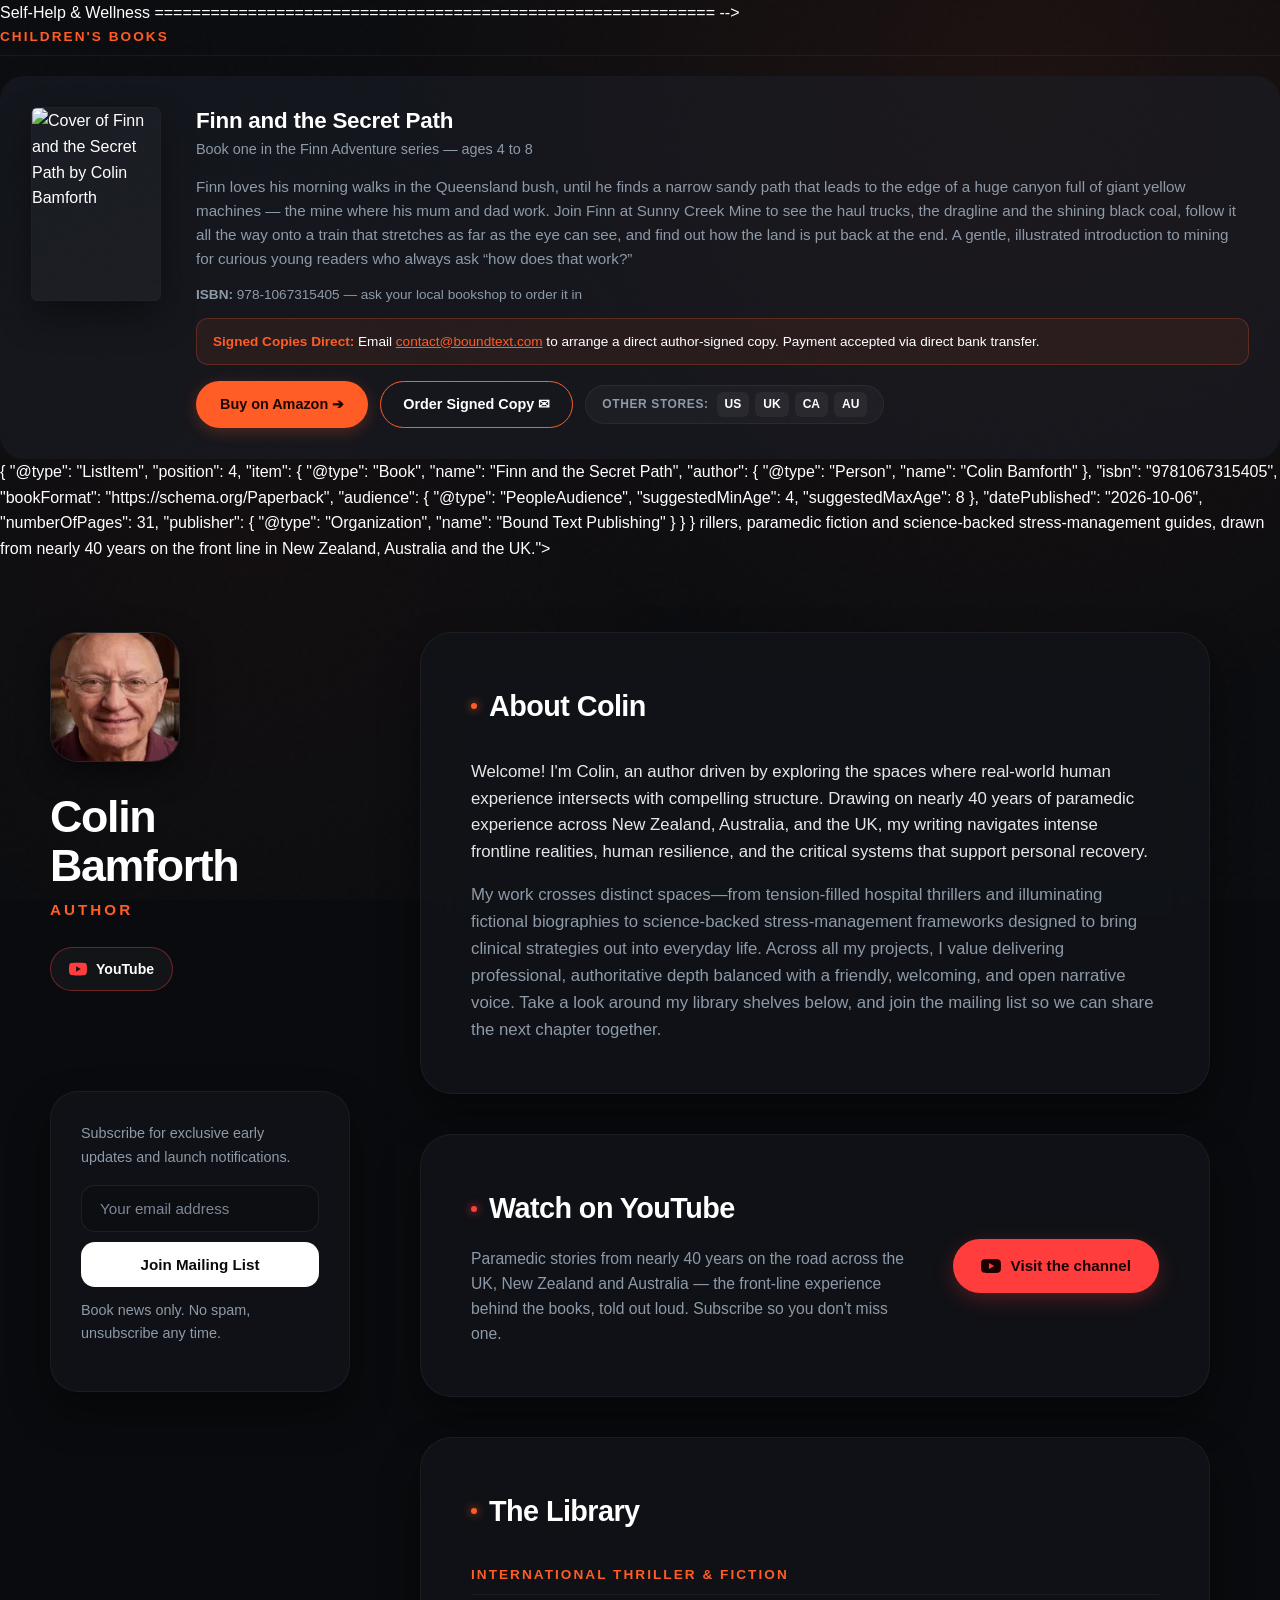
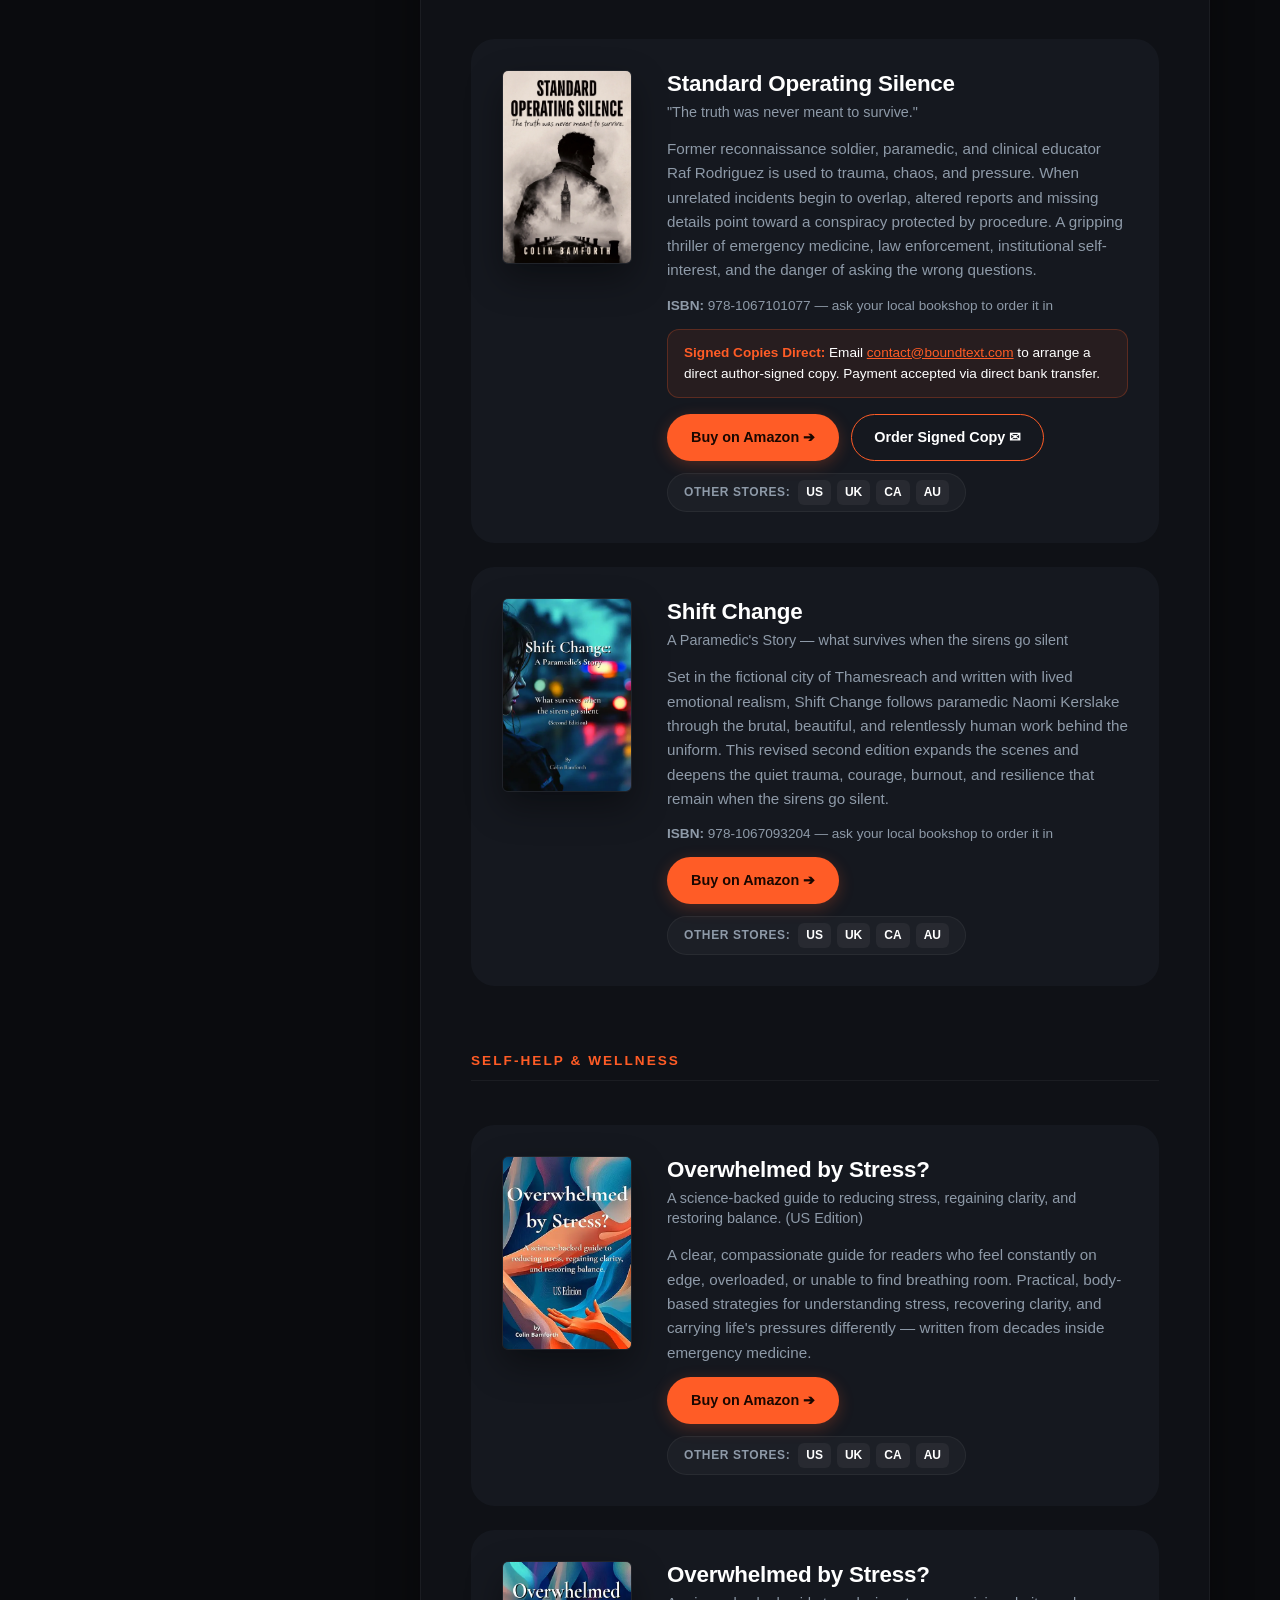
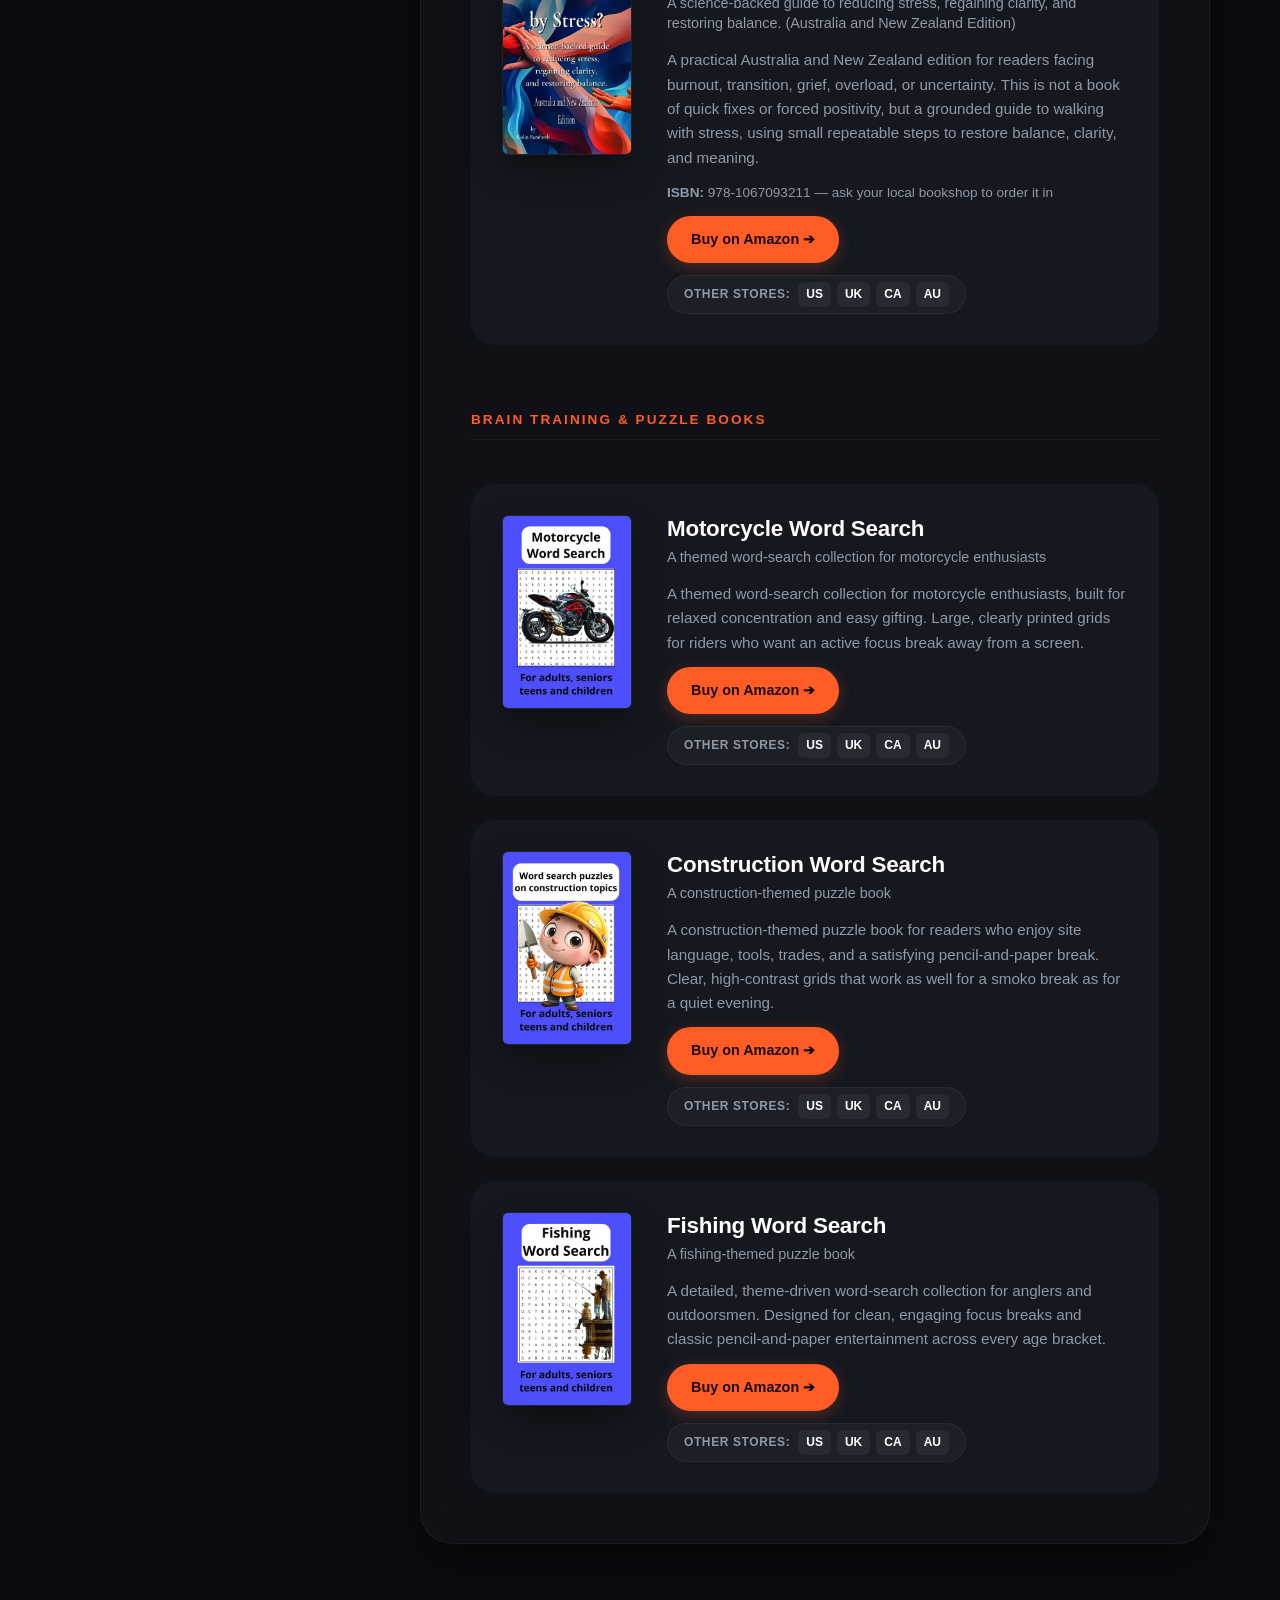
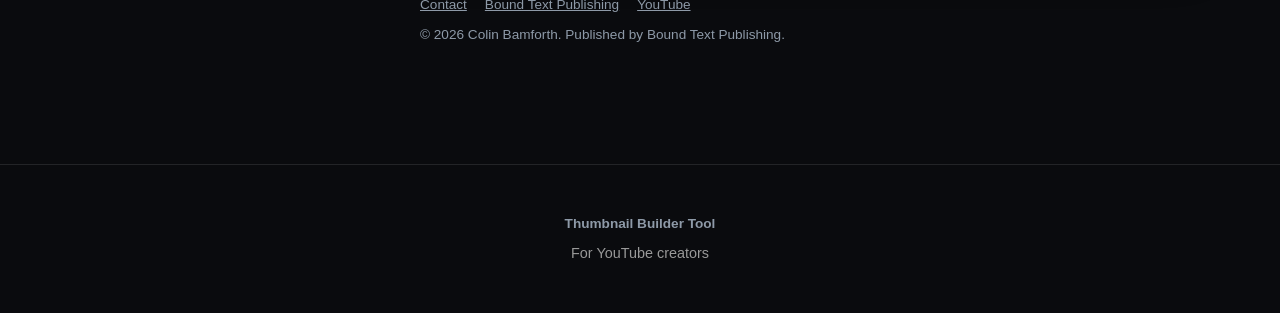
==== commit 47d77bac: "Update index.html Finn added" ====
--- a/index.html
+++ b/index.html
@@ -5,7 +5,64 @@
     <meta name="viewport" content="width=device-width, initial-scale=1.0">
 
     <title>Colin Bamforth — Author | Paramedic Thrillers &amp; Stress-Management Books</title>
-    <meta name="description" content="Colin Bamforth writes emergency-services thrillers, paramedic fiction and science-backed stress-management guides, drawn from nearly 40 years on the front line in New Zealand, Australia and the UK.">
+    <meta name="description" content="Colin Bamforth writes emergency-services th<!-- ============================================================
+     SNIPPET 1 — BOOK CARD
+     Paste this just BEFORE the line:
+         <h3 class="shelf-title">Self-Help &amp; Wellness</h3>
+     ============================================================ -->
+
+                    <h3 class="shelf-title">Children's Books</h3>
+
+                    <!-- Book: Finn and the Secret Path -->
+                    <article class="book-row">
+                        <div class="book-cover-wrap">
+                            <img src="finn-and-the-secret-path.webp" alt="Cover of Finn and the Secret Path by Colin Bamforth"
+                                 loading="lazy" decoding="async">
+                        </div>
+                        <div class="book-details">
+                            <div>
+                                <h4 class="book-title">Finn and the Secret Path</h4>
+                                <p class="book-subtitle">Book one in the Finn Adventure series &mdash; ages 4 to 8</p>
+                                <p class="book-desc">Finn loves his morning walks in the Queensland bush, until he finds a narrow sandy path that leads to the edge of a huge canyon full of giant yellow machines &mdash; the mine where his mum and dad work. Join Finn at Sunny Creek Mine to see the haul trucks, the dragline and the shining black coal, follow it all the way onto a train that stretches as far as the eye can see, and find out how the land is put back at the end. A gentle, illustrated introduction to mining for curious young readers who always ask &ldquo;how does that work?&rdquo;</p>
+                                <p class="isbn-note"><strong>ISBN:</strong> 978-1067315405 &mdash; ask your local bookshop to order it in</p>
+                                <div class="direct-signed-box">
+                                    <strong>Signed Copies Direct:</strong> Email <a href="mailto:contact@boundtext.com?subject=Signed%20Copy%20Request%20-%20Finn%20and%20the%20Secret%20Path">contact@boundtext.com</a> to arrange a direct author-signed copy. Payment accepted via direct bank transfer.
+                                </div>
+                            </div>
+                            <div class="purchase-actions">
+                                <a href="https://www.amazon.com.au/dp/1067315403" target="_blank" rel="noopener noreferrer nofollow" class="amazon-link amazon-btn" data-asin="1067315403">Buy on Amazon ➔</a>
+                                <a href="mailto:contact@boundtext.com?subject=Signed%20Copy%20Request%20-%20Finn%20and%20the%20Secret%20Path&amp;body=Hi%20Colin,%0A%0AI%20would%20like%20to%20order%20a%20signed%20copy%20of%20Finn%20and%20the%20Secret%20Path.%20Please%20send%20payment%20details%20for%20direct%20bank%20transfer.%0A%0AThank%20you!" class="signed-btn">Order Signed Copy ✉</a>
+                                <div class="alt-markets-inline">
+                                    <span class="alt-market-title">Other stores:</span>
+                                    <div class="alt-market-links">
+                                        <a href="https://www.amazon.com/dp/1067315403" target="_blank" rel="noopener noreferrer nofollow" aria-label="Buy Finn and the Secret Path on Amazon US">US</a>
+                                        <a href="https://www.amazon.co.uk/dp/1067315403" target="_blank" rel="noopener noreferrer nofollow" aria-label="Buy Finn and the Secret Path on Amazon UK">UK</a>
+                                        <a href="https://www.amazon.ca/dp/1067315403" target="_blank" rel="noopener noreferrer nofollow" aria-label="Buy Finn and the Secret Path on Amazon Canada">CA</a>
+                                        <a href="https://www.amazon.com.au/dp/1067315403" target="_blank" rel="noopener noreferrer nofollow" aria-label="Buy Finn and the Secret Path on Amazon Australia">AU</a>
+                                    </div>
+                                </div>
+                            </div>
+                        </div>
+                    </article>
+
+
+<!-- ============================================================
+     SNIPPET 2 — STRUCTURED DATA
+     In the "Books by Colin Bamforth" ItemList near the bottom,
+     add a comma after the position 3 line, then paste this line
+     after it:
+     ============================================================ -->
+
+        { "@type": "ListItem", "position": 4, "item": { "@type": "Book", "name": "Finn and the Secret Path", "author": { "@type": "Person", "name": "Colin Bamforth" }, "isbn": "9781067315405", "bookFormat": "https://schema.org/Paperback", "audience": { "@type": "PeopleAudience", "suggestedMinAge": 4, "suggestedMaxAge": 8 }, "datePublished": "2026-10-06", "numberOfPages": 31, "publisher": { "@type": "Organization", "name": "Bound Text Publishing" } } }
+
+
+<!-- ============================================================
+     OPTIONAL — update the meta description in <head> so search
+     results mention the children's books too:
+     ============================================================ -->
+
+    <meta name="description" content="Colin Bamforth writes emergency-services thrillers, paramedic fiction, science-backed stress-management guides and children's books, drawn from nearly 40 years on the front line in New Zealand, Australia and the UK.">
+rillers, paramedic fiction and science-backed stress-management guides, drawn from nearly 40 years on the front line in New Zealand, Australia and the UK.">
     <link rel="canonical" href="https://colinbamforth.com/">
 
     <!-- Open Graph / social sharing -->
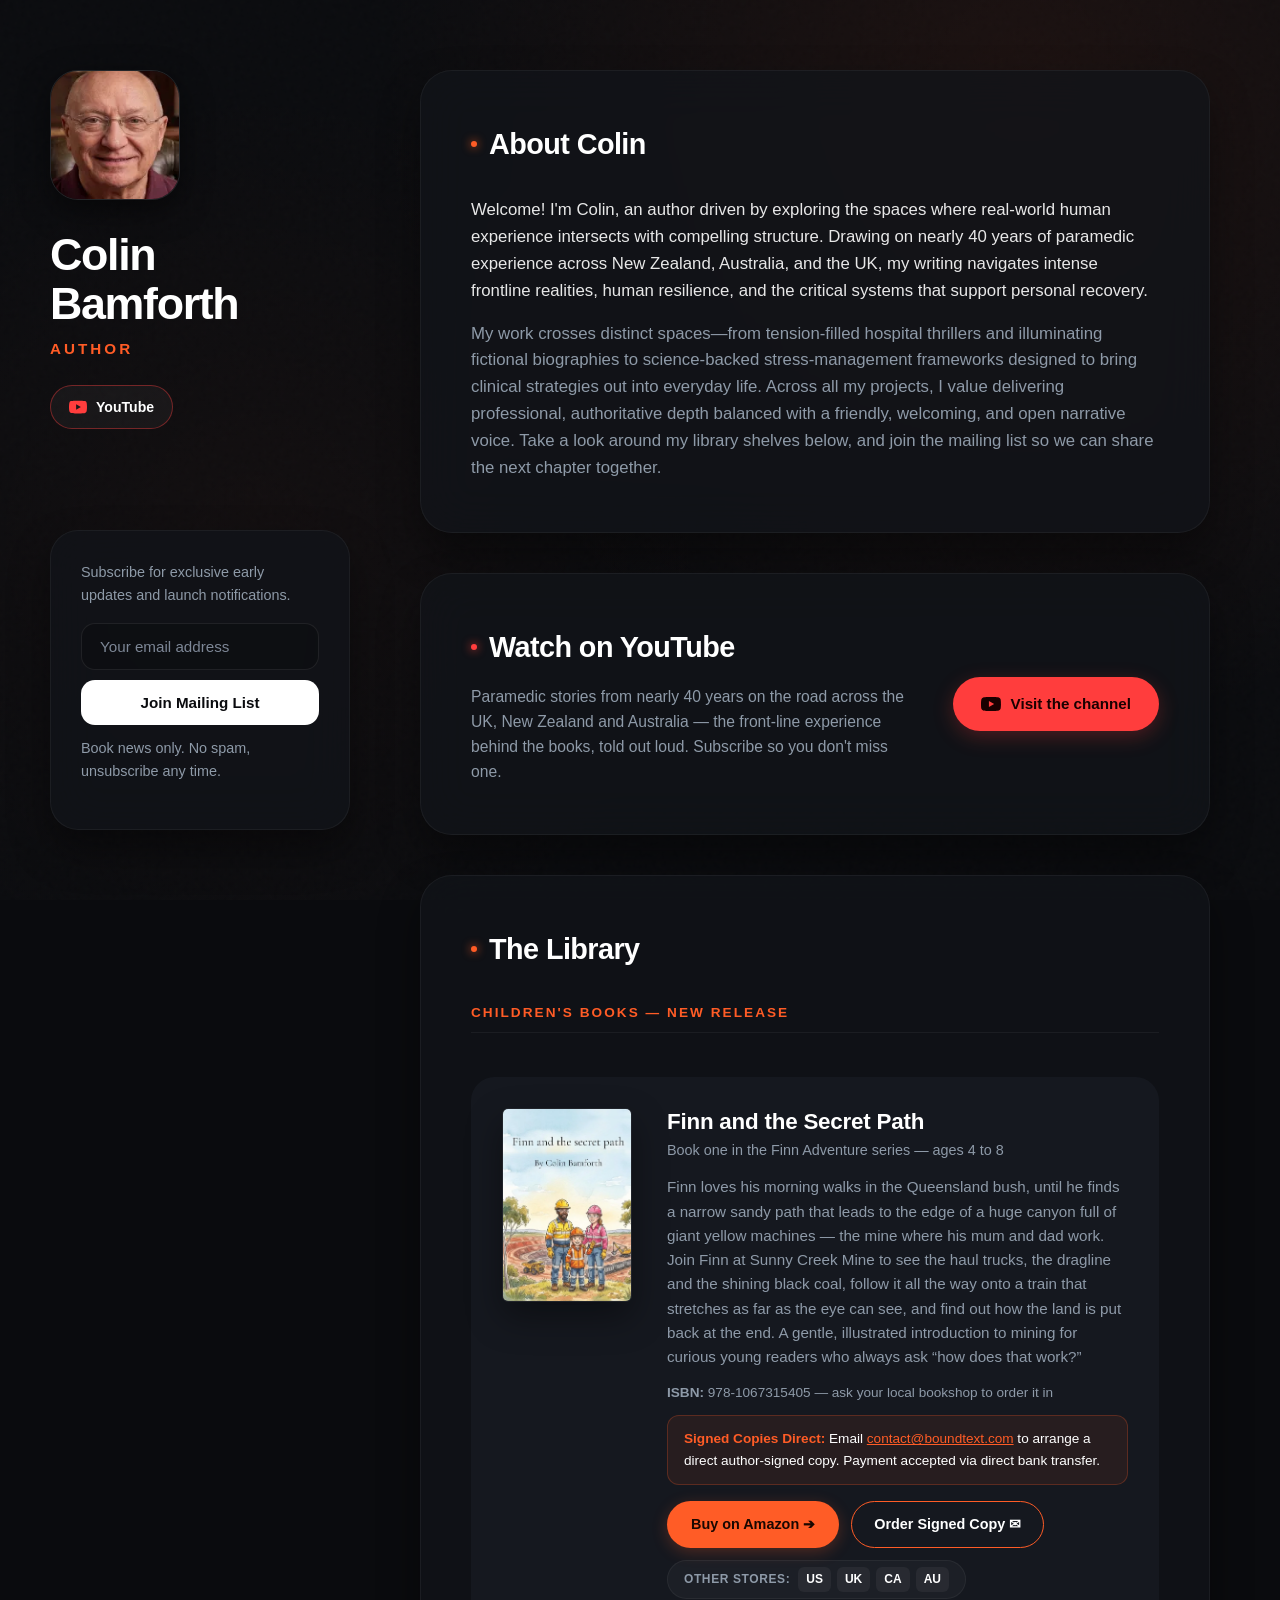
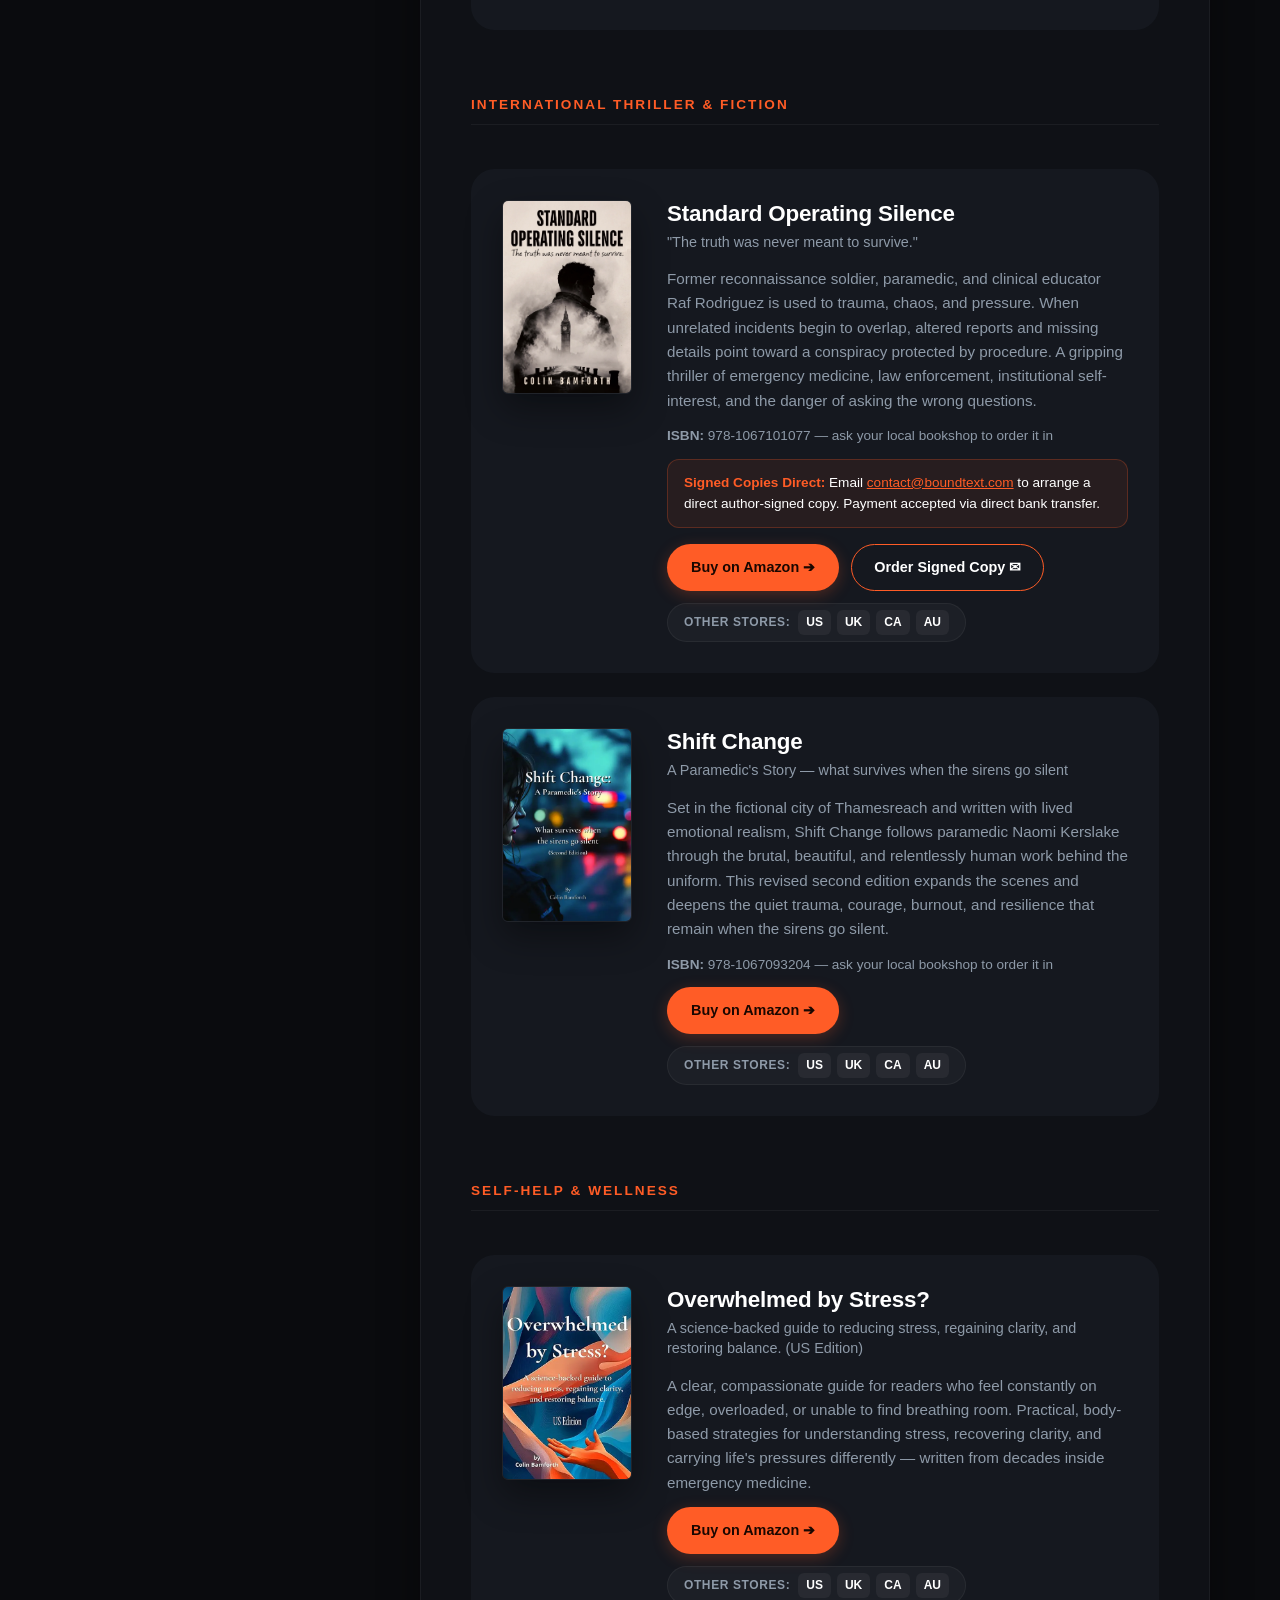
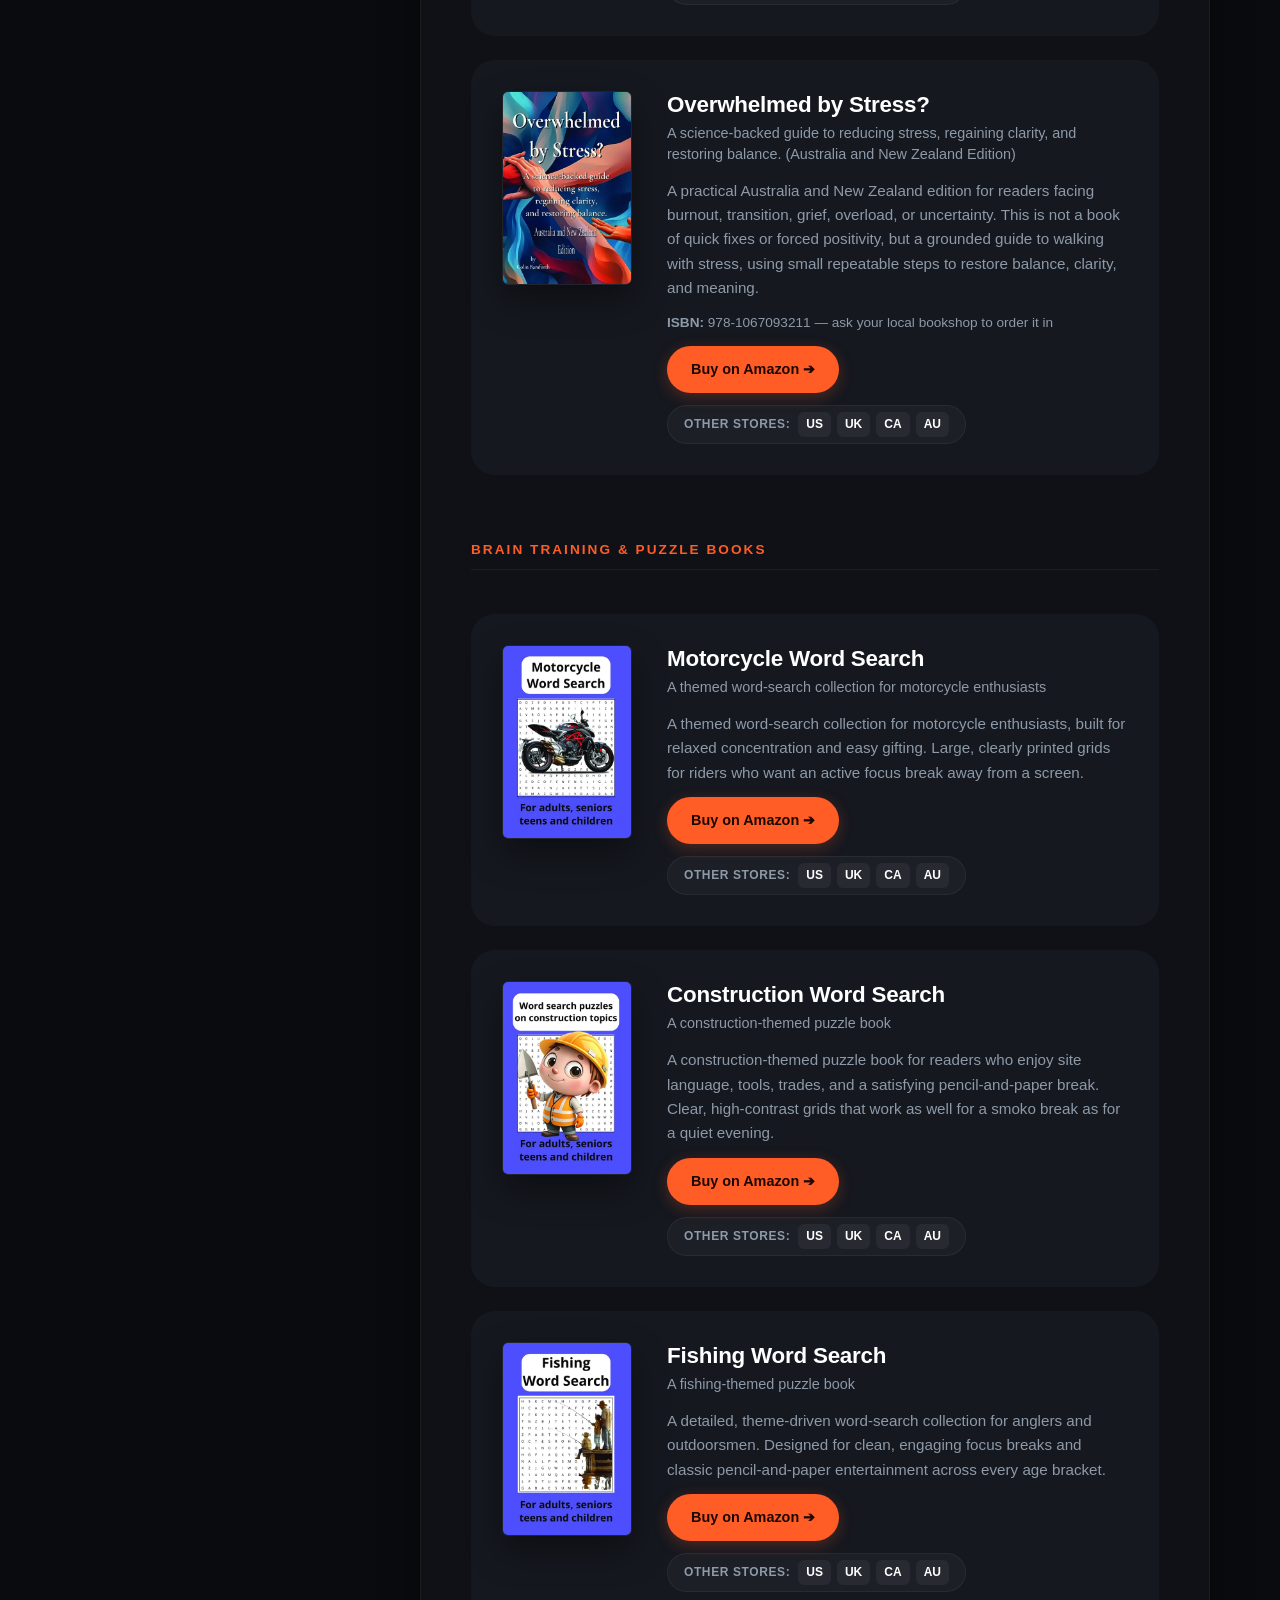
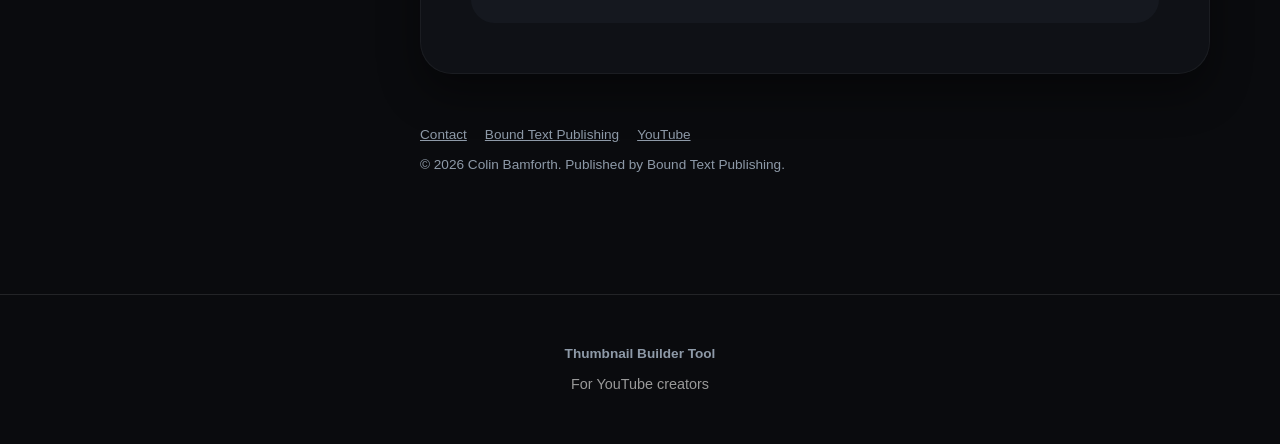
==== commit 05a220b5: "Add Finn and the Secret Path to top of library Adds the new children's book with cover, ISBN, signed" ====
--- a/index.html
+++ b/index.html
@@ -5,64 +5,7 @@
     <meta name="viewport" content="width=device-width, initial-scale=1.0">
 
     <title>Colin Bamforth — Author | Paramedic Thrillers &amp; Stress-Management Books</title>
-    <meta name="description" content="Colin Bamforth writes emergency-services th<!-- ============================================================
-     SNIPPET 1 — BOOK CARD
-     Paste this just BEFORE the line:
-         <h3 class="shelf-title">Self-Help &amp; Wellness</h3>
-     ============================================================ -->
-
-                    <h3 class="shelf-title">Children's Books</h3>
-
-                    <!-- Book: Finn and the Secret Path -->
-                    <article class="book-row">
-                        <div class="book-cover-wrap">
-                            <img src="finn-and-the-secret-path.webp" alt="Cover of Finn and the Secret Path by Colin Bamforth"
-                                 loading="lazy" decoding="async">
-                        </div>
-                        <div class="book-details">
-                            <div>
-                                <h4 class="book-title">Finn and the Secret Path</h4>
-                                <p class="book-subtitle">Book one in the Finn Adventure series &mdash; ages 4 to 8</p>
-                                <p class="book-desc">Finn loves his morning walks in the Queensland bush, until he finds a narrow sandy path that leads to the edge of a huge canyon full of giant yellow machines &mdash; the mine where his mum and dad work. Join Finn at Sunny Creek Mine to see the haul trucks, the dragline and the shining black coal, follow it all the way onto a train that stretches as far as the eye can see, and find out how the land is put back at the end. A gentle, illustrated introduction to mining for curious young readers who always ask &ldquo;how does that work?&rdquo;</p>
-                                <p class="isbn-note"><strong>ISBN:</strong> 978-1067315405 &mdash; ask your local bookshop to order it in</p>
-                                <div class="direct-signed-box">
-                                    <strong>Signed Copies Direct:</strong> Email <a href="mailto:contact@boundtext.com?subject=Signed%20Copy%20Request%20-%20Finn%20and%20the%20Secret%20Path">contact@boundtext.com</a> to arrange a direct author-signed copy. Payment accepted via direct bank transfer.
-                                </div>
-                            </div>
-                            <div class="purchase-actions">
-                                <a href="https://www.amazon.com.au/dp/1067315403" target="_blank" rel="noopener noreferrer nofollow" class="amazon-link amazon-btn" data-asin="1067315403">Buy on Amazon ➔</a>
-                                <a href="mailto:contact@boundtext.com?subject=Signed%20Copy%20Request%20-%20Finn%20and%20the%20Secret%20Path&amp;body=Hi%20Colin,%0A%0AI%20would%20like%20to%20order%20a%20signed%20copy%20of%20Finn%20and%20the%20Secret%20Path.%20Please%20send%20payment%20details%20for%20direct%20bank%20transfer.%0A%0AThank%20you!" class="signed-btn">Order Signed Copy ✉</a>
-                                <div class="alt-markets-inline">
-                                    <span class="alt-market-title">Other stores:</span>
-                                    <div class="alt-market-links">
-                                        <a href="https://www.amazon.com/dp/1067315403" target="_blank" rel="noopener noreferrer nofollow" aria-label="Buy Finn and the Secret Path on Amazon US">US</a>
-                                        <a href="https://www.amazon.co.uk/dp/1067315403" target="_blank" rel="noopener noreferrer nofollow" aria-label="Buy Finn and the Secret Path on Amazon UK">UK</a>
-                                        <a href="https://www.amazon.ca/dp/1067315403" target="_blank" rel="noopener noreferrer nofollow" aria-label="Buy Finn and the Secret Path on Amazon Canada">CA</a>
-                                        <a href="https://www.amazon.com.au/dp/1067315403" target="_blank" rel="noopener noreferrer nofollow" aria-label="Buy Finn and the Secret Path on Amazon Australia">AU</a>
-                                    </div>
-                                </div>
-                            </div>
-                        </div>
-                    </article>
-
-
-<!-- ============================================================
-     SNIPPET 2 — STRUCTURED DATA
-     In the "Books by Colin Bamforth" ItemList near the bottom,
-     add a comma after the position 3 line, then paste this line
-     after it:
-     ============================================================ -->
-
-        { "@type": "ListItem", "position": 4, "item": { "@type": "Book", "name": "Finn and the Secret Path", "author": { "@type": "Person", "name": "Colin Bamforth" }, "isbn": "9781067315405", "bookFormat": "https://schema.org/Paperback", "audience": { "@type": "PeopleAudience", "suggestedMinAge": 4, "suggestedMaxAge": 8 }, "datePublished": "2026-10-06", "numberOfPages": 31, "publisher": { "@type": "Organization", "name": "Bound Text Publishing" } } }
-
-
-<!-- ============================================================
-     OPTIONAL — update the meta description in <head> so search
-     results mention the children's books too:
-     ============================================================ -->
-
     <meta name="description" content="Colin Bamforth writes emergency-services thrillers, paramedic fiction, science-backed stress-management guides and children's books, drawn from nearly 40 years on the front line in New Zealand, Australia and the UK.">
-rillers, paramedic fiction and science-backed stress-management guides, drawn from nearly 40 years on the front line in New Zealand, Australia and the UK.">
     <link rel="canonical" href="https://colinbamforth.com/">
 
     <!-- Open Graph / social sharing -->
@@ -164,6 +107,40 @@
             <section class="content-card" aria-labelledby="library-heading">
                 <h2 id="library-heading">The Library</h2>
                 <div class="book-list">
+
+                    <h3 class="shelf-title">Children's Books &mdash; New Release</h3>
+
+                    <!-- Book: Finn and the Secret Path -->
+                    <article class="book-row">
+                        <div class="book-cover-wrap">
+                            <img src="finn-and-the-secret-path.webp" alt="Cover of Finn and the Secret Path by Colin Bamforth"
+                                 width="534" height="800" decoding="async">
+                        </div>
+                        <div class="book-details">
+                            <div>
+                                <h4 class="book-title">Finn and the Secret Path</h4>
+                                <p class="book-subtitle">Book one in the Finn Adventure series &mdash; ages 4 to 8</p>
+                                <p class="book-desc">Finn loves his morning walks in the Queensland bush, until he finds a narrow sandy path that leads to the edge of a huge canyon full of giant yellow machines &mdash; the mine where his mum and dad work. Join Finn at Sunny Creek Mine to see the haul trucks, the dragline and the shining black coal, follow it all the way onto a train that stretches as far as the eye can see, and find out how the land is put back at the end. A gentle, illustrated introduction to mining for curious young readers who always ask &ldquo;how does that work?&rdquo;</p>
+                                <p class="isbn-note"><strong>ISBN:</strong> 978-1067315405 &mdash; ask your local bookshop to order it in</p>
+                                <div class="direct-signed-box">
+                                    <strong>Signed Copies Direct:</strong> Email <a href="mailto:contact@boundtext.com?subject=Signed%20Copy%20Request%20-%20Finn%20and%20the%20Secret%20Path">contact@boundtext.com</a> to arrange a direct author-signed copy. Payment accepted via direct bank transfer.
+                                </div>
+                            </div>
+                            <div class="purchase-actions">
+                                <a href="https://www.amazon.com.au/dp/1067315403" target="_blank" rel="noopener noreferrer nofollow" class="amazon-link amazon-btn" data-asin="1067315403">Buy on Amazon ➔</a>
+                                <a href="mailto:contact@boundtext.com?subject=Signed%20Copy%20Request%20-%20Finn%20and%20the%20Secret%20Path&amp;body=Hi%20Colin,%0A%0AI%20would%20like%20to%20order%20a%20signed%20copy%20of%20Finn%20and%20the%20Secret%20Path.%20Please%20send%20payment%20details%20for%20direct%20bank%20transfer.%0A%0AThank%20you!" class="signed-btn">Order Signed Copy ✉</a>
+                                <div class="alt-markets-inline">
+                                    <span class="alt-market-title">Other stores:</span>
+                                    <div class="alt-market-links">
+                                        <a href="https://www.amazon.com/dp/1067315403" target="_blank" rel="noopener noreferrer nofollow" aria-label="Buy Finn and the Secret Path on Amazon US">US</a>
+                                        <a href="https://www.amazon.co.uk/dp/1067315403" target="_blank" rel="noopener noreferrer nofollow" aria-label="Buy Finn and the Secret Path on Amazon UK">UK</a>
+                                        <a href="https://www.amazon.ca/dp/1067315403" target="_blank" rel="noopener noreferrer nofollow" aria-label="Buy Finn and the Secret Path on Amazon Canada">CA</a>
+                                        <a href="https://www.amazon.com.au/dp/1067315403" target="_blank" rel="noopener noreferrer nofollow" aria-label="Buy Finn and the Secret Path on Amazon Australia">AU</a>
+                                    </div>
+                                </div>
+                            </div>
+                        </div>
+                    </article>
 
                     <h3 class="shelf-title">International Thriller &amp; Fiction</h3>
 
@@ -410,9 +387,10 @@
       "@type": "ItemList",
       "name": "Books by Colin Bamforth",
       "itemListElement": [
-        { "@type": "ListItem", "position": 1, "item": { "@type": "Book", "name": "Standard Operating Silence", "author": { "@type": "Person", "name": "Colin Bamforth" }, "isbn": "9781067101077", "bookFormat": "https://schema.org/Paperback", "publisher": { "@type": "Organization", "name": "Bound Text Publishing" } } },
-        { "@type": "ListItem", "position": 2, "item": { "@type": "Book", "name": "Shift Change", "author": { "@type": "Person", "name": "Colin Bamforth" }, "isbn": "9781067093204", "bookFormat": "https://schema.org/Paperback", "publisher": { "@type": "Organization", "name": "Bound Text Publishing" } } },
-        { "@type": "ListItem", "position": 3, "item": { "@type": "Book", "name": "Overwhelmed by Stress? (Australia and New Zealand Edition)", "author": { "@type": "Person", "name": "Colin Bamforth" }, "isbn": "9781067093211", "bookFormat": "https://schema.org/Paperback", "publisher": { "@type": "Organization", "name": "Bound Text Publishing" } } }
+        { "@type": "ListItem", "position": 1, "item": { "@type": "Book", "name": "Finn and the Secret Path", "author": { "@type": "Person", "name": "Colin Bamforth" }, "isbn": "9781067315405", "image": "https://colinbamforth.com/finn-and-the-secret-path.webp", "bookFormat": "https://schema.org/Paperback", "numberOfPages": 31, "datePublished": "2026-10-06", "audience": { "@type": "PeopleAudience", "suggestedMinAge": 4, "suggestedMaxAge": 8 }, "publisher": { "@type": "Organization", "name": "Bound Text Publishing" } } },
+        { "@type": "ListItem", "position": 2, "item": { "@type": "Book", "name": "Standard Operating Silence", "author": { "@type": "Person", "name": "Colin Bamforth" }, "isbn": "9781067101077", "bookFormat": "https://schema.org/Paperback", "publisher": { "@type": "Organization", "name": "Bound Text Publishing" } } },
+        { "@type": "ListItem", "position": 3, "item": { "@type": "Book", "name": "Shift Change", "author": { "@type": "Person", "name": "Colin Bamforth" }, "isbn": "9781067093204", "bookFormat": "https://schema.org/Paperback", "publisher": { "@type": "Organization", "name": "Bound Text Publishing" } } },
+        { "@type": "ListItem", "position": 4, "item": { "@type": "Book", "name": "Overwhelmed by Stress? (Australia and New Zealand Edition)", "author": { "@type": "Person", "name": "Colin Bamforth" }, "isbn": "9781067093211", "bookFormat": "https://schema.org/Paperback", "publisher": { "@type": "Organization", "name": "Bound Text Publishing" } } }
       ]
     }
     </script>
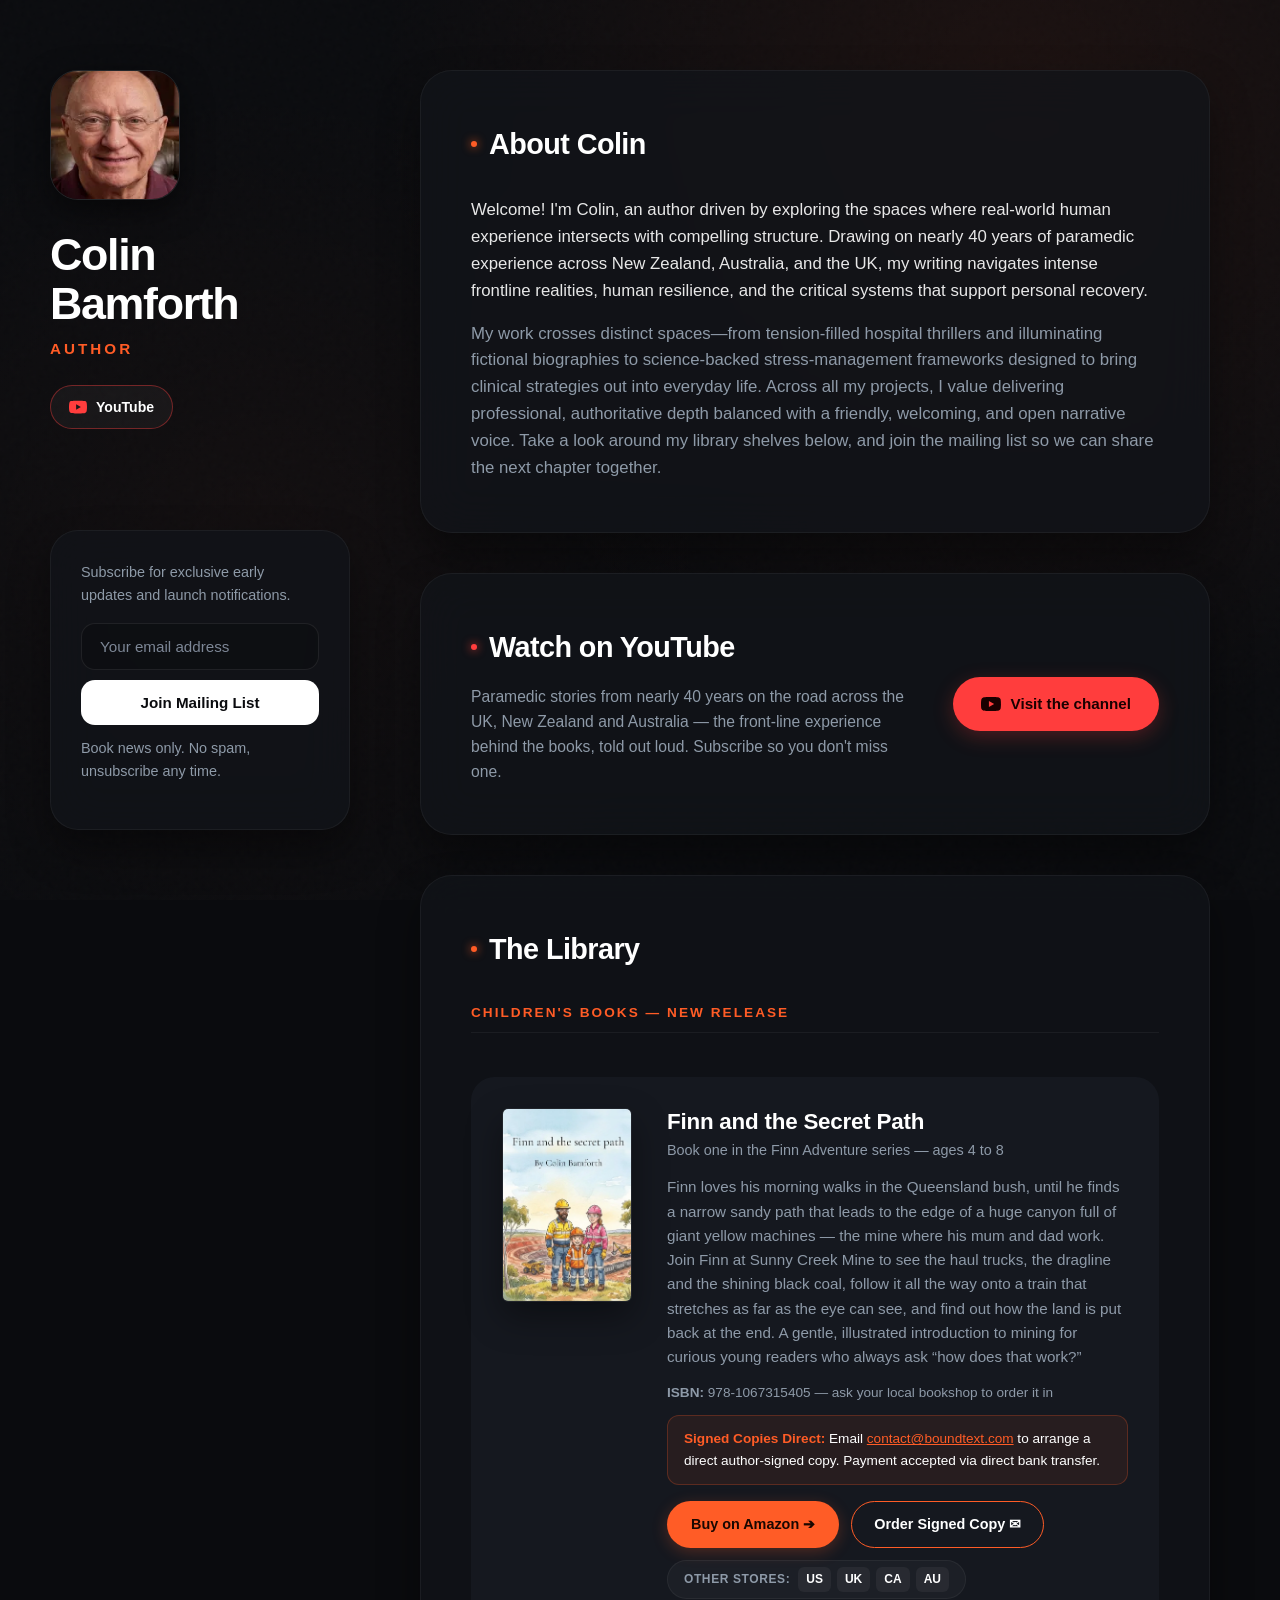
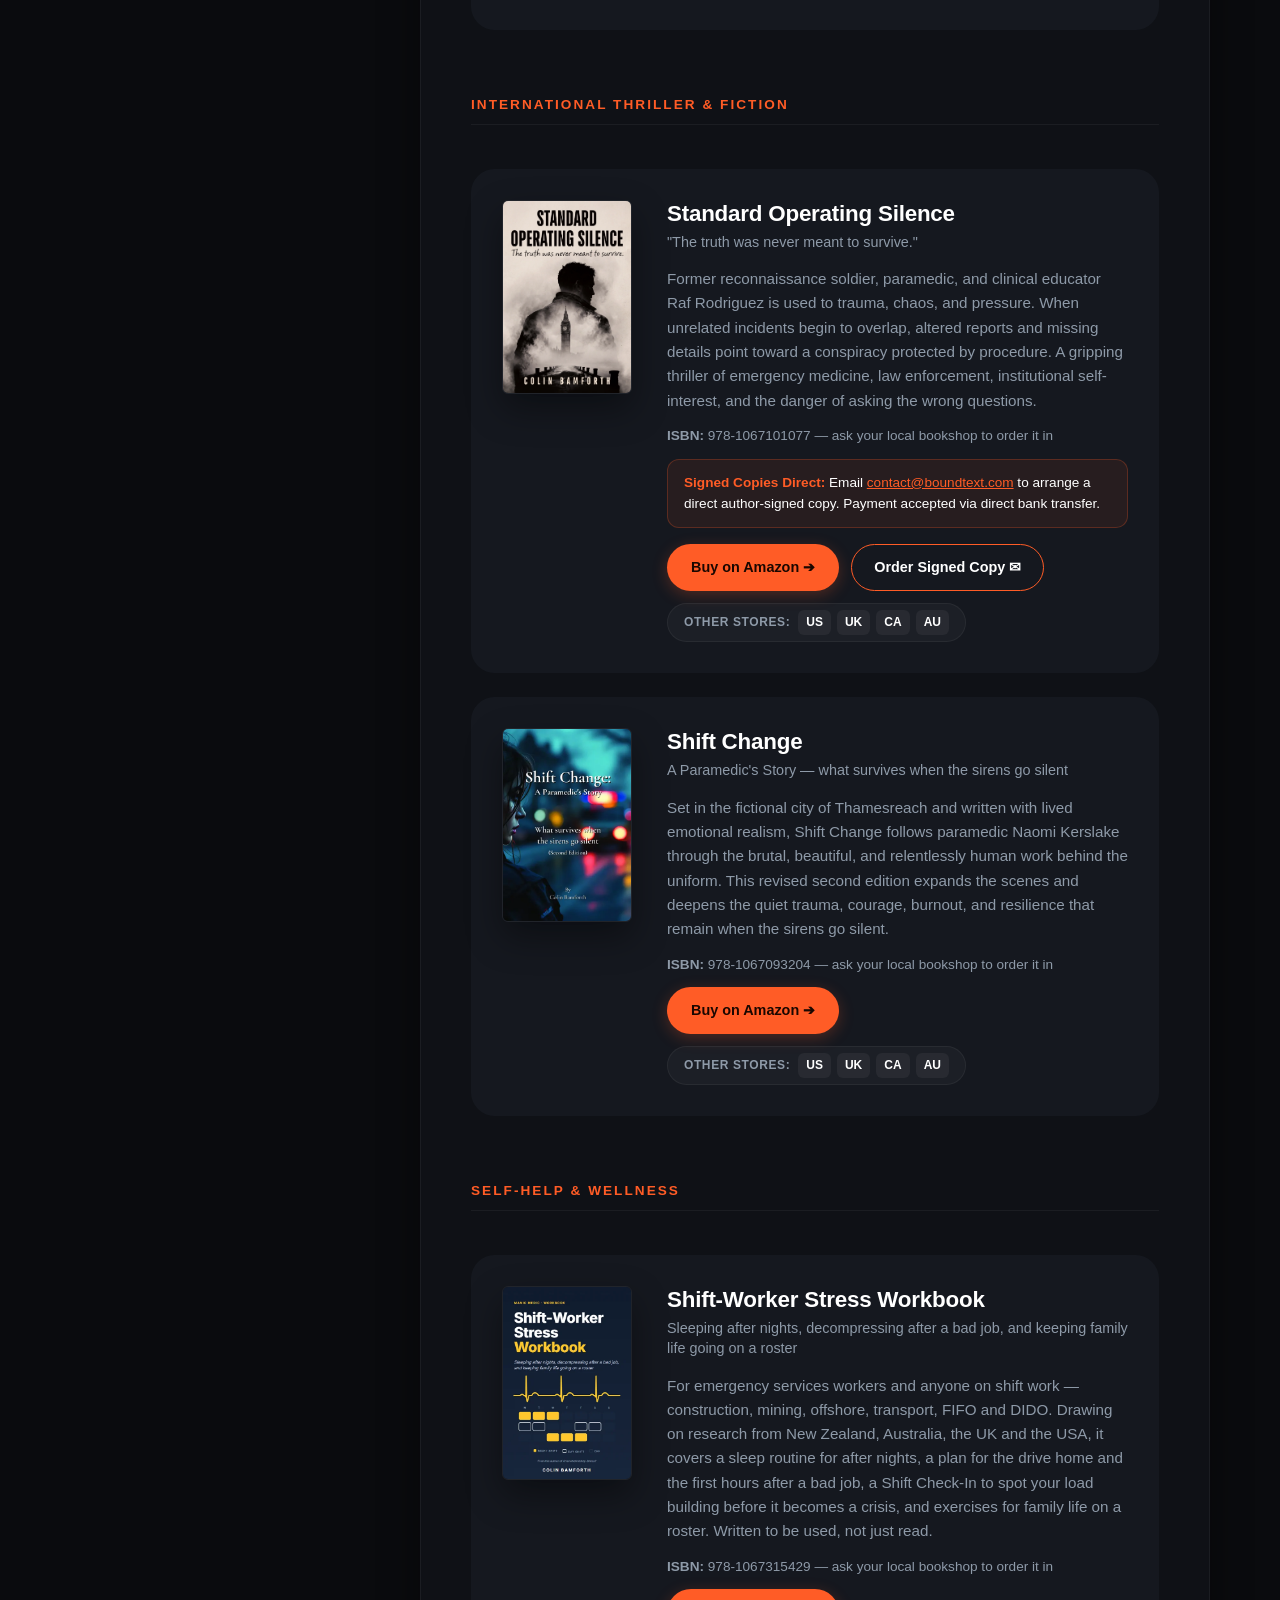
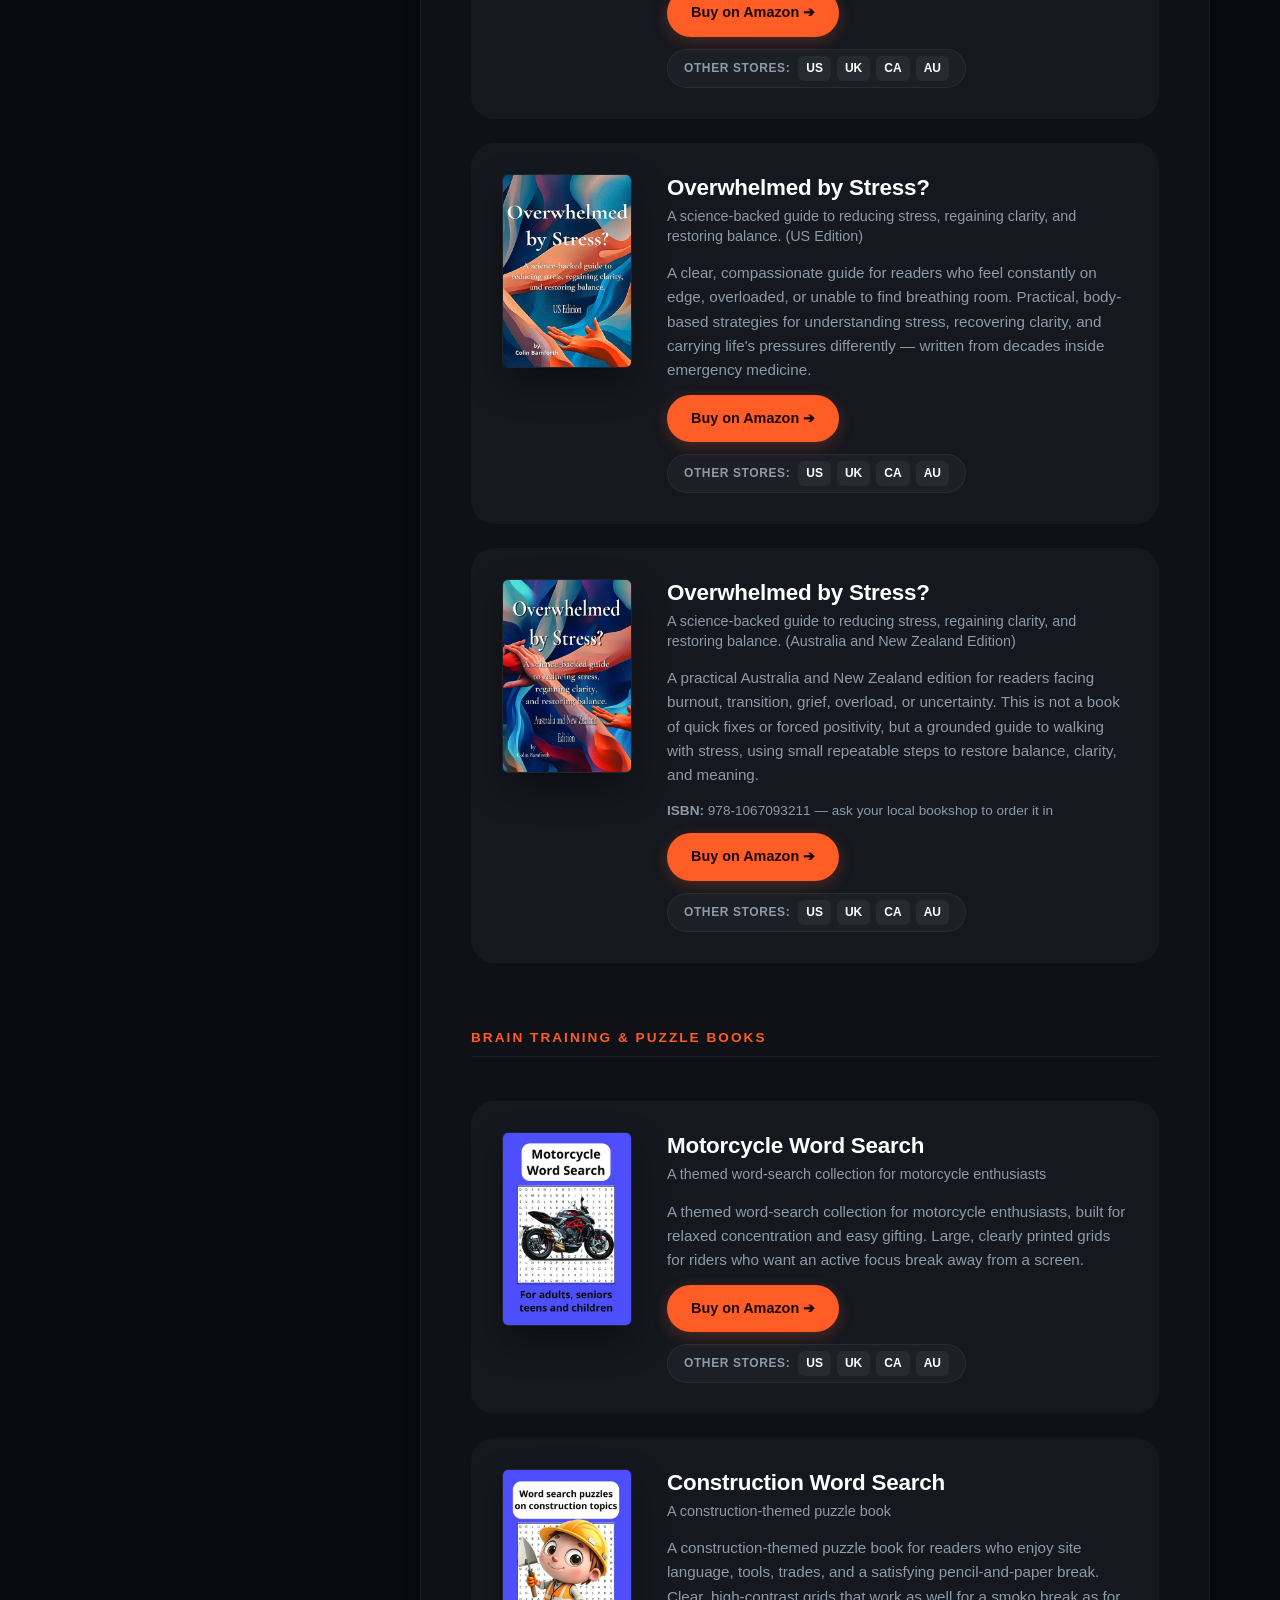
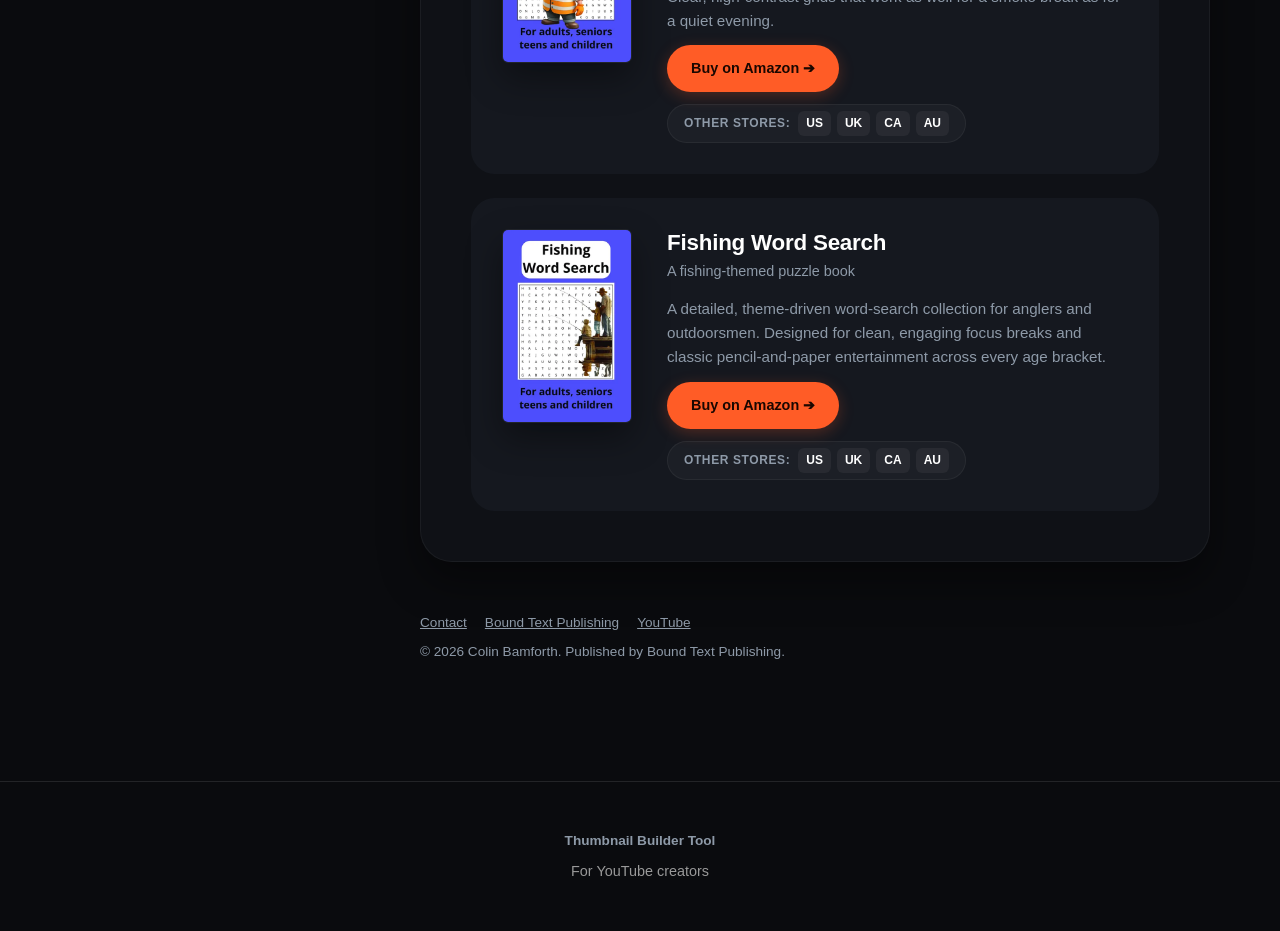
==== commit 01edb7a9: "Add Shift-Worker Stress Workbook to the library New card on the Self-Help & Wellness shelf, cover im" ====
--- a/index.html
+++ b/index.html
@@ -205,6 +205,34 @@
                     </article>
 
                     <h3 class="shelf-title">Self-Help &amp; Wellness</h3>
+
+                    <!-- Book: Shift-Worker Stress Workbook -->
+                    <article class="book-row">
+                        <div class="book-cover-wrap">
+                            <img src="shift-worker-stress-workbook.webp" alt="Cover of Shift-Worker Stress Workbook by Colin Bamforth"
+                                 loading="lazy" decoding="async">
+                        </div>
+                        <div class="book-details">
+                            <div>
+                                <h4 class="book-title">Shift-Worker Stress Workbook</h4>
+                                <p class="book-subtitle">Sleeping after nights, decompressing after a bad job, and keeping family life going on a roster</p>
+                                <p class="book-desc">For emergency services workers and anyone on shift work &mdash; construction, mining, offshore, transport, FIFO and DIDO. Drawing on research from New Zealand, Australia, the UK and the USA, it covers a sleep routine for after nights, a plan for the drive home and the first hours after a bad job, a Shift Check-In to spot your load building before it becomes a crisis, and exercises for family life on a roster. Written to be used, not just read.</p>
+                                <p class="isbn-note"><strong>ISBN:</strong> 978-1067315429 &mdash; ask your local bookshop to order it in</p>
+                            </div>
+                            <div class="purchase-actions">
+                                <a href="https://www.amazon.com.au/dp/106731542X" target="_blank" rel="noopener noreferrer nofollow" class="amazon-link amazon-btn" data-asin="106731542X">Buy on Amazon ➔</a>
+                                <div class="alt-markets-inline">
+                                    <span class="alt-market-title">Other stores:</span>
+                                    <div class="alt-market-links">
+                                        <a href="https://www.amazon.com/dp/106731542X" target="_blank" rel="noopener noreferrer nofollow" aria-label="Buy Shift-Worker Stress Workbook on Amazon US">US</a>
+                                        <a href="https://www.amazon.co.uk/dp/106731542X" target="_blank" rel="noopener noreferrer nofollow" aria-label="Buy Shift-Worker Stress Workbook on Amazon UK">UK</a>
+                                        <a href="https://www.amazon.ca/dp/106731542X" target="_blank" rel="noopener noreferrer nofollow" aria-label="Buy Shift-Worker Stress Workbook on Amazon Canada">CA</a>
+                                        <a href="https://www.amazon.com.au/dp/106731542X" target="_blank" rel="noopener noreferrer nofollow" aria-label="Buy Shift-Worker Stress Workbook on Amazon Australia">AU</a>
+                                    </div>
+                                </div>
+                            </div>
+                        </div>
+                    </article>
 
                     <!-- Book 3: Overwhelmed by Stress (US) -->
                     <article class="book-row">
@@ -390,7 +418,8 @@
         { "@type": "ListItem", "position": 1, "item": { "@type": "Book", "name": "Finn and the Secret Path", "author": { "@type": "Person", "name": "Colin Bamforth" }, "isbn": "9781067315405", "image": "https://colinbamforth.com/finn-and-the-secret-path.webp", "bookFormat": "https://schema.org/Paperback", "numberOfPages": 31, "datePublished": "2026-10-06", "audience": { "@type": "PeopleAudience", "suggestedMinAge": 4, "suggestedMaxAge": 8 }, "publisher": { "@type": "Organization", "name": "Bound Text Publishing" } } },
         { "@type": "ListItem", "position": 2, "item": { "@type": "Book", "name": "Standard Operating Silence", "author": { "@type": "Person", "name": "Colin Bamforth" }, "isbn": "9781067101077", "bookFormat": "https://schema.org/Paperback", "publisher": { "@type": "Organization", "name": "Bound Text Publishing" } } },
         { "@type": "ListItem", "position": 3, "item": { "@type": "Book", "name": "Shift Change", "author": { "@type": "Person", "name": "Colin Bamforth" }, "isbn": "9781067093204", "bookFormat": "https://schema.org/Paperback", "publisher": { "@type": "Organization", "name": "Bound Text Publishing" } } },
-        { "@type": "ListItem", "position": 4, "item": { "@type": "Book", "name": "Overwhelmed by Stress? (Australia and New Zealand Edition)", "author": { "@type": "Person", "name": "Colin Bamforth" }, "isbn": "9781067093211", "bookFormat": "https://schema.org/Paperback", "publisher": { "@type": "Organization", "name": "Bound Text Publishing" } } }
+        { "@type": "ListItem", "position": 4, "item": { "@type": "Book", "name": "Overwhelmed by Stress? (Australia and New Zealand Edition)", "author": { "@type": "Person", "name": "Colin Bamforth" }, "isbn": "9781067093211", "bookFormat": "https://schema.org/Paperback", "publisher": { "@type": "Organization", "name": "Bound Text Publishing" } } },
+        { "@type": "ListItem", "position": 5, "item": { "@type": "Book", "name": "Shift-Worker Stress Workbook", "author": { "@type": "Person", "name": "Colin Bamforth" }, "isbn": "9781067315429", "image": "https://colinbamforth.com/shift-worker-stress-workbook.webp", "bookFormat": "https://schema.org/Paperback", "publisher": { "@type": "Organization", "name": "Bound Text Publishing" } } }
       ]
     }
     </script>
